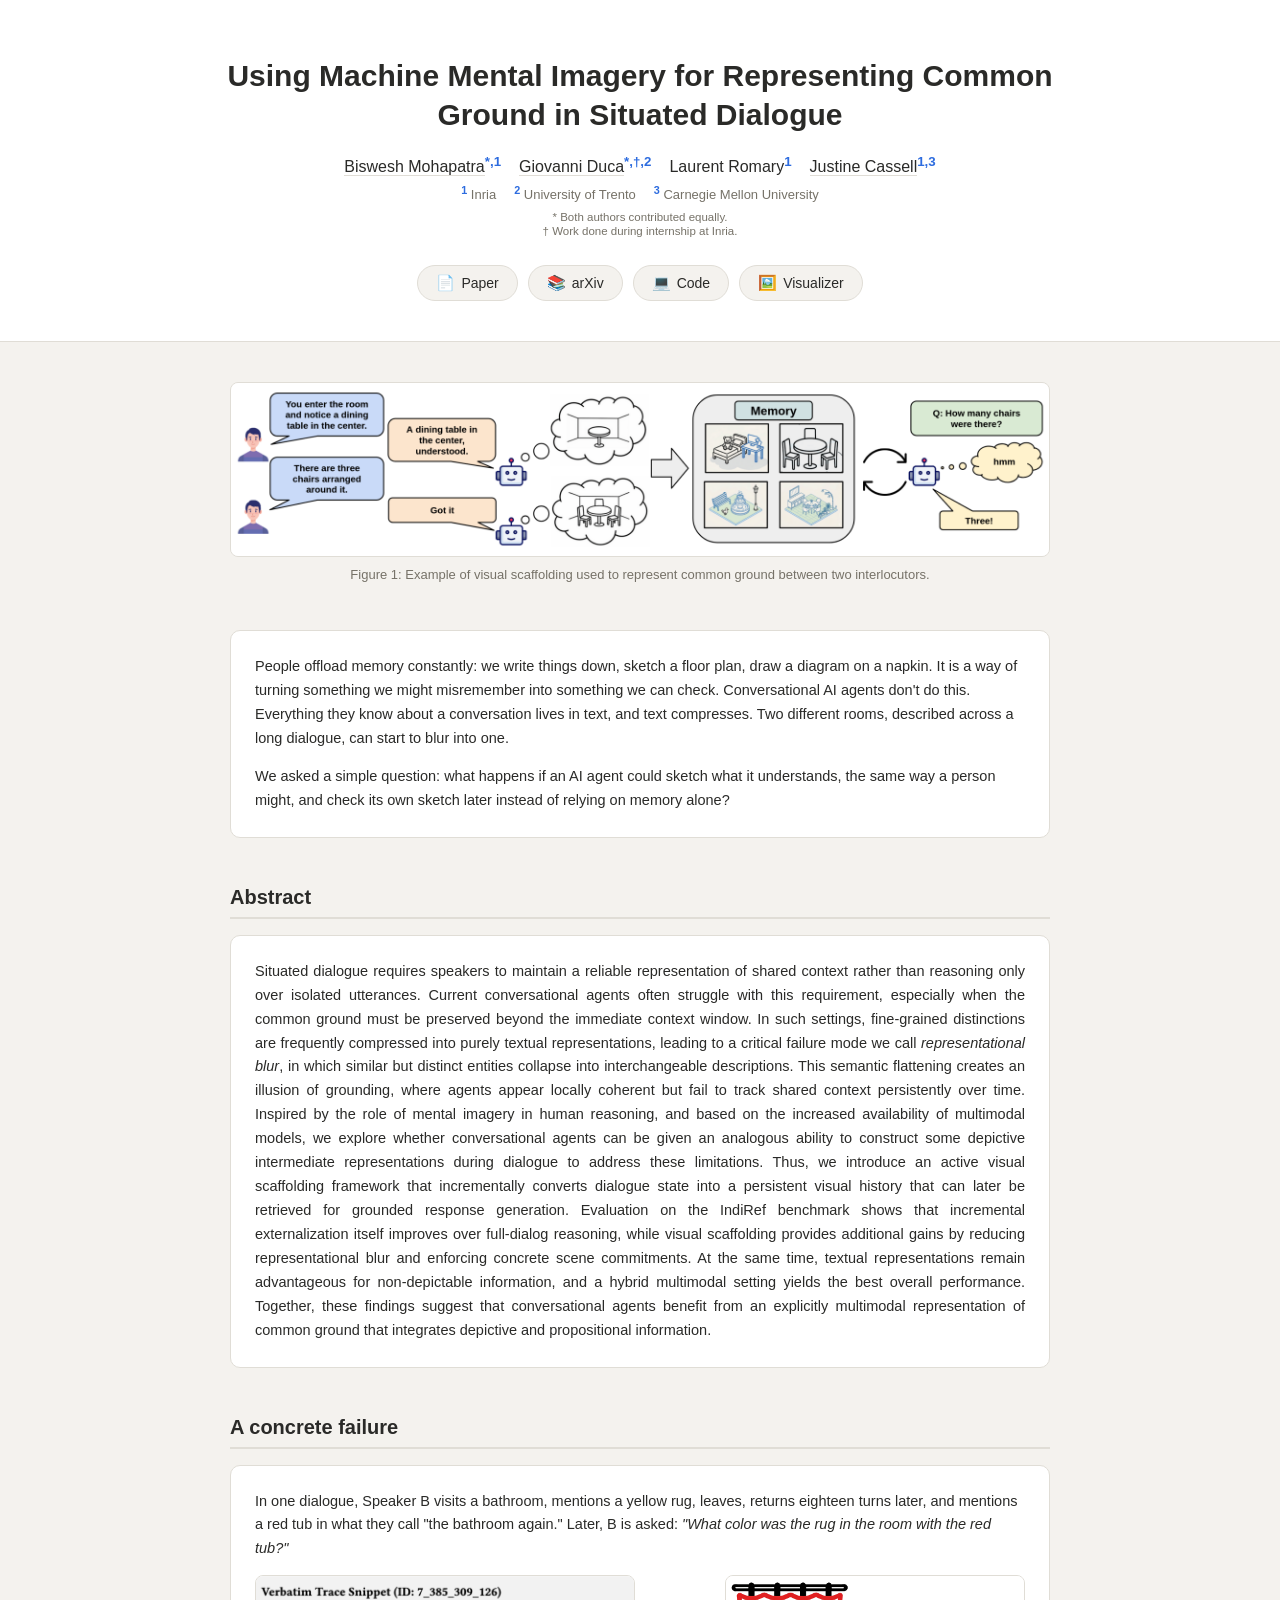
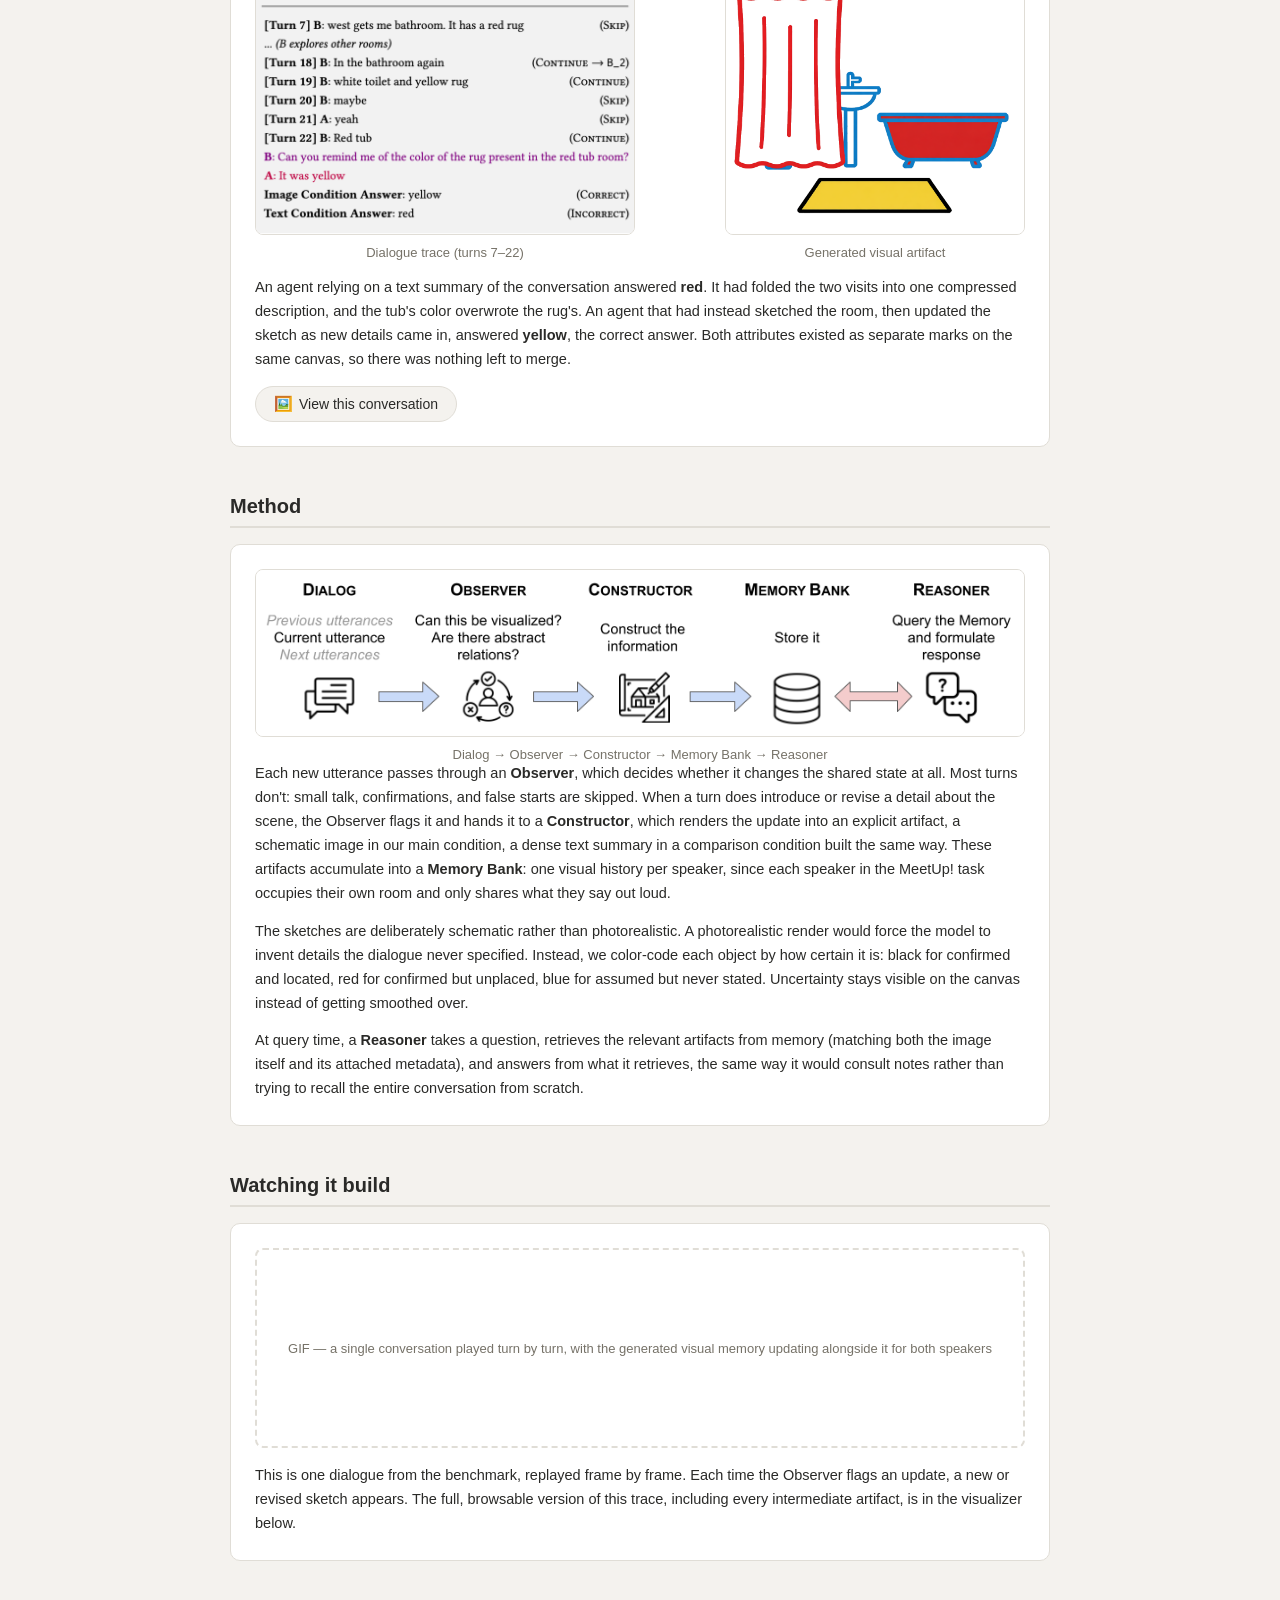
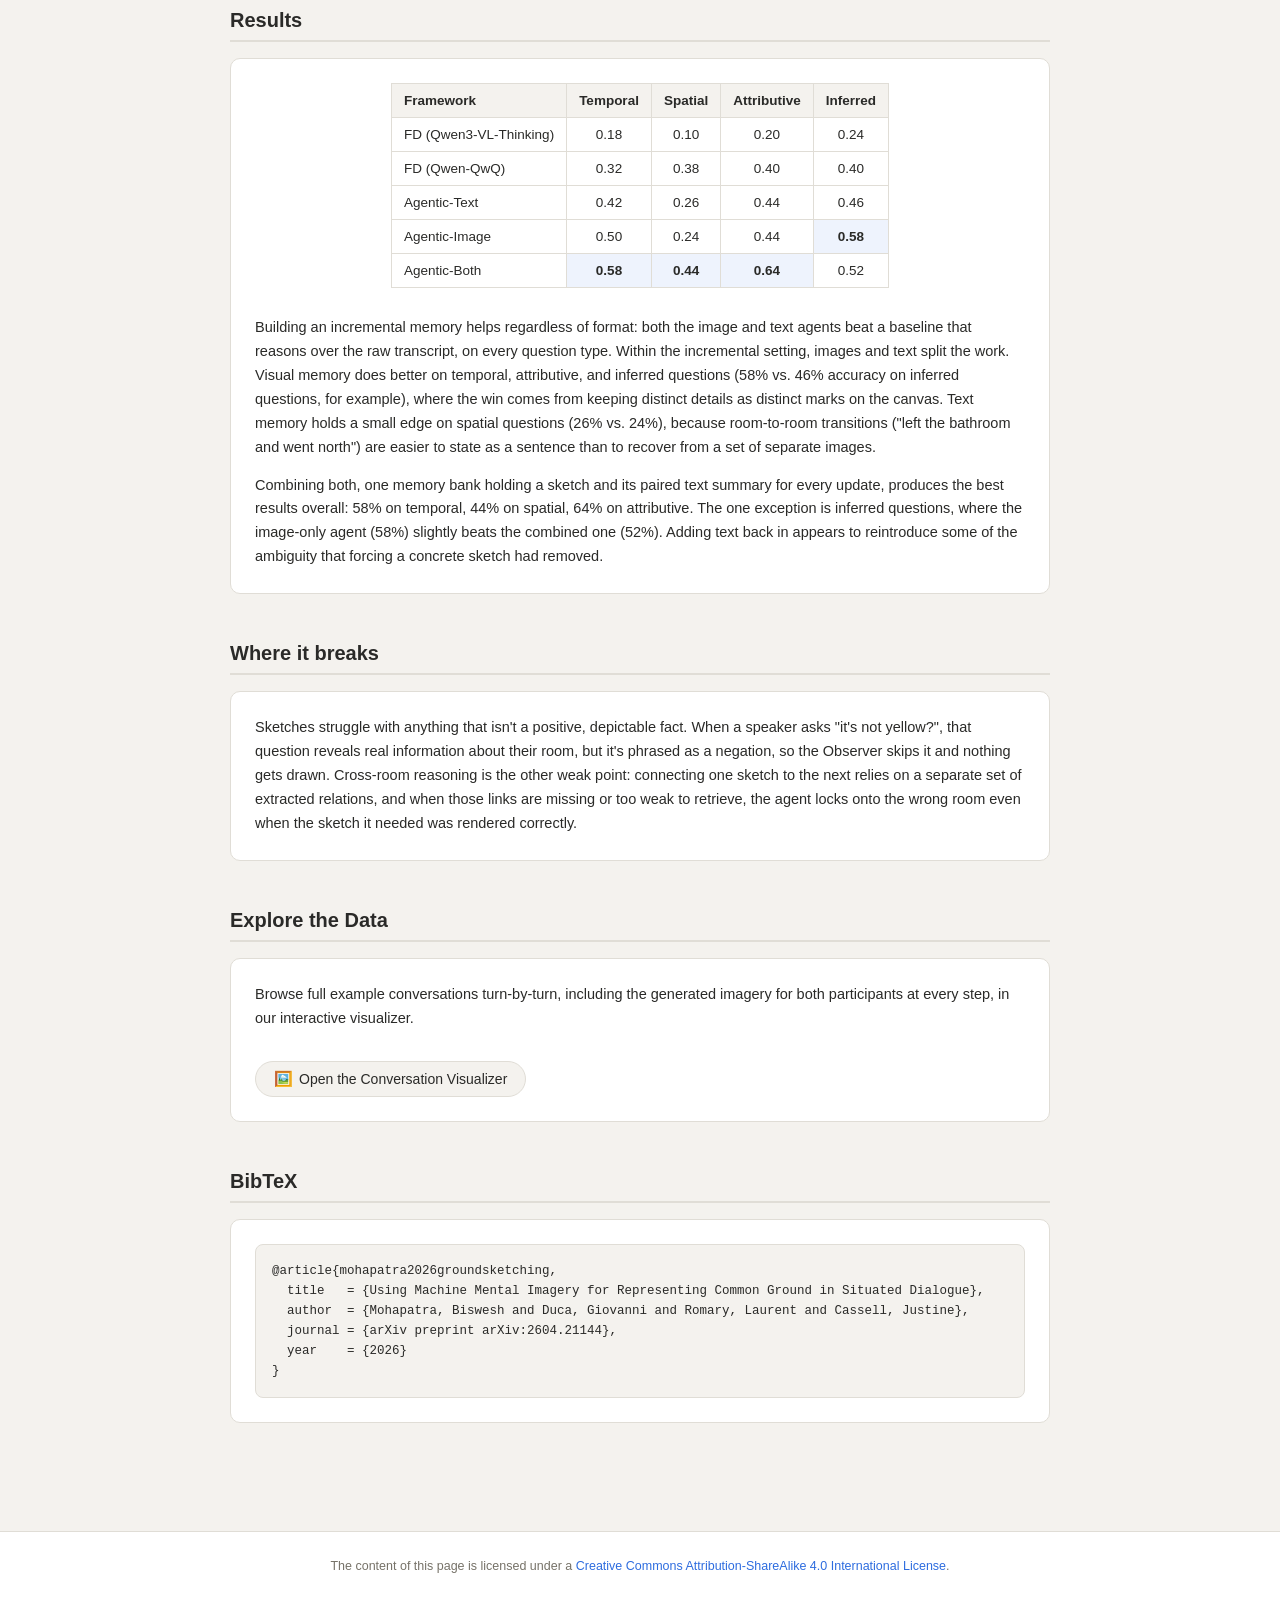
==== docs/index.html @ 5f92d969 "Redesign visualizer for mobile: slide-in panels, collapsed footer, tutorial rework The three-column " ====
<!doctype html>
<html lang="en">
<head>
<meta charset="utf-8">
<meta name="viewport" content="width=device-width, initial-scale=1">

<!-- EDIT: page title shown in the browser tab / when shared -->
<title>Ground Sketching | Using Machine Mental Imagery for Representing Common Ground in Situated Dialogue</title>
<meta name="description" content="Project page for &quot;Using Machine Mental Imagery for Representing Common Ground in Situated Dialogue&quot;.">

<link rel="icon" href="assets/favicon.svg" type="image/svg+xml">
<link rel="stylesheet" href="project.css">
</head>
<body>

<!-- ============================================================
     HERO / TITLE BLOCK
     Nerfies-style: title, author list w/ affiliation superscripts,
     affiliation legend, then a row of link buttons.
     ============================================================ -->
<header class="hero">
  <div class="hero-inner">

    <!-- EDIT: paper title -->
    <h1 class="paper-title">Using Machine Mental Imagery for Representing Common Ground in Situated Dialogue</h1>

    <!-- Author names, superscript-linked to the affiliation list below.
         "*" = equal contribution, "†" = Giovanni's Master's-thesis note
         (both per the paper's LaTeX author block). -->
    <div class="authors">
      <span class="author"><a href="https://sites.google.com/view/biswesh-mohapatra/" target="_blank" rel="noopener">Biswesh Mohapatra</a><sup>*,1</sup></span>
      <span class="author"><a href="https://r3lativo.github.io" target="_blank" rel="noopener">Giovanni Duca</a><sup>*,&dagger;,2</sup></span>
      <!-- EDIT: no known personal site for Laurent -- plain text for now -->
      <span class="author">Laurent Romary<sup>1</sup></span>
      <span class="author"><a href="https://www.justinecassell.com/" target="_blank" rel="noopener">Justine Cassell</a><sup>1,3</sup></span>
    </div>

    <!-- Affiliations, matching the superscripts above -->
    <div class="affiliations">
      <span><sup>1</sup> Inria</span>
      <span><sup>2</sup> University of Trento</span>
      <span><sup>3</sup> Carnegie Mellon University</span>
    </div>

    <div class="author-notes">
      <span>* Both authors contributed equally.</span>
      <span>&dagger; Work done during internship at Inria.</span>
    </div>

    <!-- EDIT: link targets. Paper/arXiv point at the same preprint for
         now (see README) — swap the "Paper" link for a venue PDF once
         published. Visualizer link stays relative so it works both
         locally and on GitHub Pages. -->
    <div class="link-buttons">
      <a class="link-btn" href="https://arxiv.org/pdf/2604.21144" target="_blank" rel="noopener">
        <span class="link-icon">📄</span> Paper
      </a>
      <a class="link-btn" href="https://arxiv.org/abs/2604.21144" target="_blank" rel="noopener">
        <span class="link-icon">📚</span> arXiv
      </a>
      <a class="link-btn" href="https://github.com/r3lativo/ground_sketching" target="_blank" rel="noopener">
        <span class="link-icon">💻</span> Code
      </a>
      <a class="link-btn" href="visualizer.html">
        <span class="link-icon">🖼️</span> Visualizer
      </a>
    </div>

  </div>
</header>

<main class="content">

  <!-- ============================================================
       TEASER FIGURE
       Uses the real example figure from /asset/example.png (copied
       into docs/assets/teaser.png so the static site is self-contained).
       Swap for a proper teaser/pipeline figure whenever ready.
       ============================================================ -->
  <section class="section teaser-section">
    <figure class="figure">
      <div class="zoomable">
        <img src="assets/teaser.png" alt="Example of using visual scaffolding for common ground representation">
        <span class="zoom-lens">🔍</span>
      </div>
      <!-- EDIT: caption -->
      <figcaption>Figure 1: Example of visual scaffolding used to represent common ground between two interlocutors.</figcaption>
    </figure>
  </section>
<!-- ============================================================
       HOOK
       Sits above the abstract. Grounds the "why" in something the
       reader already does (writing things down to remember them)
       before making the research claim.
       ============================================================ -->
  <section class="section">
    <div class="card hook">
      <p>
        People offload memory constantly: we write things down, sketch a floor plan, draw a diagram
        on a napkin. It is a way of turning something we might misremember into something we can check.
        Conversational AI agents don't do this. Everything they know about a conversation lives in text,
        and text compresses. Two different rooms, described across a long dialogue, can start to blur
        into one.
      </p>
      <p>
        We asked a simple question: what happens if an AI agent could sketch what it understands, the
        same way a person might, and check its own sketch later instead of relying on memory alone?
      </p>
    </div>
  </section>

  <!-- ============================================================
       ABSTRACT
       ============================================================ -->
  <section class="section">
    <h2 class="section-title">Abstract</h2>
    <div class="card abstract">
      <p>
        Situated dialogue requires speakers to maintain a reliable representation of shared context rather than reasoning only over isolated utterances. Current conversational agents often struggle with this requirement, especially when the common ground must be preserved beyond the immediate context window. In such settings, fine-grained distinctions are frequently compressed into purely textual representations, leading to a critical failure mode we call <i>representational blur</i>, in which similar but distinct entities collapse into interchangeable descriptions. This semantic flattening creates an illusion of grounding, where agents appear locally coherent but fail to track shared context persistently over time. Inspired by the role of mental imagery in human reasoning, and based on the increased availability of multimodal models, we explore whether conversational agents can be given an analogous ability to construct some depictive intermediate representations during dialogue to address these limitations. Thus, we introduce an active visual scaffolding framework that incrementally converts dialogue state into a persistent visual history that can later be retrieved for grounded response generation. Evaluation on the IndiRef benchmark shows that incremental externalization itself improves over full-dialog reasoning, while visual scaffolding provides additional gains by reducing representational blur and enforcing concrete scene commitments. At the same time, textual representations remain advantageous for non-depictable information, and a hybrid multimodal setting yields the best overall performance. Together, these findings suggest that conversational agents benefit from an explicitly multimodal representation of common ground that integrates depictive and propositional information.
      </p>
    </div>
  </section>

  <!-- ============================================================
       FAILURE MODE EXAMPLE
       One real trace from the dataset, shown before the method.
       This is the "why should I care" beat, backed by an actual
       result rather than a hypothetical.
       ============================================================ -->
  <section class="section">
    <h2 class="section-title">A concrete failure</h2>
    <div class="card">
      <p>
        In one dialogue, Speaker B visits a bathroom, mentions a yellow rug, leaves, returns eighteen
        turns later, and mentions a red tub in what they call "the bathroom again." Later, B is asked:
        <i>"What color was the rug in the room with the red tub?"</i>
      </p>
      <!-- EDIT: each image's own width below (independent of the other --
           changing one does not affect the other). The spacer between
           them absorbs whatever room is left, shrinking to 0 if the two
           widths already fill the row. -->
      <div class="figure-pair">
        <figure class="figure" style="width: 380px;">
          <div class="zoomable">
            <img src="assets/yellow_rug_snippet.png" alt="Dialogue trace snippet showing the yellow rug and red tub mentions">
            <span class="zoom-lens">🔍</span>
          </div>
          <figcaption>Dialogue trace (turns 7&ndash;22)</figcaption>
        </figure>
        <div class="figure-spacer"></div>
        <figure class="figure" style="width: 300px;">
          <div class="zoomable">
            <img src="assets/yellow_rug_red_tub.png" alt="Generated visual scaffolding showing the yellow rug and red tub as separate elements in one scene">
            <span class="zoom-lens">🔍</span>
          </div>
          <figcaption>Generated visual artifact</figcaption>
        </figure>
      </div>
      <p>
        An agent relying on a text summary of the conversation answered <b>red</b>. It had folded the
        two visits into one compressed description, and the tub's color overwrote the rug's. An agent
        that had instead sketched the room, then updated the sketch as new details came in, answered
        <b>yellow</b>, the correct answer. Both attributes existed as separate marks on the same canvas,
        so there was nothing left to merge.
      </p>
      <!-- EDIT: links straight to the real conversation behind the example above -->
      <a class="link-btn" href="visualizer.html?conv=7_385_309_126">
        <span class="link-icon">🖼️</span> View this conversation
      </a>
    </div>
  </section>

  <!-- ============================================================
       METHOD / APPROACH
       ============================================================ -->
  <section class="section">
    <h2 class="section-title">Method</h2>
    <div class="card">
      <figure class="figure">
        <div class="zoomable">
          <img src="assets/OCR_scheme.png" alt="Pipeline diagram: Dialog flows through an Observer, a Constructor, into a Memory Bank, retrieved by a Reasoner">
          <span class="zoom-lens">🔍</span>
        </div>
        <figcaption>Dialog &rarr; Observer &rarr; Constructor &rarr; Memory Bank &rarr; Reasoner</figcaption>
      </figure>
      <p>
        Each new utterance passes through an <b>Observer</b>, which decides whether it changes the
        shared state at all. Most turns don't: small talk, confirmations, and false starts are skipped.
        When a turn does introduce or revise a detail about the scene, the Observer flags it and hands
        it to a <b>Constructor</b>, which renders the update into an explicit artifact, a schematic
        image in our main condition, a dense text summary in a comparison condition built the same way.
        These artifacts accumulate into a <b>Memory Bank</b>: one visual history per speaker, since each
        speaker in the MeetUp! task occupies their own room and only shares what they say out loud.
      </p>
      <p>
        The sketches are deliberately schematic rather than photorealistic. A photorealistic render would
        force the model to invent details the dialogue never specified. Instead, we color-code each
        object by how certain it is: black for confirmed and located, red for confirmed but unplaced,
        blue for assumed but never stated. Uncertainty stays visible on the canvas instead of getting
        smoothed over.
      </p>
      <p>
        At query time, a <b>Reasoner</b> takes a question, retrieves the relevant artifacts from memory
        (matching both the image itself and its attached metadata), and answers from what it retrieves,
        the same way it would consult notes rather than trying to recall the entire conversation from
        scratch.
      </p>
    </div>
  </section>

  <!-- ============================================================
       PIPELINE IN ACTION (GIF)
       ============================================================ -->
  <section class="section">
    <h2 class="section-title">Watching it build</h2>
    <div class="card">
      <div class="figure-placeholder">
        GIF — a single conversation played turn by turn, with the generated visual memory updating
        alongside it for both speakers
      </div>
      <p>
        This is one dialogue from the benchmark, replayed frame by frame. Each time the Observer flags
        an update, a new or revised sketch appears. The full, browsable version of this trace, including
        every intermediate artifact, is in the visualizer below.
      </p>
    </div>
  </section>

  <!-- ============================================================
       RESULTS
       ============================================================ -->
  <section class="section">
    <h2 class="section-title">Results</h2>
    <div class="card">
      <!-- EDIT: "best-cell" marks the top score in each column individually
           (not a whole "best row") -- Agentic-Image currently wins the
           Inferred column even though Agentic-Both wins the other three. -->
      <div class="table-scroll">
        <table class="results-table">
          <thead>
            <tr>
              <th>Framework</th>
              <th>Temporal</th>
              <th>Spatial</th>
              <th>Attributive</th>
              <th>Inferred</th>
            </tr>
          </thead>
          <tbody>
            <tr>
              <td>FD (Qwen3-VL-Thinking)</td>
              <td>0.18</td>
              <td>0.10</td>
              <td>0.20</td>
              <td>0.24</td>
            </tr>
            <tr>
              <td>FD (Qwen-QwQ)</td>
              <td>0.32</td>
              <td>0.38</td>
              <td>0.40</td>
              <td>0.40</td>
            </tr>
            <tr>
              <td>Agentic-Text</td>
              <td>0.42</td>
              <td>0.26</td>
              <td>0.44</td>
              <td>0.46</td>
            </tr>
            <tr>
              <td>Agentic-Image</td>
              <td>0.50</td>
              <td>0.24</td>
              <td>0.44</td>
              <td class="best-cell">0.58</td>
            </tr>
            <tr>
              <td>Agentic-Both</td>
              <td class="best-cell">0.58</td>
              <td class="best-cell">0.44</td>
              <td class="best-cell">0.64</td>
              <td>0.52</td>
            </tr>
          </tbody>
        </table>
      </div>
      <p>
        Building an incremental memory helps regardless of format: both the image and text agents beat
        a baseline that reasons over the raw transcript, on every question type. Within the incremental
        setting, images and text split the work. Visual memory does better on temporal, attributive, and
        inferred questions (58% vs. 46% accuracy on inferred questions, for example), where the win comes
        from keeping distinct details as distinct marks on the canvas. Text memory holds a small edge on
        spatial questions (26% vs. 24%), because room-to-room transitions ("left the bathroom and went
        north") are easier to state as a sentence than to recover from a set of separate images.
      </p>
      <p>
        Combining both, one memory bank holding a sketch and its paired text summary for every update,
        produces the best results overall: 58% on temporal, 44% on spatial, 64% on attributive. The one
        exception is inferred questions, where the image-only agent (58%) slightly beats the combined
        one (52%). Adding text back in appears to reintroduce some of the ambiguity that forcing a
        concrete sketch had removed.
      </p>
    </div>
  </section>

  <!-- ============================================================
       LIMITATIONS
       ============================================================ -->
  <section class="section">
    <h2 class="section-title">Where it breaks</h2>
    <div class="card">
      <p>
        Sketches struggle with anything that isn't a positive, depictable fact. When a speaker asks
        "it's not yellow?", that question reveals real information about their room, but it's phrased as
        a negation, so the Observer skips it and nothing gets drawn. Cross-room reasoning is the other
        weak point: connecting one sketch to the next relies on a separate set of extracted relations,
        and when those links are missing or too weak to retrieve, the agent locks onto the wrong room
        even when the sketch it needed was rendered correctly.
      </p>
    </div>
  </section>

  <!-- ============================================================
       INTERACTIVE VISUALIZER CALLOUT
       ============================================================ -->
  <section class="section">
    <h2 class="section-title">Explore the Data</h2>
    <div class="card callout">
      <p>
        Browse full example conversations turn-by-turn, including the generated imagery for
        both participants at every step, in our interactive visualizer.
      </p>
      <a class="link-btn" href="visualizer.html">
        <span class="link-icon">🖼️</span> Open the Conversation Visualizer
      </a>
    </div>
  </section>
  <!-- ============================================================
       BIBTEX
       EDIT: fill in the real bibkey / venue / year once known.
       ============================================================ -->
  <section class="section">
    <h2 class="section-title">BibTeX</h2>
    <div class="card">
      <!-- EDIT: clicking anywhere in this block selects all of it, ready
           to copy (see the script at the bottom of the page). -->
      <pre class="bibtex" id="bibtex" title="Click to select all"><code>@article{mohapatra2026groundsketching,
  title   = {Using Machine Mental Imagery for Representing Common Ground in Situated Dialogue},
  author  = {Mohapatra, Biswesh and Duca, Giovanni and Romary, Laurent and Cassell, Justine},
  journal = {arXiv preprint arXiv:2604.21144},
  year    = {2026}
}</code></pre>
    </div>
  </section>

</main>

<!-- ============================================================
     FOOTER / LICENSE
     Nerfies-style acknowledgement + license footer. EDIT the license
     to match whatever you settle on for the paper text / figures vs.
     the site's source code (these are often licensed separately).
     ============================================================ -->
<footer class="site-footer">
  <div class="footer-inner">
    <!-- EDIT: pick a license for the page text/figures, e.g. CC BY-SA 4.0 -->
    <p class="license">
      The content of this page is licensed under a
      <a href="https://creativecommons.org/licenses/by-sa/4.0/" target="_blank" rel="noopener">Creative Commons Attribution-ShareAlike 4.0 International License</a>.
    </p>
  </div>
</footer>

<!-- ============================================================
     IMAGE LIGHTBOX
     Click any figure (or its lens icon) to zoom it full-screen over
     a dimmed backdrop. Click the backdrop, the close button, or press
     Escape to dismiss.
     ============================================================ -->
<div class="lightbox" id="lightbox">
  <button class="lightbox-close" id="lightboxClose" aria-label="Close">&times;</button>
  <img id="lightboxImg" src="" alt="">
</div>

<script>
(function () {
  var lightbox = document.getElementById("lightbox");
  var lightboxImg = document.getElementById("lightboxImg");

  function openLightbox(img) {
    lightboxImg.src = img.src;
    lightboxImg.alt = img.alt;
    lightbox.classList.add("open");

    // Wide, short images (teaser, pipeline diagram) fit-to-width on a
    // narrow phone would render only a sliver tall. If that's the case
    // here, let the image grow to at least a third of the screen's
    // height instead, scrolling sideways rather than shrinking further.
    var ratio = img.naturalWidth / img.naturalHeight;
    var widthConstrainedHeight = (window.innerWidth * 0.9) / ratio;
    var minHeightTarget = window.innerHeight * 0.33;
    var isNarrowScreen = window.innerWidth <= 600;
    lightboxImg.classList.toggle(
      "lightbox-img-wide",
      isNarrowScreen && widthConstrainedHeight < minHeightTarget
    );
  }
  function closeLightbox() {
    lightbox.classList.remove("open");
  }

  document.querySelectorAll(".zoomable img").forEach(function (img) {
    img.addEventListener("click", function () { openLightbox(img); });
  });
  document.querySelectorAll(".zoom-lens").forEach(function (lens) {
    lens.addEventListener("click", function (e) {
      e.stopPropagation();
      openLightbox(lens.previousElementSibling);
    });
  });

  document.getElementById("lightboxClose").addEventListener("click", closeLightbox);
  lightbox.addEventListener("click", function (e) {
    if (e.target === lightbox) closeLightbox();
  });
  document.addEventListener("keydown", function (e) {
    if (e.key === "Escape") closeLightbox();
  });

  var bibtex = document.getElementById("bibtex");
  bibtex.addEventListener("click", function () {
    var range = document.createRange();
    range.selectNodeContents(bibtex);
    var selection = window.getSelection();
    selection.removeAllRanges();
    selection.addRange(range);
  });
})();
</script>

</body>
</html>
---- docs/project.css ----
:root {
  --bg: #f4f2ee;
  --panel-bg: #ffffff;
  --border: #e0ddd6;
  --ink: #2a2a28;
  --muted: #767268;
  --accent-a: #2d6cdf;
  --accent-b: #cf5b3f;
}

* { box-sizing: border-box; }

body {
  margin: 0;
  font-family: -apple-system, BlinkMacSystemFont, "Segoe UI", Helvetica, Arial, sans-serif;
  color: var(--ink);
  background: var(--bg);
}

/* ---------- hero / title block ---------- */

.hero {
  background: var(--panel-bg);
  border-bottom: 1px solid var(--border);
  padding: 56px 20px 40px;
}

.hero-inner {
  max-width: 860px;
  margin: 0 auto;
  text-align: center;
}

.paper-title {
  font-size: 30px;
  line-height: 1.3;
  font-weight: 650;
  margin: 0 0 20px;
}

.authors {
  display: flex;
  flex-wrap: wrap;
  justify-content: center;
  gap: 6px 18px;
  font-size: 16px;
  margin-bottom: 8px;
}

.authors a { color: var(--ink); text-decoration: none; border-bottom: 1px solid var(--border); }
.authors a:hover { color: var(--accent-a); border-bottom-color: var(--accent-a); }

.authors sup { color: var(--accent-a); font-weight: 600; }

.affiliations {
  display: flex;
  flex-wrap: wrap;
  justify-content: center;
  gap: 4px 18px;
  font-size: 13px;
  color: var(--muted);
  margin-bottom: 8px;
}

.affiliations sup { color: var(--accent-a); font-weight: 600; }

.author-notes {
  display: flex;
  flex-direction: column;
  align-items: center;
  gap: 2px;
  font-size: 11.5px;
  color: var(--muted);
  margin-bottom: 28px;
}

.link-buttons {
  display: flex;
  flex-wrap: wrap;
  justify-content: center;
  gap: 10px;
}

.link-btn {
  display: inline-flex;
  align-items: center;
  gap: 6px;
  padding: 9px 18px;
  border-radius: 999px;
  border: 1px solid var(--border);
  background: var(--bg);
  color: var(--ink);
  text-decoration: none;
  font-size: 14px;
  font-weight: 500;
  transition: background 0.15s ease, border-color 0.15s ease;
}

.link-btn:hover {
  background: var(--accent-a);
  border-color: var(--accent-a);
  color: #fff;
}

.link-icon { font-size: 15px; line-height: 1; }

/* ---------- main content ---------- */

.content {
  max-width: 860px;
  margin: 0 auto;
  padding: 40px 20px 60px;
}

.section { margin-bottom: 48px; }

.section-title {
  font-size: 20px;
  font-weight: 650;
  margin: 0 0 16px;
  padding-bottom: 8px;
  border-bottom: 2px solid var(--border);
}

.card {
  background: var(--panel-bg);
  border: 1px solid var(--border);
  border-radius: 10px;
  padding: 24px;
}

.card p {
  font-size: 14.5px;
  line-height: 1.65;
  color: var(--ink);
  margin: 0 0 14px;
}

.card p:last-child { margin-bottom: 0; }

.abstract p { text-align: justify; }

.callout {
  display: flex;
  flex-direction: column;
  align-items: flex-start;
  gap: 16px;
}

/* ---------- figures ---------- */

.figure { margin: 0; text-align: center; }

.figure img {
  max-width: 100%;
  border-radius: 8px;
  border: 1px solid var(--border);
  display: block;
  margin: 0 auto;
}

.figure figcaption {
  margin-top: 10px;
  font-size: 13px;
  color: var(--muted);
}

.figure-pair {
  display: flex;
  gap: 16px;
  margin-bottom: 16px;
}

.figure-pair .figure {
  flex: 0 1 auto;
  min-width: 0;
}

.figure-pair .figure img {
  width: 100%;
  height: 260px;
  object-fit: cover;
}

.figure-spacer {
  flex: 1 1 0;
  min-width: 0;
}

/* ---------- zoomable images / lightbox ---------- */

.zoomable {
  position: relative;
}

.zoomable img { cursor: zoom-in; }

.zoom-lens {
  position: absolute;
  right: 10px;
  bottom: 10px;
  width: 32px;
  height: 32px;
  border-radius: 50%;
  background: rgba(20, 18, 15, 0.6);
  color: #fff;
  display: flex;
  align-items: center;
  justify-content: center;
  font-size: 15px;
  cursor: zoom-in;
  opacity: 0;
  transition: opacity 0.15s ease;
}

@media (hover: hover) {
  .zoomable:hover .zoom-lens { opacity: 1; }
}

/* No hover on touch devices -- keep the lens visible so it's discoverable. */
@media (hover: none) {
  .zoom-lens { opacity: 0.85; }
}

.lightbox {
  position: fixed;
  inset: 0;
  background: rgba(20, 18, 15, 0.92);
  display: none;
  /* Plain "center" clips content that overflows the container on the
     start side with no way to scroll to it -- "safe center" falls back
     to start-aligned once it overflows, so nothing is unreachable. */
  align-items: center;
  align-items: safe center;
  justify-content: center;
  justify-content: safe center;
  padding: 32px;
  z-index: 999;
  cursor: zoom-out;
  overflow: auto;
}

.lightbox.open { display: flex; }

.lightbox img {
  max-width: 90vw;
  max-height: 90vh;
  border-radius: 8px;
  box-shadow: 0 12px 40px rgba(0, 0, 0, 0.5);
  cursor: default;
}

/* Set via JS only for images that would otherwise render under a third of
   the screen's height on a narrow phone (wide, short figures like the
   teaser or pipeline diagram) -- lets it grow past the viewport width
   instead, scrollable sideways, rather than shrinking to a sliver. */
.lightbox img.lightbox-img-wide {
  max-width: none;
  width: auto;
  height: 33vh;
  max-height: 33vh;
}

.lightbox-close {
  position: absolute;
  top: 16px;
  right: 20px;
  background: none;
  border: none;
  color: #fff;
  font-size: 32px;
  line-height: 1;
  cursor: pointer;
  padding: 4px 10px;
}

.figure-placeholder {
  display: flex;
  align-items: center;
  justify-content: center;
  min-height: 200px;
  border: 2px dashed var(--border);
  border-radius: 8px;
  color: var(--muted);
  font-size: 13px;
  margin-bottom: 16px;
  padding: 20px;
  text-align: center;
}

/* ---------- results table ---------- */

.table-scroll {
  overflow-x: auto;
  margin-bottom: 28px;
  -webkit-overflow-scrolling: touch;
}

.results-table {
  width: auto;
  min-width: 480px;
  margin: 0 auto;
  border-collapse: collapse;
  font-size: 13.5px;
}

.results-table th,
.results-table td {
  padding: 9px 12px;
  border: 1px solid var(--border);
  text-align: center;
}

.results-table th:first-child,
.results-table td:first-child {
  text-align: left;
}

.results-table thead th {
  background: var(--bg);
  font-weight: 650;
}

.results-table .best-cell {
  font-weight: 650;
  background: rgba(45, 108, 223, 0.08);
}

/* ---------- bibtex ---------- */

.bibtex {
  margin: 0;
  padding: 16px;
  background: var(--bg);
  border: 1px solid var(--border);
  border-radius: 8px;
  font-family: ui-monospace, SFMono-Regular, Menlo, Consolas, monospace;
  font-size: 12.5px;
  line-height: 1.6;
  overflow-x: auto;
  white-space: pre;
  cursor: pointer;
}

/* ---------- footer ---------- */

.site-footer {
  border-top: 1px solid var(--border);
  background: var(--panel-bg);
  padding: 24px 20px 40px;
}

.footer-inner {
  max-width: 860px;
  margin: 0 auto;
  text-align: center;
}

.footer-inner p {
  font-size: 12.5px;
  color: var(--muted);
  line-height: 1.6;
  margin: 0 0 6px;
}

.footer-inner a { color: var(--accent-a); text-decoration: none; }
.footer-inner a:hover { text-decoration: underline; }

.license { font-size: 12px; }

@media (max-width: 600px) {
  .paper-title { font-size: 24px; }
  .hero { padding: 40px 16px 32px; }
  .figure-pair { flex-direction: column; }
  .figure-pair .figure { width: auto !important; }
  .figure-pair .figure img { height: auto; }
  .figure-spacer { display: none; }
}
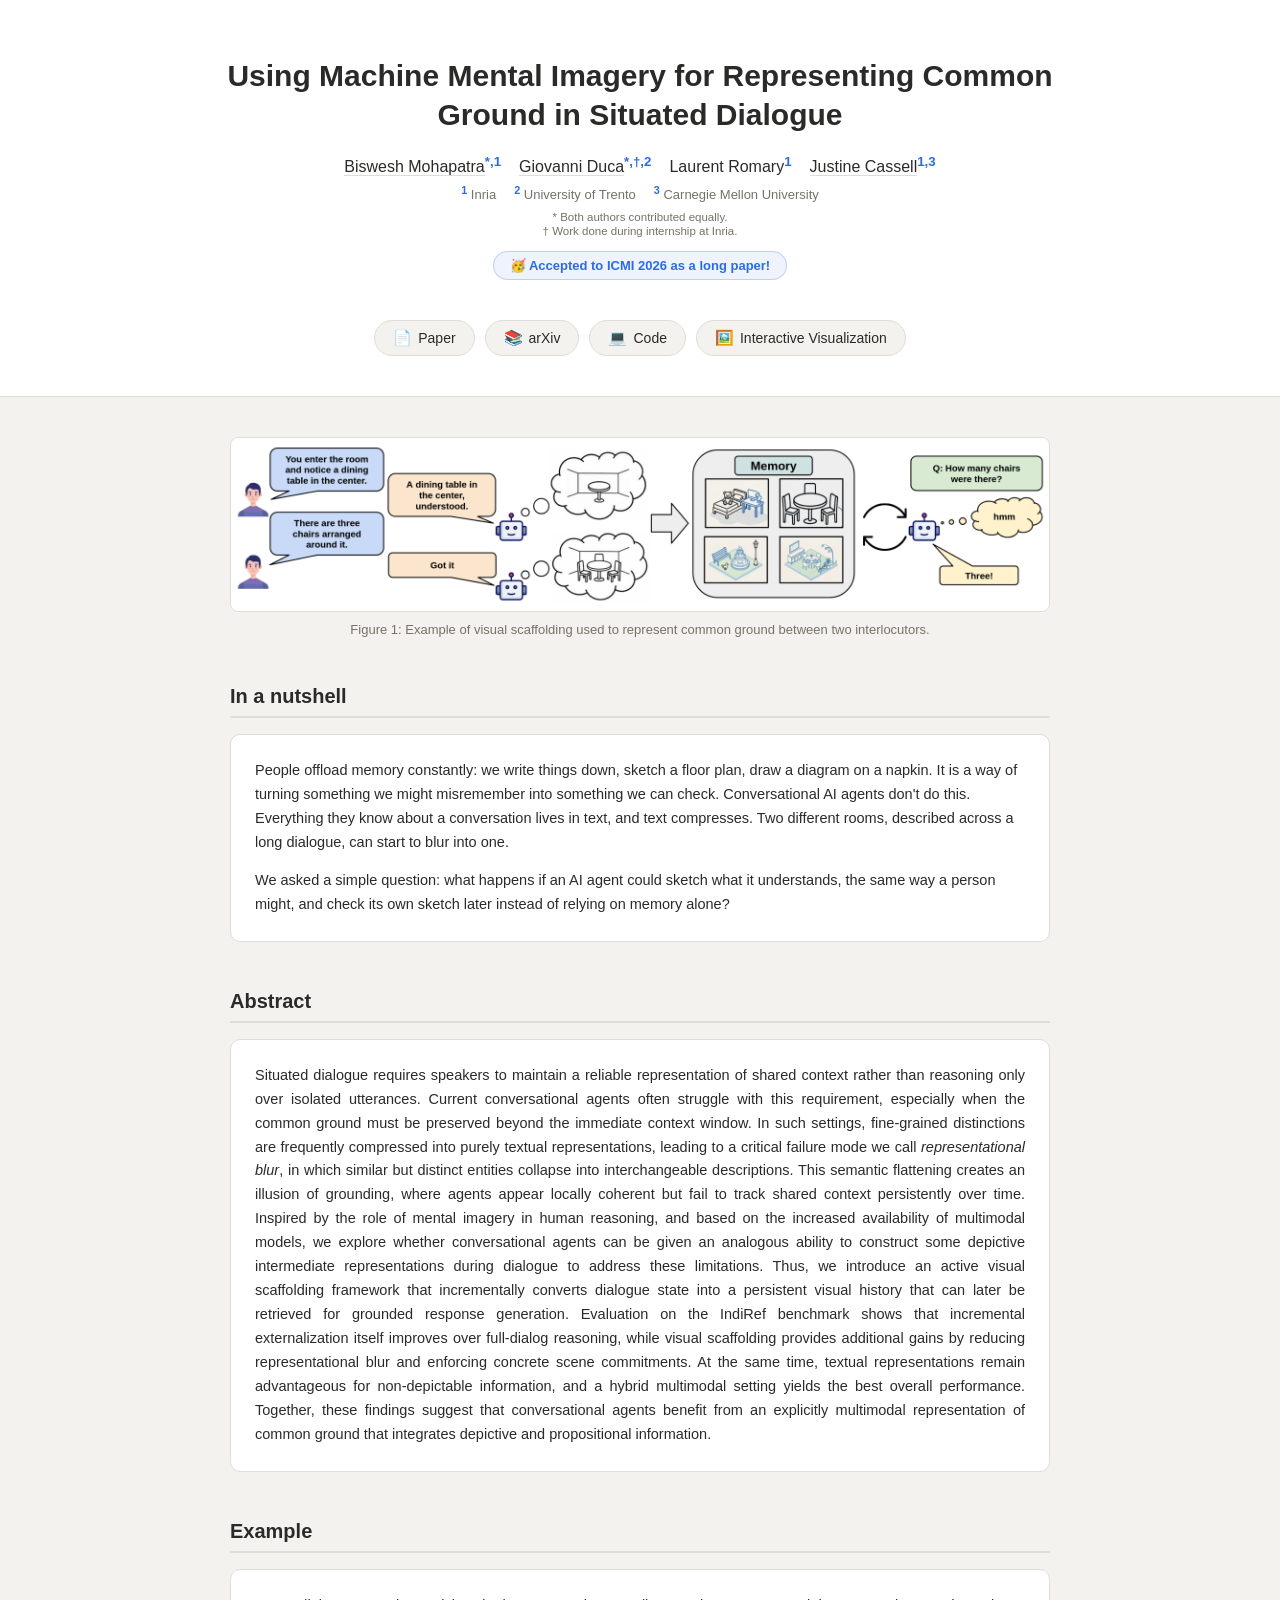
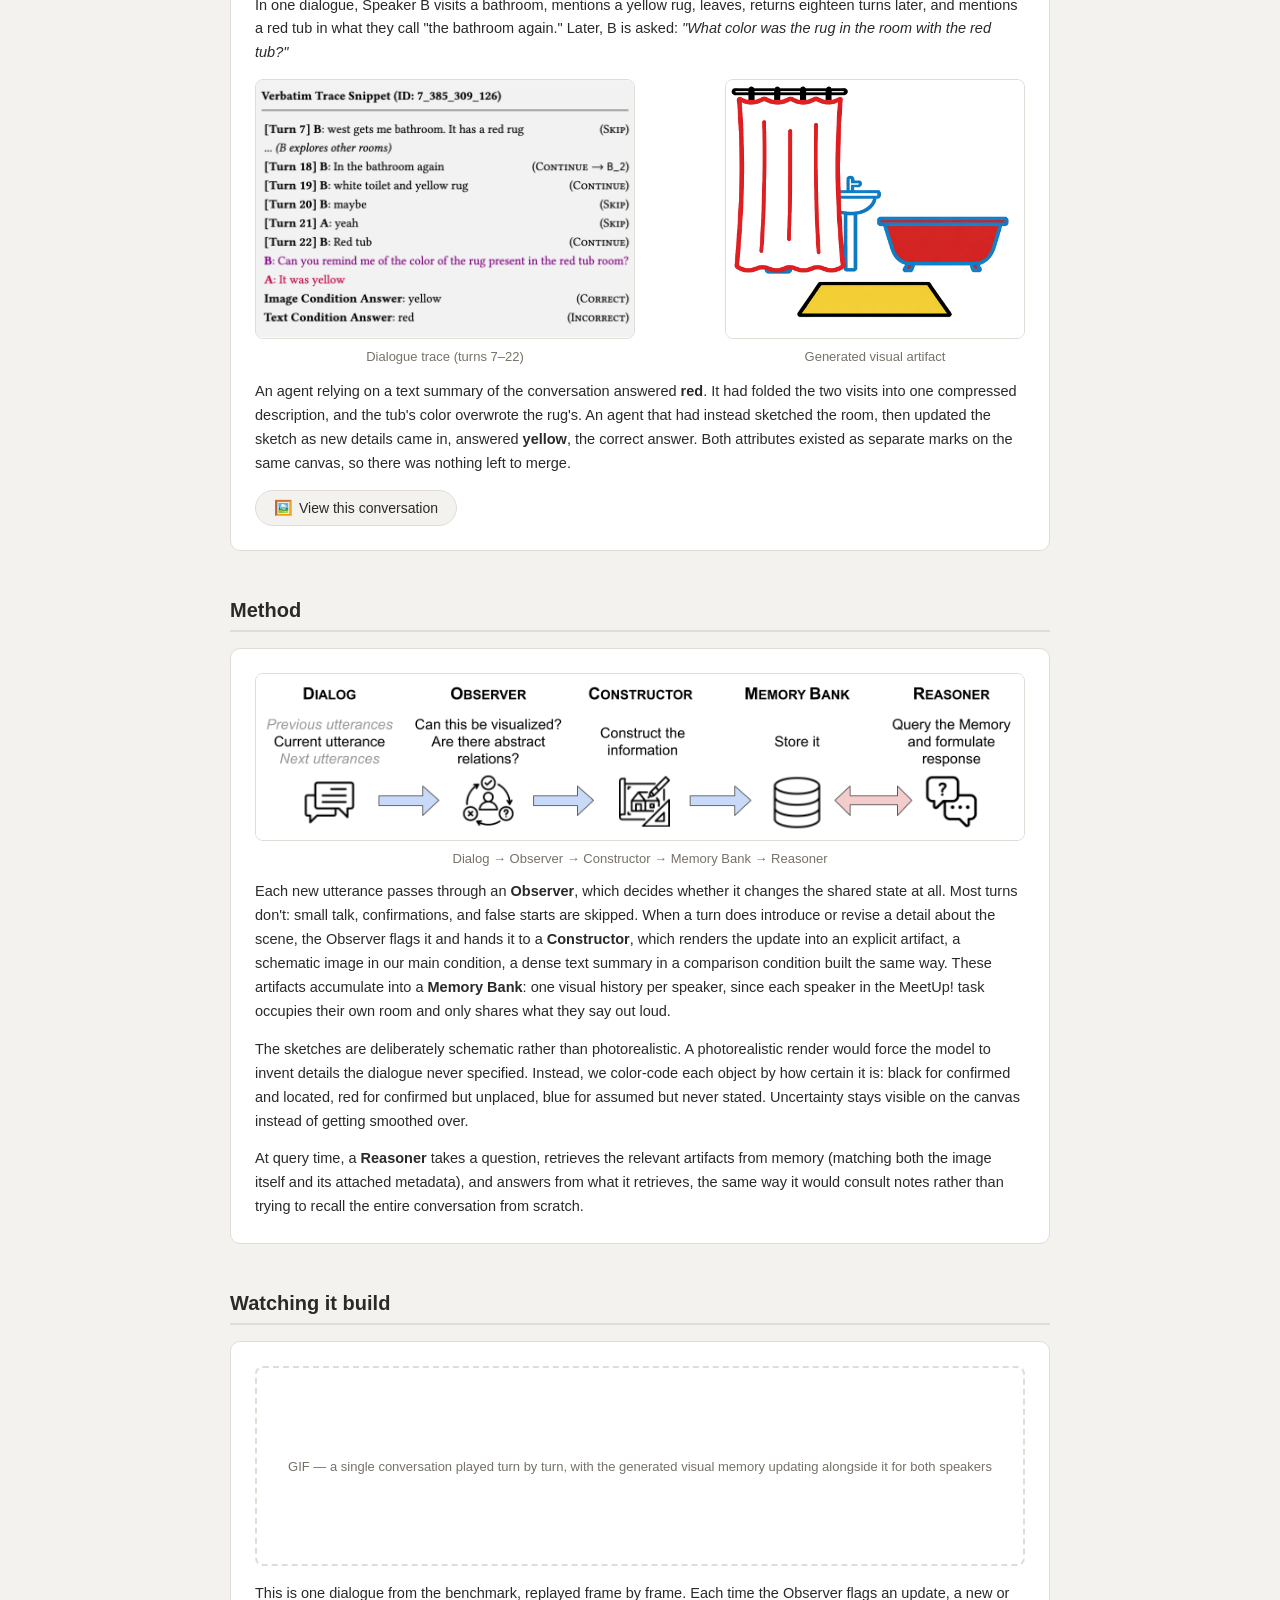
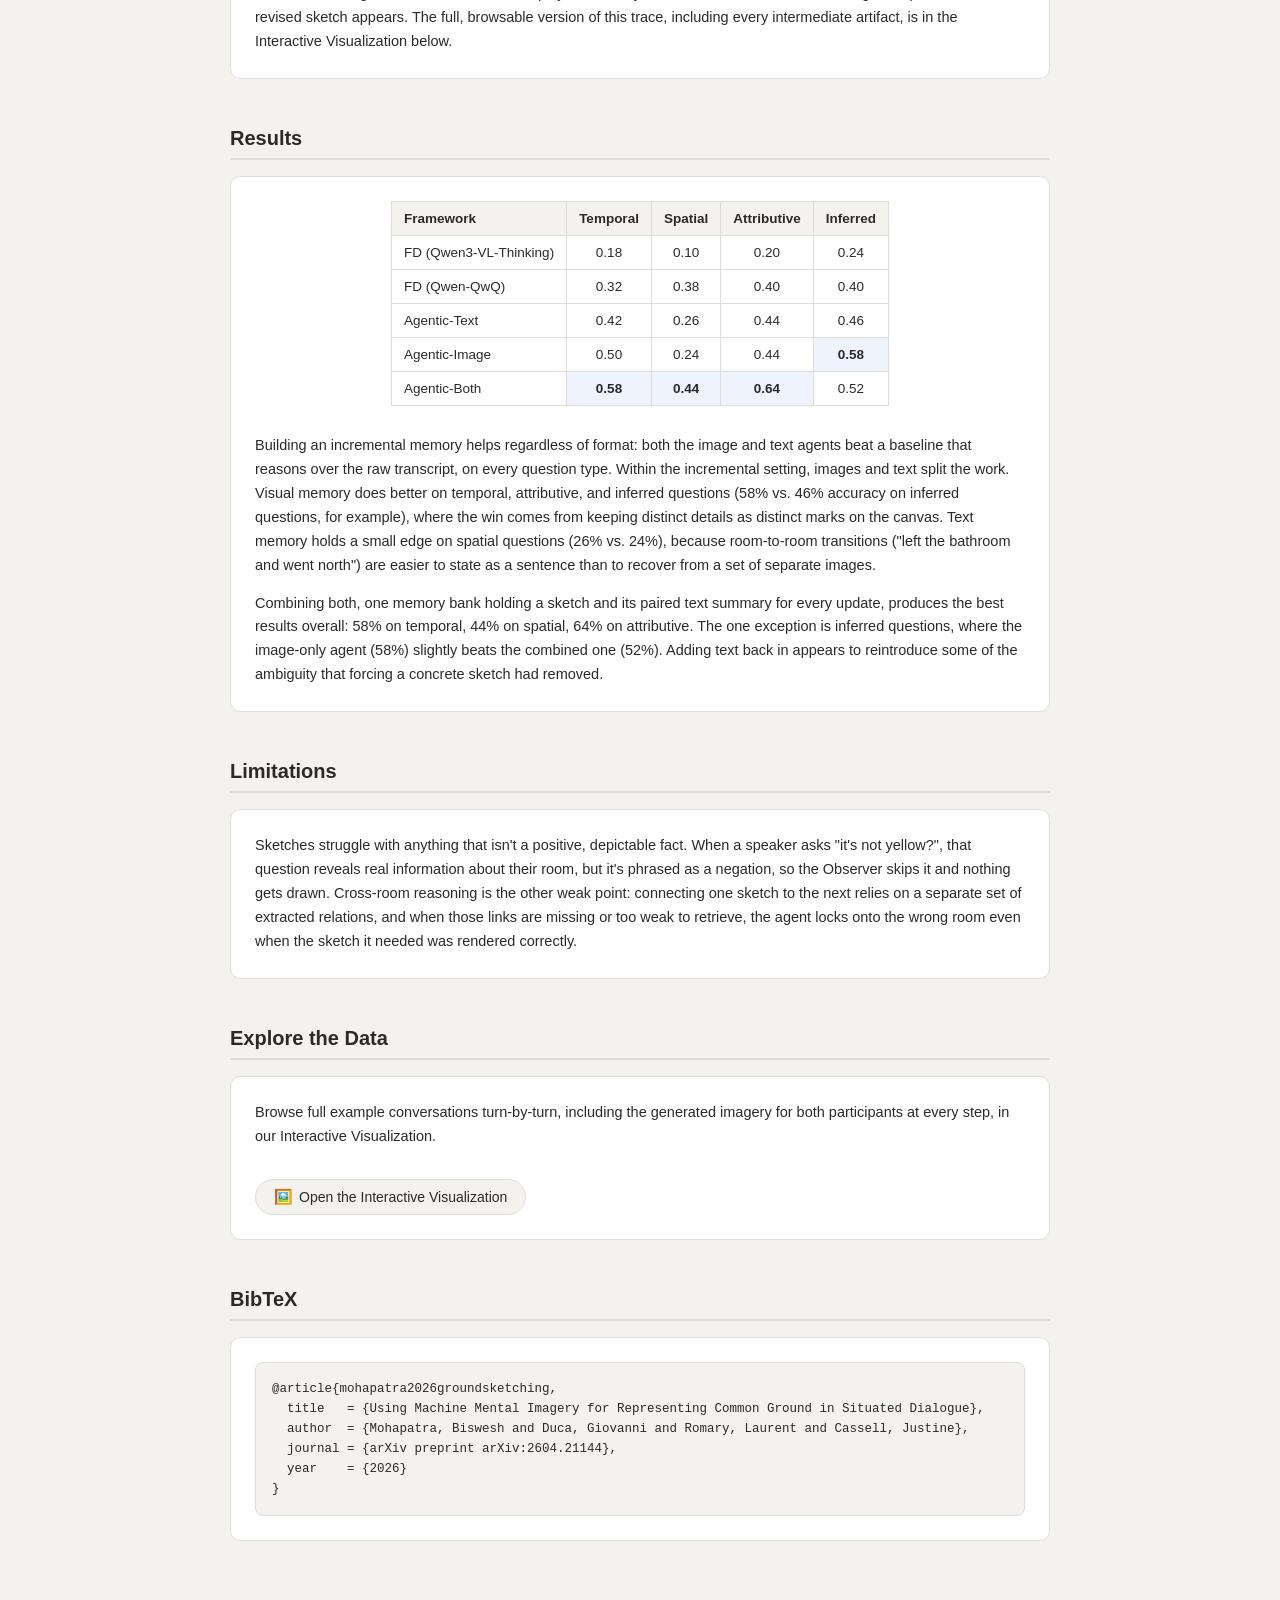
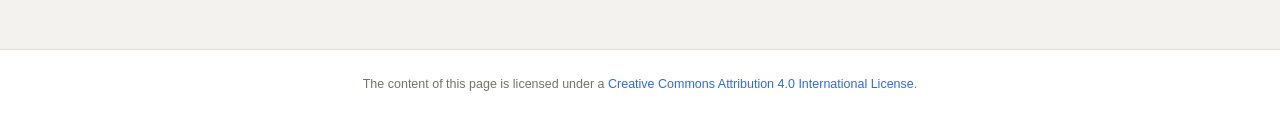
==== commit cc08ea12: "Rename visualizer page, add ICMI acceptance note, fix mobile tutorial, add licenses Renamed visualiz" ====
--- a/docs/index.html
+++ b/docs/index.html
@@ -14,8 +14,8 @@
 <body>
 
 <!-- ============================================================
-     HERO / TITLE BLOCK
-     Nerfies-style: title, author list w/ affiliation superscripts,
+     TITLE BLOCK
+     Title, author list w/ affiliation superscripts,
      affiliation legend, then a row of link buttons.
      ============================================================ -->
 <header class="hero">
@@ -25,12 +25,10 @@
     <h1 class="paper-title">Using Machine Mental Imagery for Representing Common Ground in Situated Dialogue</h1>
 
     <!-- Author names, superscript-linked to the affiliation list below.
-         "*" = equal contribution, "†" = Giovanni's Master's-thesis note
-         (both per the paper's LaTeX author block). -->
+         "*" = equal contribution, "†" = Giovanni's internship note -->
     <div class="authors">
       <span class="author"><a href="https://sites.google.com/view/biswesh-mohapatra/" target="_blank" rel="noopener">Biswesh Mohapatra</a><sup>*,1</sup></span>
       <span class="author"><a href="https://r3lativo.github.io" target="_blank" rel="noopener">Giovanni Duca</a><sup>*,&dagger;,2</sup></span>
-      <!-- EDIT: no known personal site for Laurent -- plain text for now -->
       <span class="author">Laurent Romary<sup>1</sup></span>
       <span class="author"><a href="https://www.justinecassell.com/" target="_blank" rel="noopener">Justine Cassell</a><sup>1,3</sup></span>
     </div>
@@ -47,10 +45,13 @@
       <span>&dagger; Work done during internship at Inria.</span>
     </div>
 
+    <div class="venue-note">🥳 Accepted to ICMI 2026 as a long paper!</div>
+    <p></p>
+
     <!-- EDIT: link targets. Paper/arXiv point at the same preprint for
-         now (see README) — swap the "Paper" link for a venue PDF once
-         published. Visualizer link stays relative so it works both
-         locally and on GitHub Pages. -->
+         now — swap the "Paper" link for a venue PDF once
+         published. Interactive Visualization link stays relative so it
+         works both locally and on GitHub Pages. -->
     <div class="link-buttons">
       <a class="link-btn" href="https://arxiv.org/pdf/2604.21144" target="_blank" rel="noopener">
         <span class="link-icon">📄</span> Paper
@@ -61,8 +62,8 @@
       <a class="link-btn" href="https://github.com/r3lativo/ground_sketching" target="_blank" rel="noopener">
         <span class="link-icon">💻</span> Code
       </a>
-      <a class="link-btn" href="visualizer.html">
-        <span class="link-icon">🖼️</span> Visualizer
+      <a class="link-btn" href="interactive_visualization.html">
+        <span class="link-icon">🖼️</span> Interactive Visualization
       </a>
     </div>
 
@@ -73,9 +74,6 @@
 
   <!-- ============================================================
        TEASER FIGURE
-       Uses the real example figure from /asset/example.png (copied
-       into docs/assets/teaser.png so the static site is self-contained).
-       Swap for a proper teaser/pipeline figure whenever ready.
        ============================================================ -->
   <section class="section teaser-section">
     <figure class="figure">
@@ -89,11 +87,10 @@
   </section>
 <!-- ============================================================
        HOOK
-       Sits above the abstract. Grounds the "why" in something the
-       reader already does (writing things down to remember them)
-       before making the research claim.
-       ============================================================ -->
-  <section class="section">
+       Sits above the abstract.
+       ============================================================ -->
+  <section class="section">
+    <h2 class="section-title">In a nutshell</h2>
     <div class="card hook">
       <p>
         People offload memory constantly: we write things down, sketch a floor plan, draw a diagram
@@ -128,7 +125,7 @@
        result rather than a hypothetical.
        ============================================================ -->
   <section class="section">
-    <h2 class="section-title">A concrete failure</h2>
+    <h2 class="section-title">Example</h2>
     <div class="card">
       <p>
         In one dialogue, Speaker B visits a bathroom, mentions a yellow rug, leaves, returns eighteen
@@ -164,14 +161,14 @@
         so there was nothing left to merge.
       </p>
       <!-- EDIT: links straight to the real conversation behind the example above -->
-      <a class="link-btn" href="visualizer.html?conv=7_385_309_126">
+      <a class="link-btn" href="interactive_visualization.html?conv=7_385_309_126">
         <span class="link-icon">🖼️</span> View this conversation
       </a>
     </div>
   </section>
 
   <!-- ============================================================
-       METHOD / APPROACH
+       METHOD
        ============================================================ -->
   <section class="section">
     <h2 class="section-title">Method</h2>
@@ -183,6 +180,7 @@
         </div>
         <figcaption>Dialog &rarr; Observer &rarr; Constructor &rarr; Memory Bank &rarr; Reasoner</figcaption>
       </figure>
+      <p></p>
       <p>
         Each new utterance passes through an <b>Observer</b>, which decides whether it changes the
         shared state at all. Most turns don't: small talk, confirmations, and false starts are skipped.
@@ -221,7 +219,7 @@
       <p>
         This is one dialogue from the benchmark, replayed frame by frame. Each time the Observer flags
         an update, a new or revised sketch appears. The full, browsable version of this trace, including
-        every intermediate artifact, is in the visualizer below.
+        every intermediate artifact, is in the Interactive Visualization below.
       </p>
     </div>
   </section>
@@ -308,7 +306,7 @@
        LIMITATIONS
        ============================================================ -->
   <section class="section">
-    <h2 class="section-title">Where it breaks</h2>
+    <h2 class="section-title">Limitations</h2>
     <div class="card">
       <p>
         Sketches struggle with anything that isn't a positive, depictable fact. When a speaker asks
@@ -322,17 +320,17 @@
   </section>
 
   <!-- ============================================================
-       INTERACTIVE VISUALIZER CALLOUT
+       INTERACTIVE VISUALIZATION CALLOUT
        ============================================================ -->
   <section class="section">
     <h2 class="section-title">Explore the Data</h2>
     <div class="card callout">
       <p>
         Browse full example conversations turn-by-turn, including the generated imagery for
-        both participants at every step, in our interactive visualizer.
-      </p>
-      <a class="link-btn" href="visualizer.html">
-        <span class="link-icon">🖼️</span> Open the Conversation Visualizer
+        both participants at every step, in our Interactive Visualization.
+      </p>
+      <a class="link-btn" href="interactive_visualization.html">
+        <span class="link-icon">🖼️</span> Open the Interactive Visualization
       </a>
     </div>
   </section>
@@ -358,16 +356,15 @@
 
 <!-- ============================================================
      FOOTER / LICENSE
-     Nerfies-style acknowledgement + license footer. EDIT the license
-     to match whatever you settle on for the paper text / figures vs.
-     the site's source code (these are often licensed separately).
+     EDIT the license to match whatever you settle on for the paper
+     text / figures vs. the site's source code (these are often
+     licensed separately).
      ============================================================ -->
 <footer class="site-footer">
   <div class="footer-inner">
-    <!-- EDIT: pick a license for the page text/figures, e.g. CC BY-SA 4.0 -->
     <p class="license">
       The content of this page is licensed under a
-      <a href="https://creativecommons.org/licenses/by-sa/4.0/" target="_blank" rel="noopener">Creative Commons Attribution-ShareAlike 4.0 International License</a>.
+      <a href="https://creativecommons.org/licenses/by/4.0/" target="_blank" rel="noopener">Creative Commons Attribution 4.0 International License</a>.
     </p>
   </div>
 </footer>
--- a/docs/project.css
+++ b/docs/project.css
@@ -71,7 +71,19 @@
   gap: 2px;
   font-size: 11.5px;
   color: var(--muted);
-  margin-bottom: 28px;
+  margin-bottom: 14px;
+}
+
+.venue-note {
+  display: inline-block;
+  margin: 0 0 24px;
+  padding: 6px 16px;
+  border-radius: 999px;
+  background: rgba(45, 108, 223, 0.08);
+  border: 1px solid rgba(45, 108, 223, 0.25);
+  color: var(--accent-a);
+  font-size: 13px;
+  font-weight: 600;
 }
 
 .link-buttons {
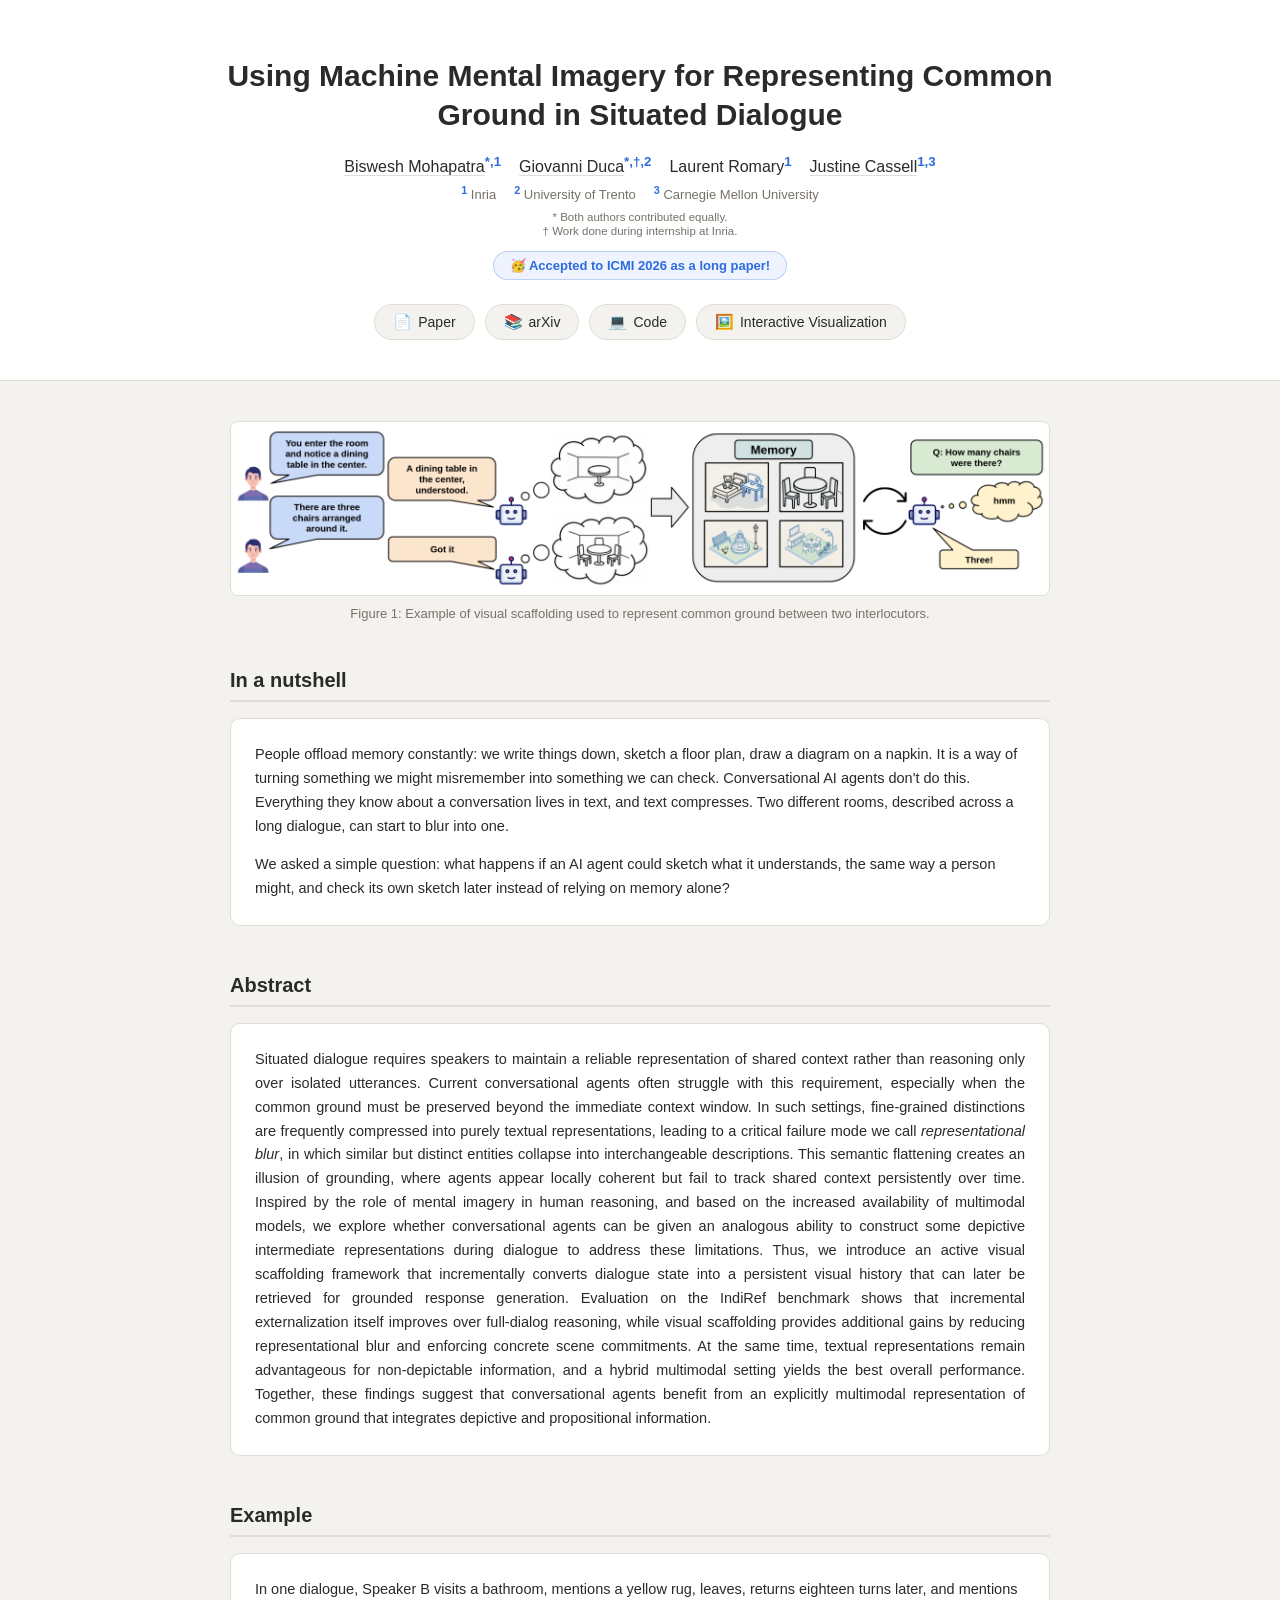
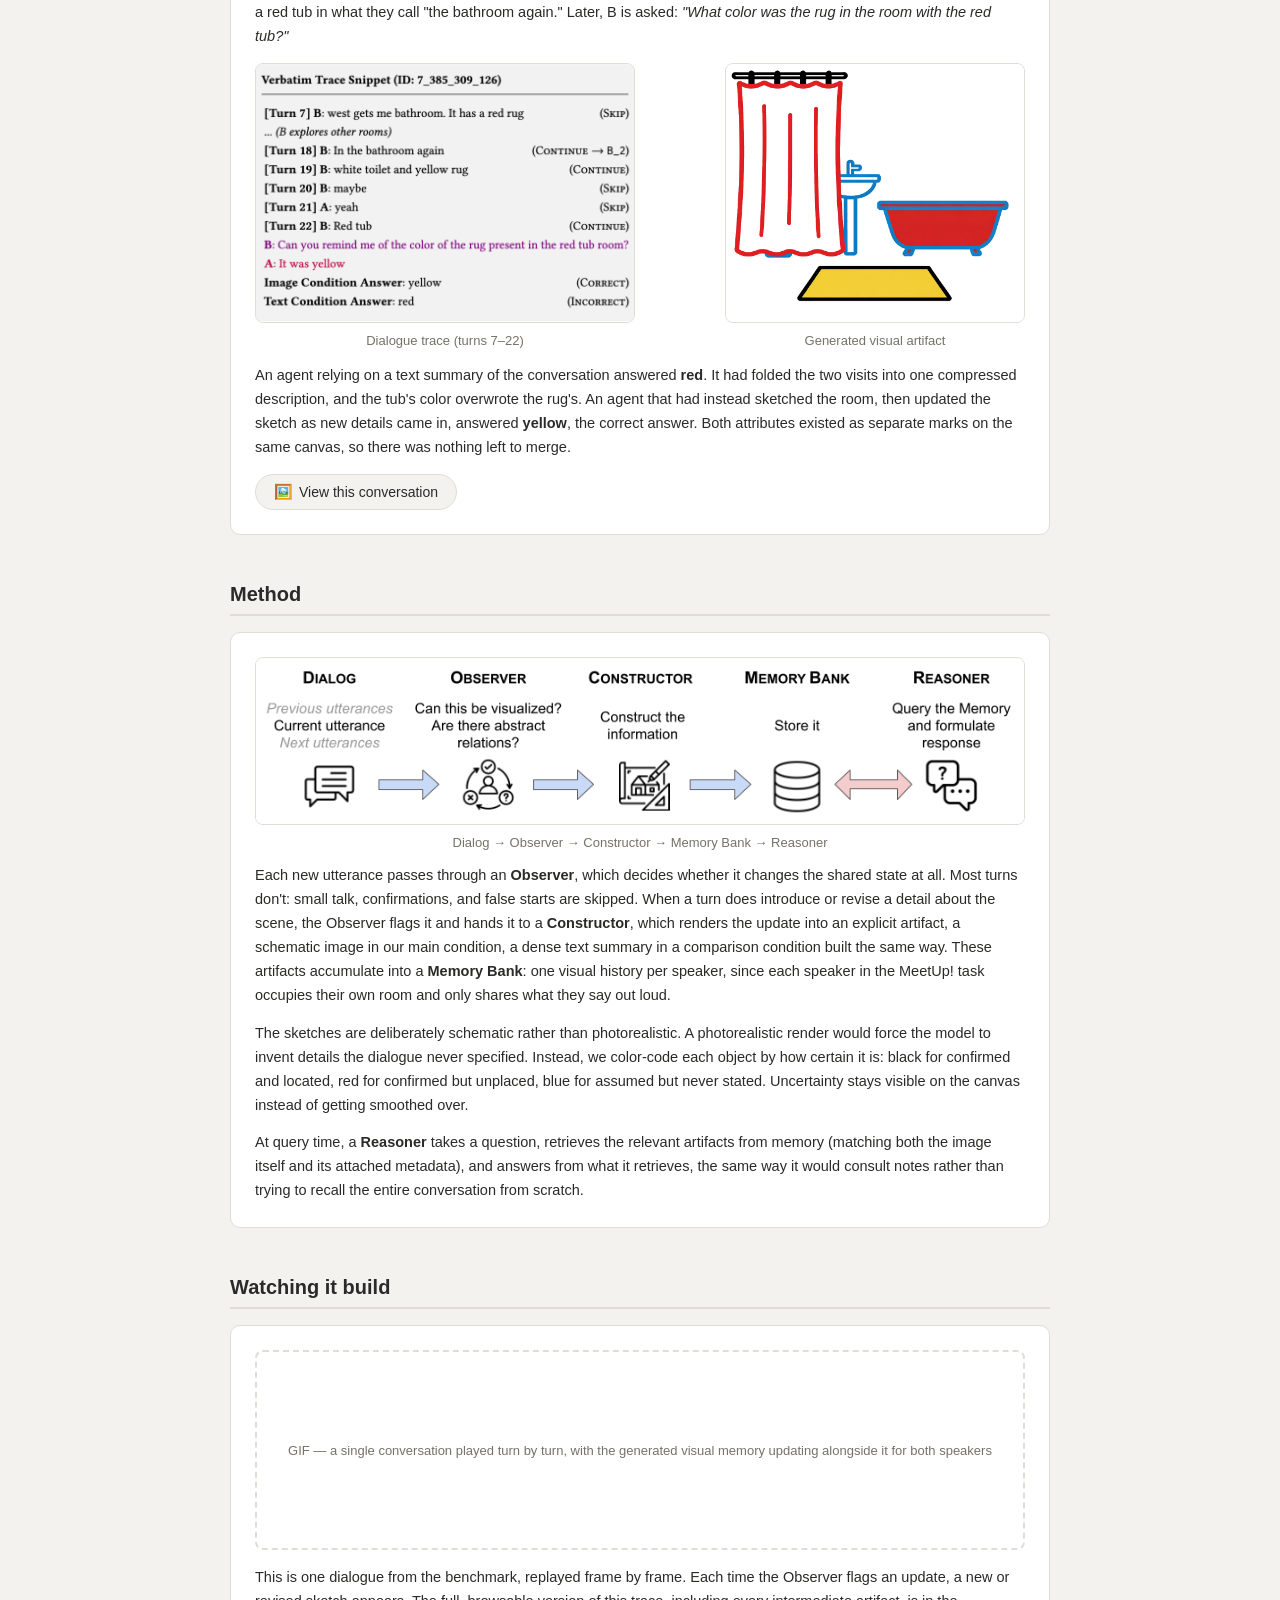
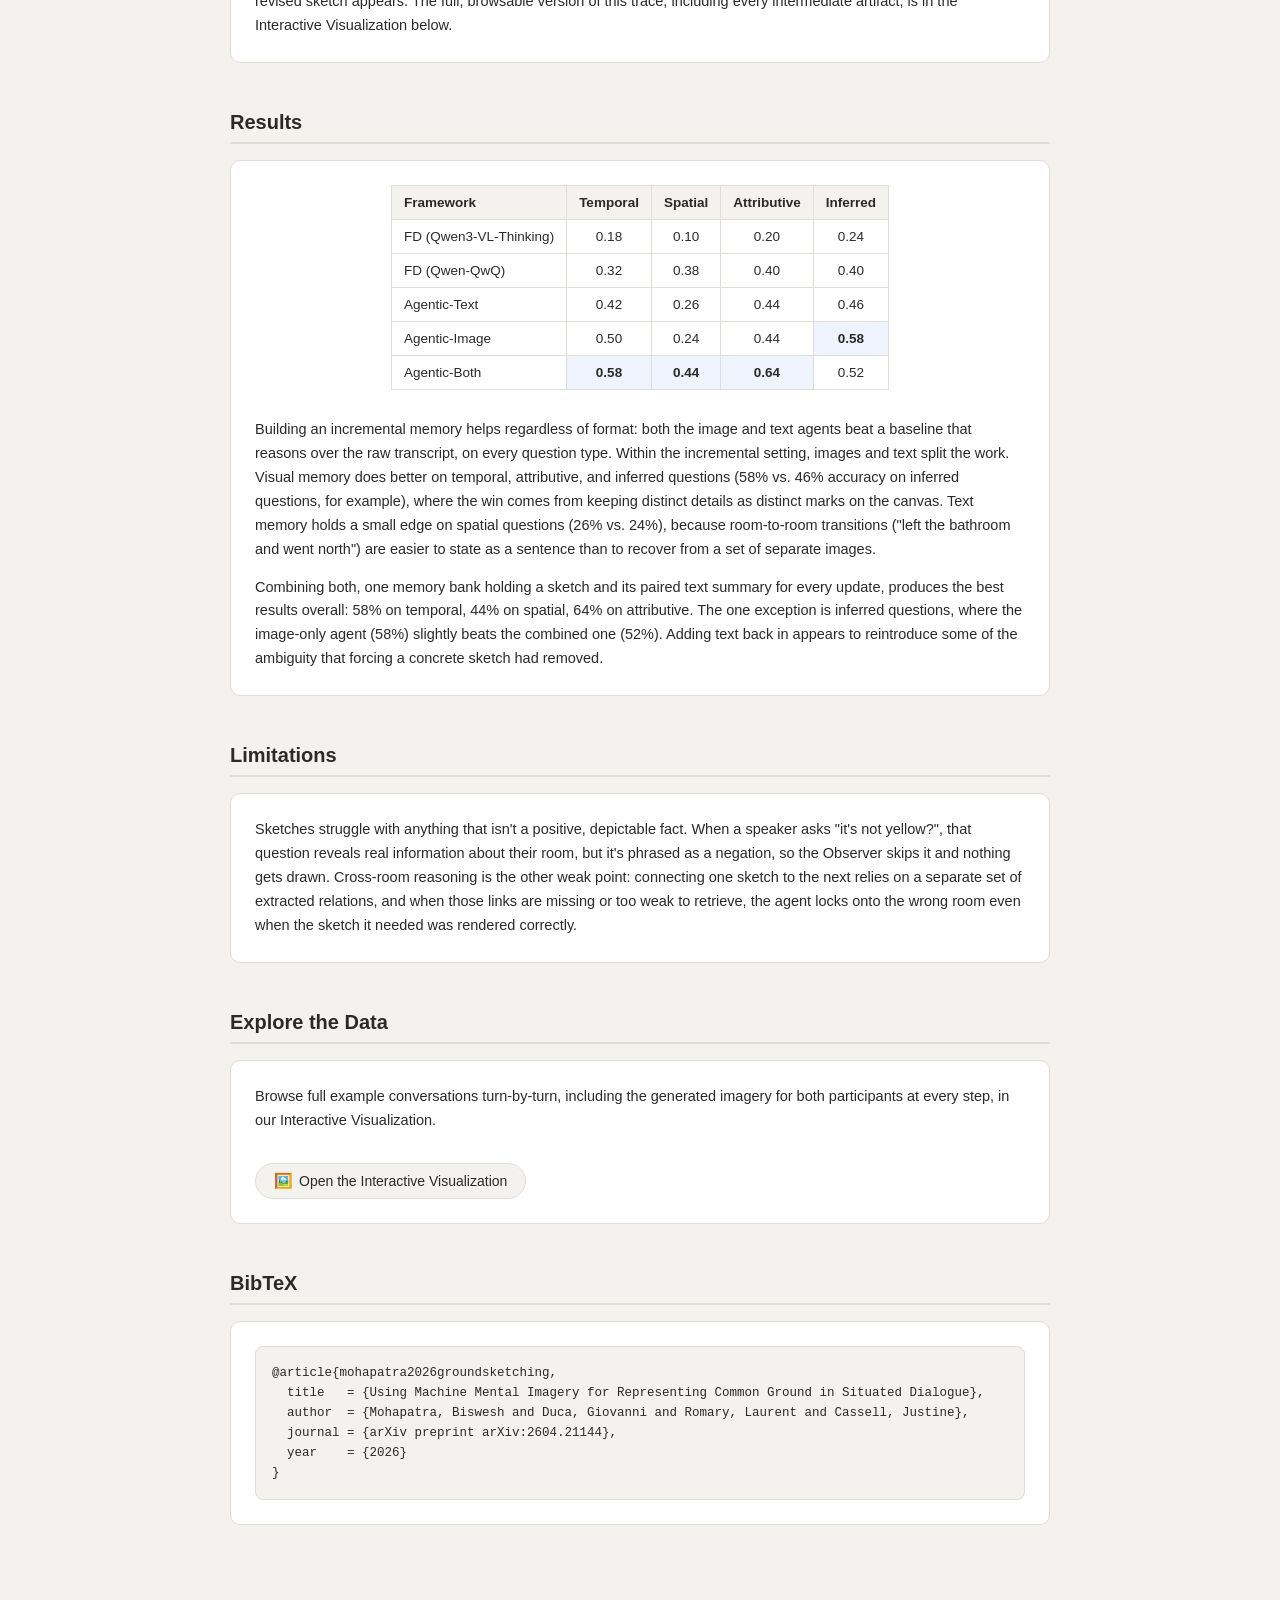
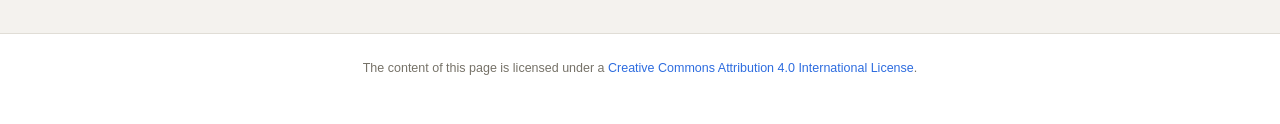
==== commit 60923f89: "fix stuck deploy?" ====
--- a/docs/index.html
+++ b/docs/index.html
@@ -46,7 +46,6 @@
     </div>
 
     <div class="venue-note">🥳 Accepted to ICMI 2026 as a long paper!</div>
-    <p></p>
 
     <!-- EDIT: link targets. Paper/arXiv point at the same preprint for
          now — swap the "Paper" link for a venue PDF once
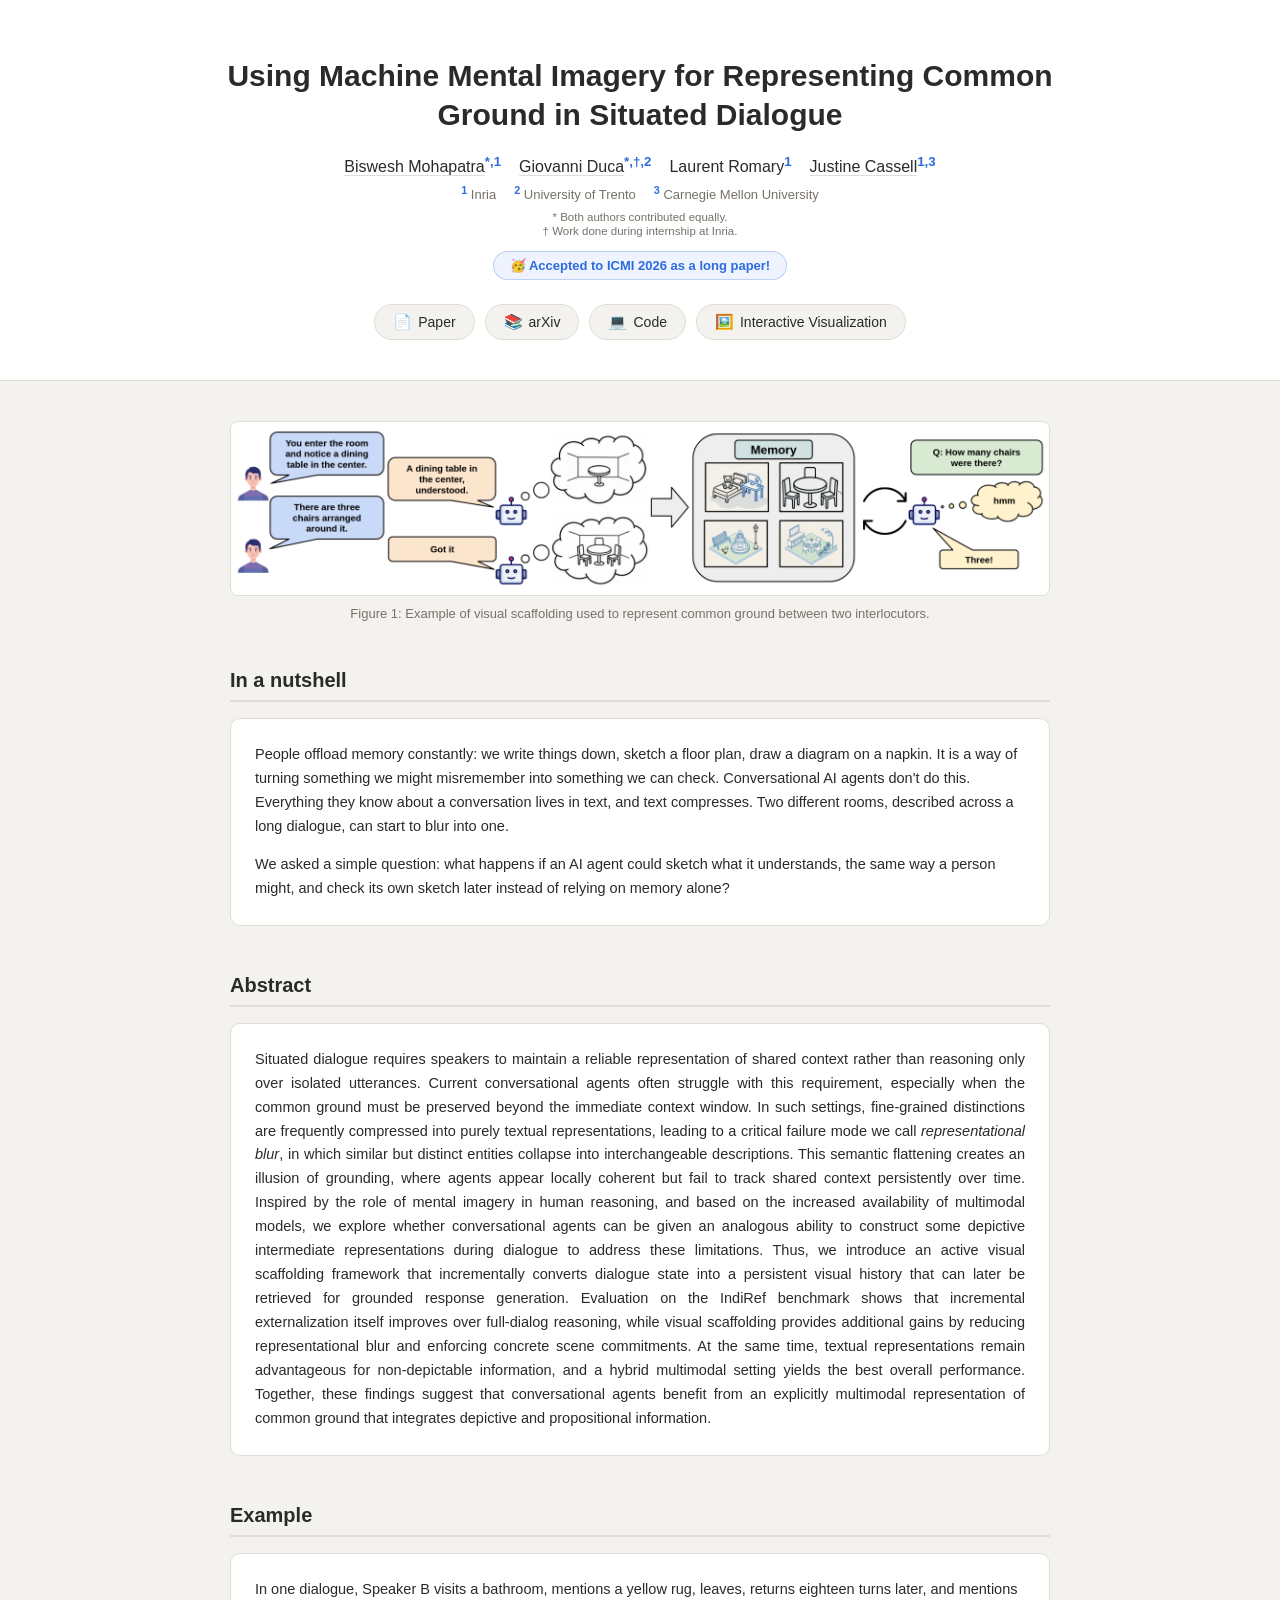
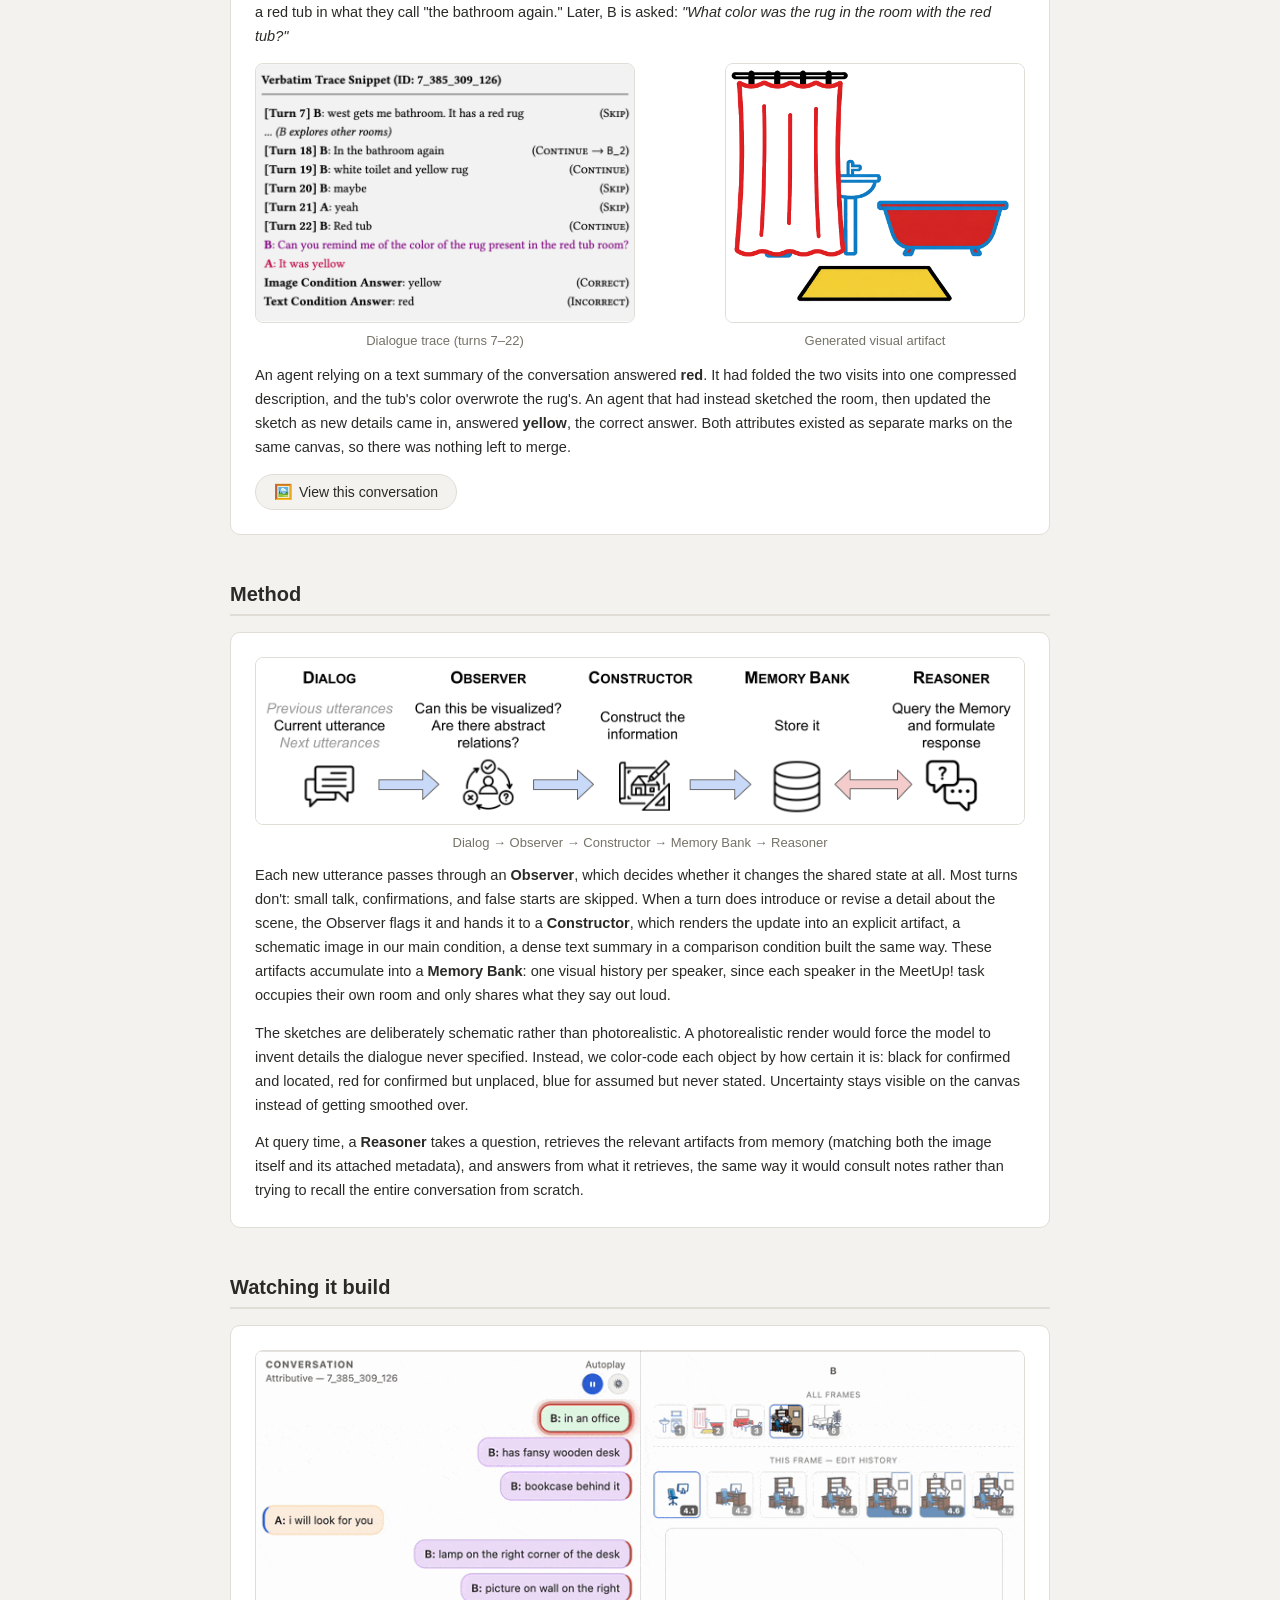
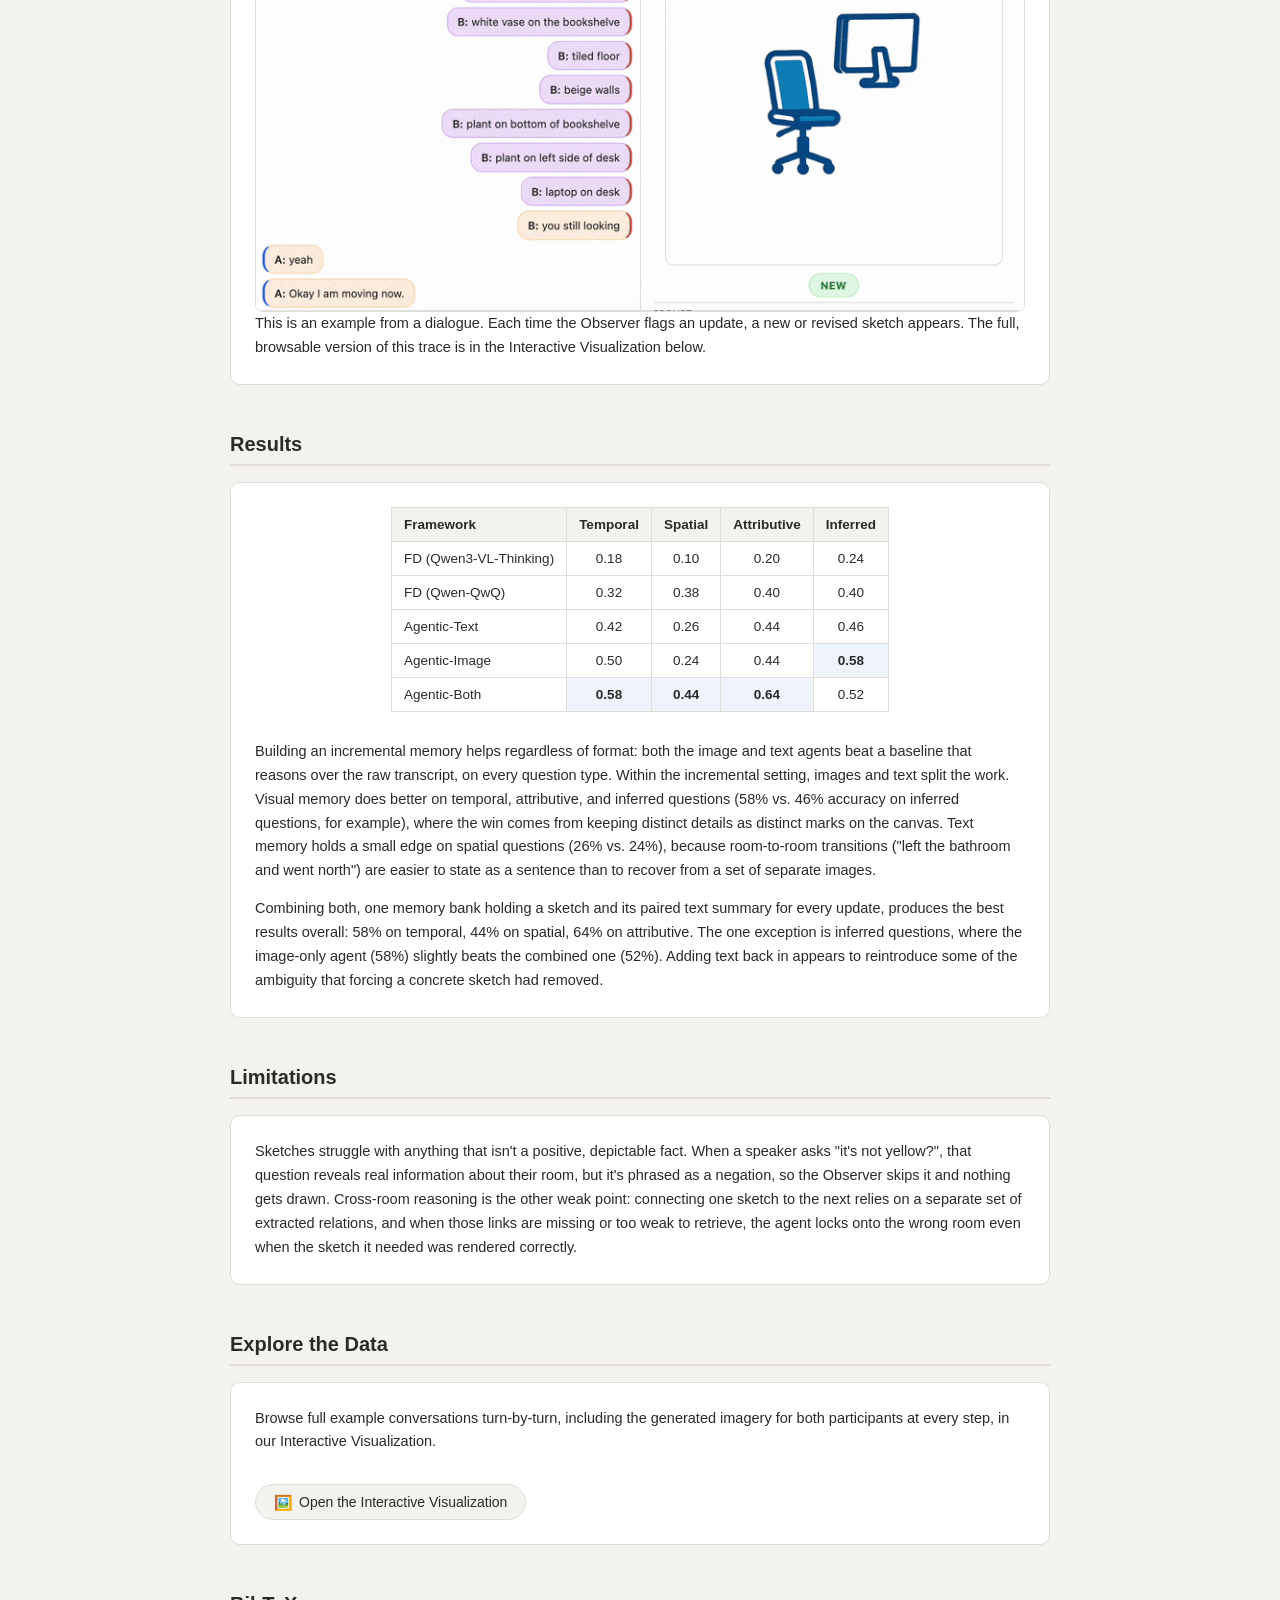
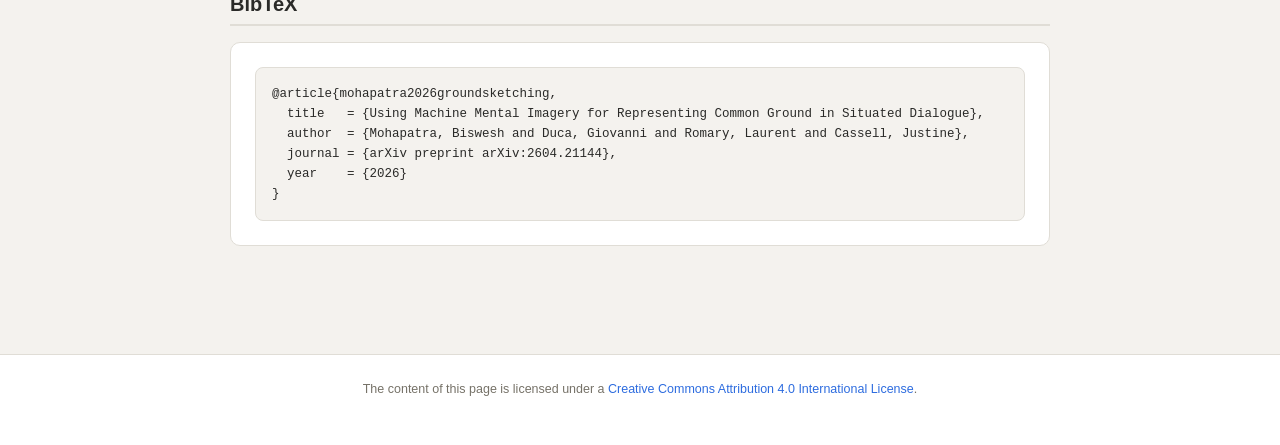
==== commit c80e6e6a: "Add turn-by-turn navigation, autoplay, and a GIF Autoplay control in the conversation header advance" ====
--- a/docs/index.html
+++ b/docs/index.html
@@ -211,14 +211,15 @@
   <section class="section">
     <h2 class="section-title">Watching it build</h2>
     <div class="card">
-      <div class="figure-placeholder">
-        GIF — a single conversation played turn by turn, with the generated visual memory updating
-        alongside it for both speakers
-      </div>
-      <p>
-        This is one dialogue from the benchmark, replayed frame by frame. Each time the Observer flags
-        an update, a new or revised sketch appears. The full, browsable version of this trace, including
-        every intermediate artifact, is in the Interactive Visualization below.
+      <figure class="figure">
+        <div class="zoomable">
+          <img src="assets/interactive_view.gif" alt="A part of conversation played turn by turn, with the generated visual memory updating alongside for one speaker">
+          <span class="zoom-lens">🔍</span>
+        </div>
+      </figure>
+      <p>
+        This is an example from a dialogue. Each time the Observer flags
+        an update, a new or revised sketch appears. The full, browsable version of this trace is in the Interactive Visualization below.
       </p>
     </div>
   </section>
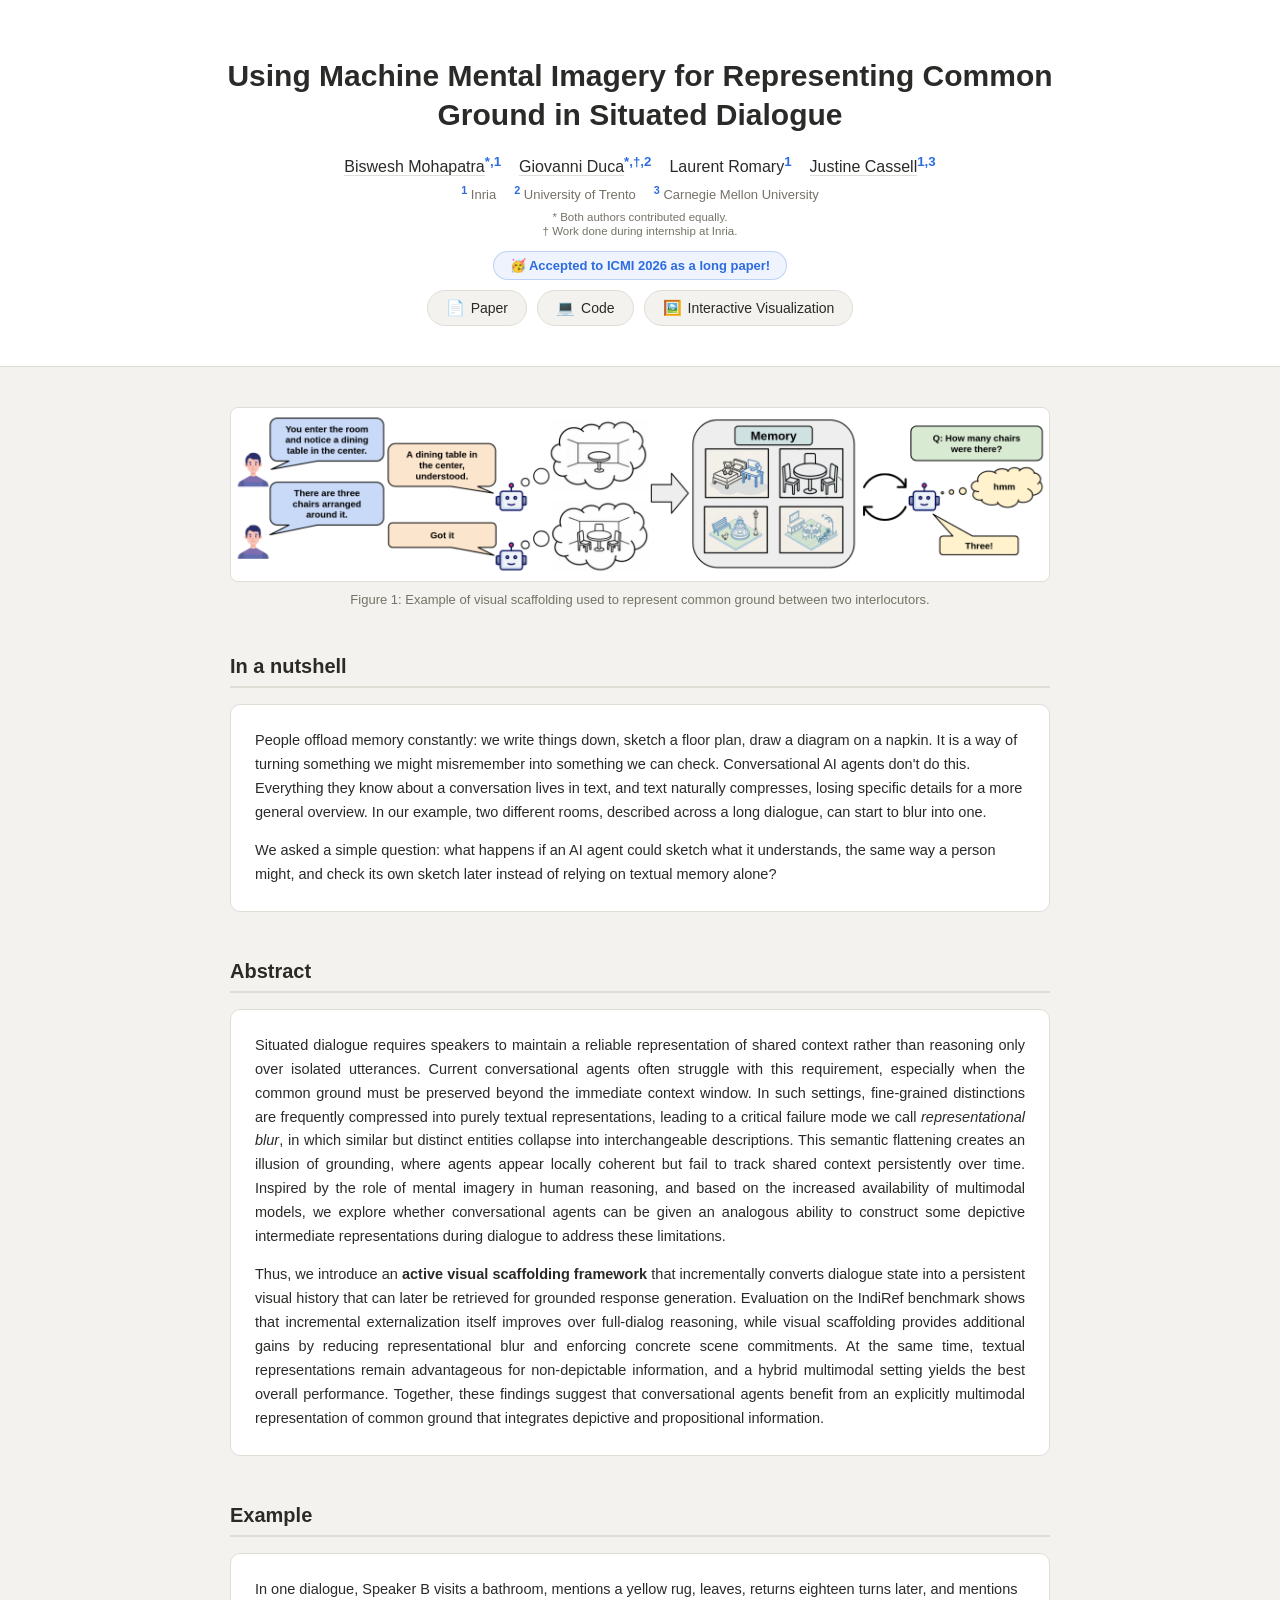
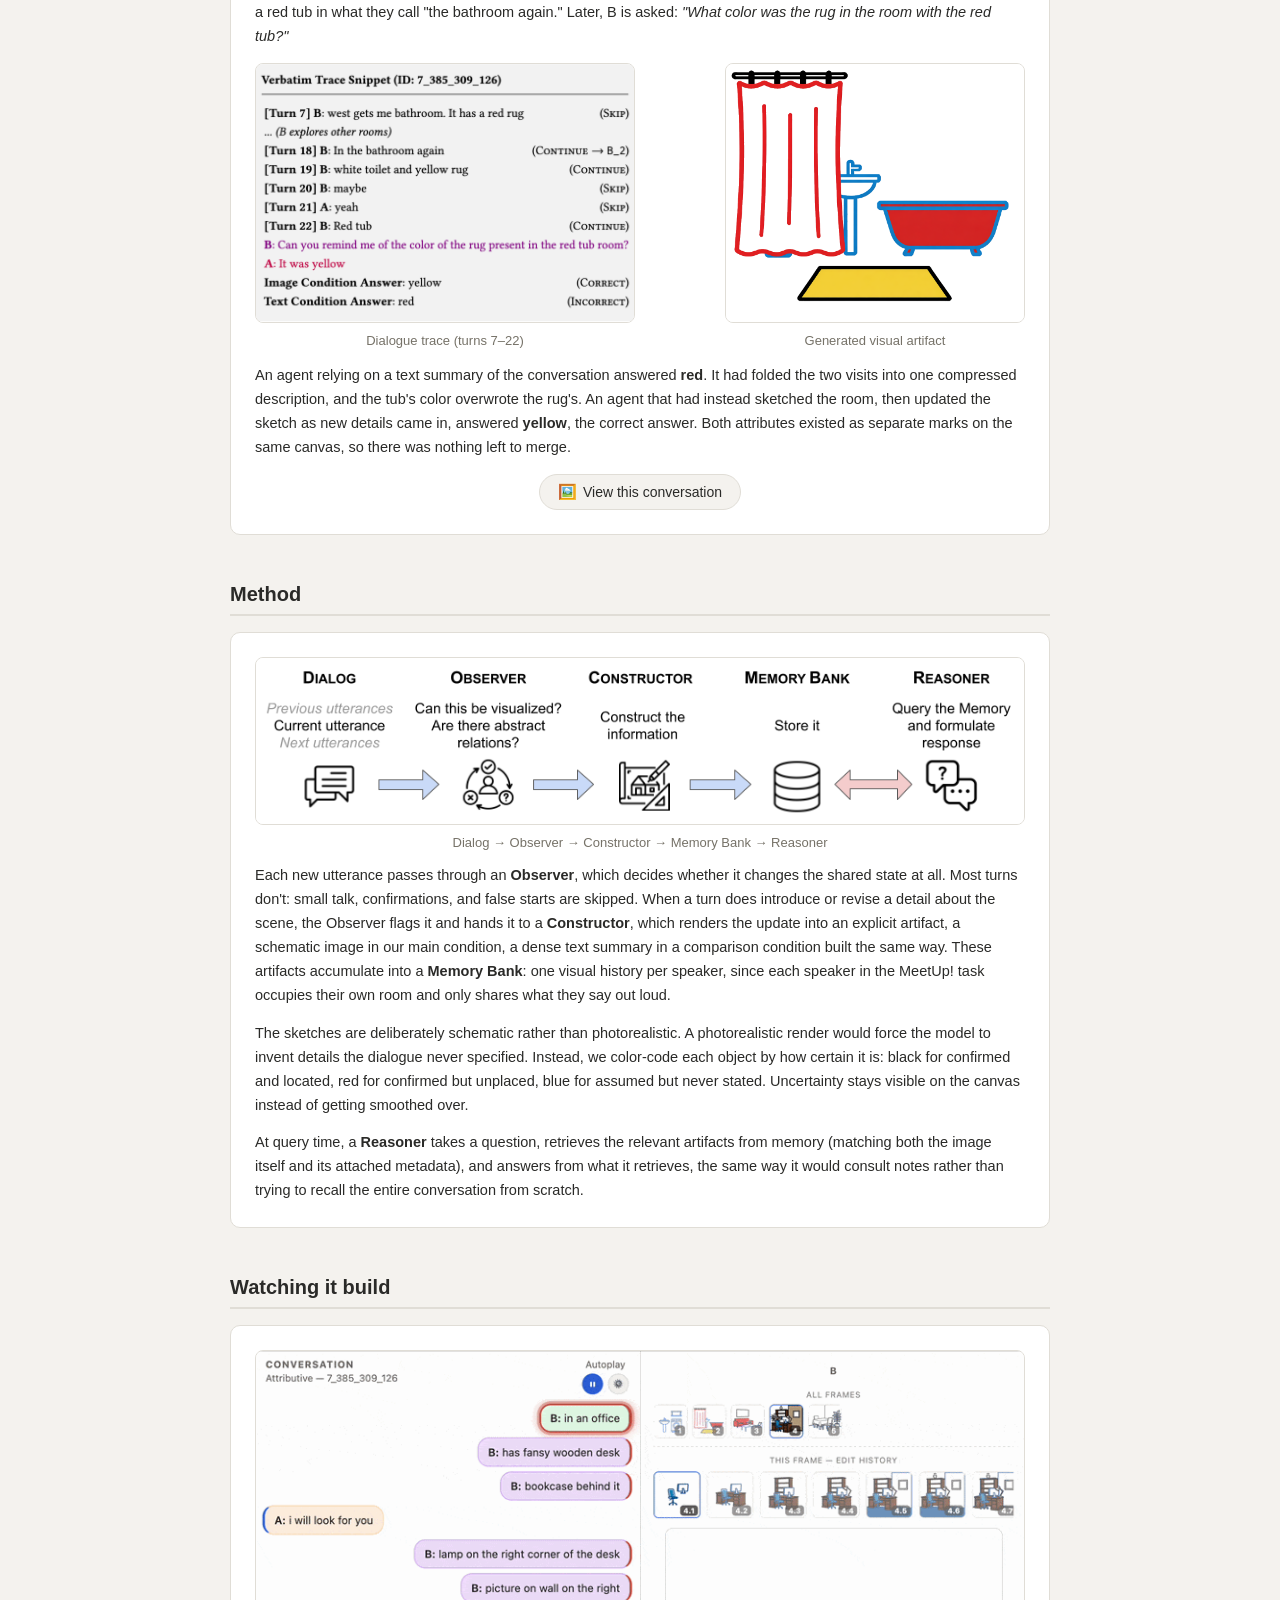
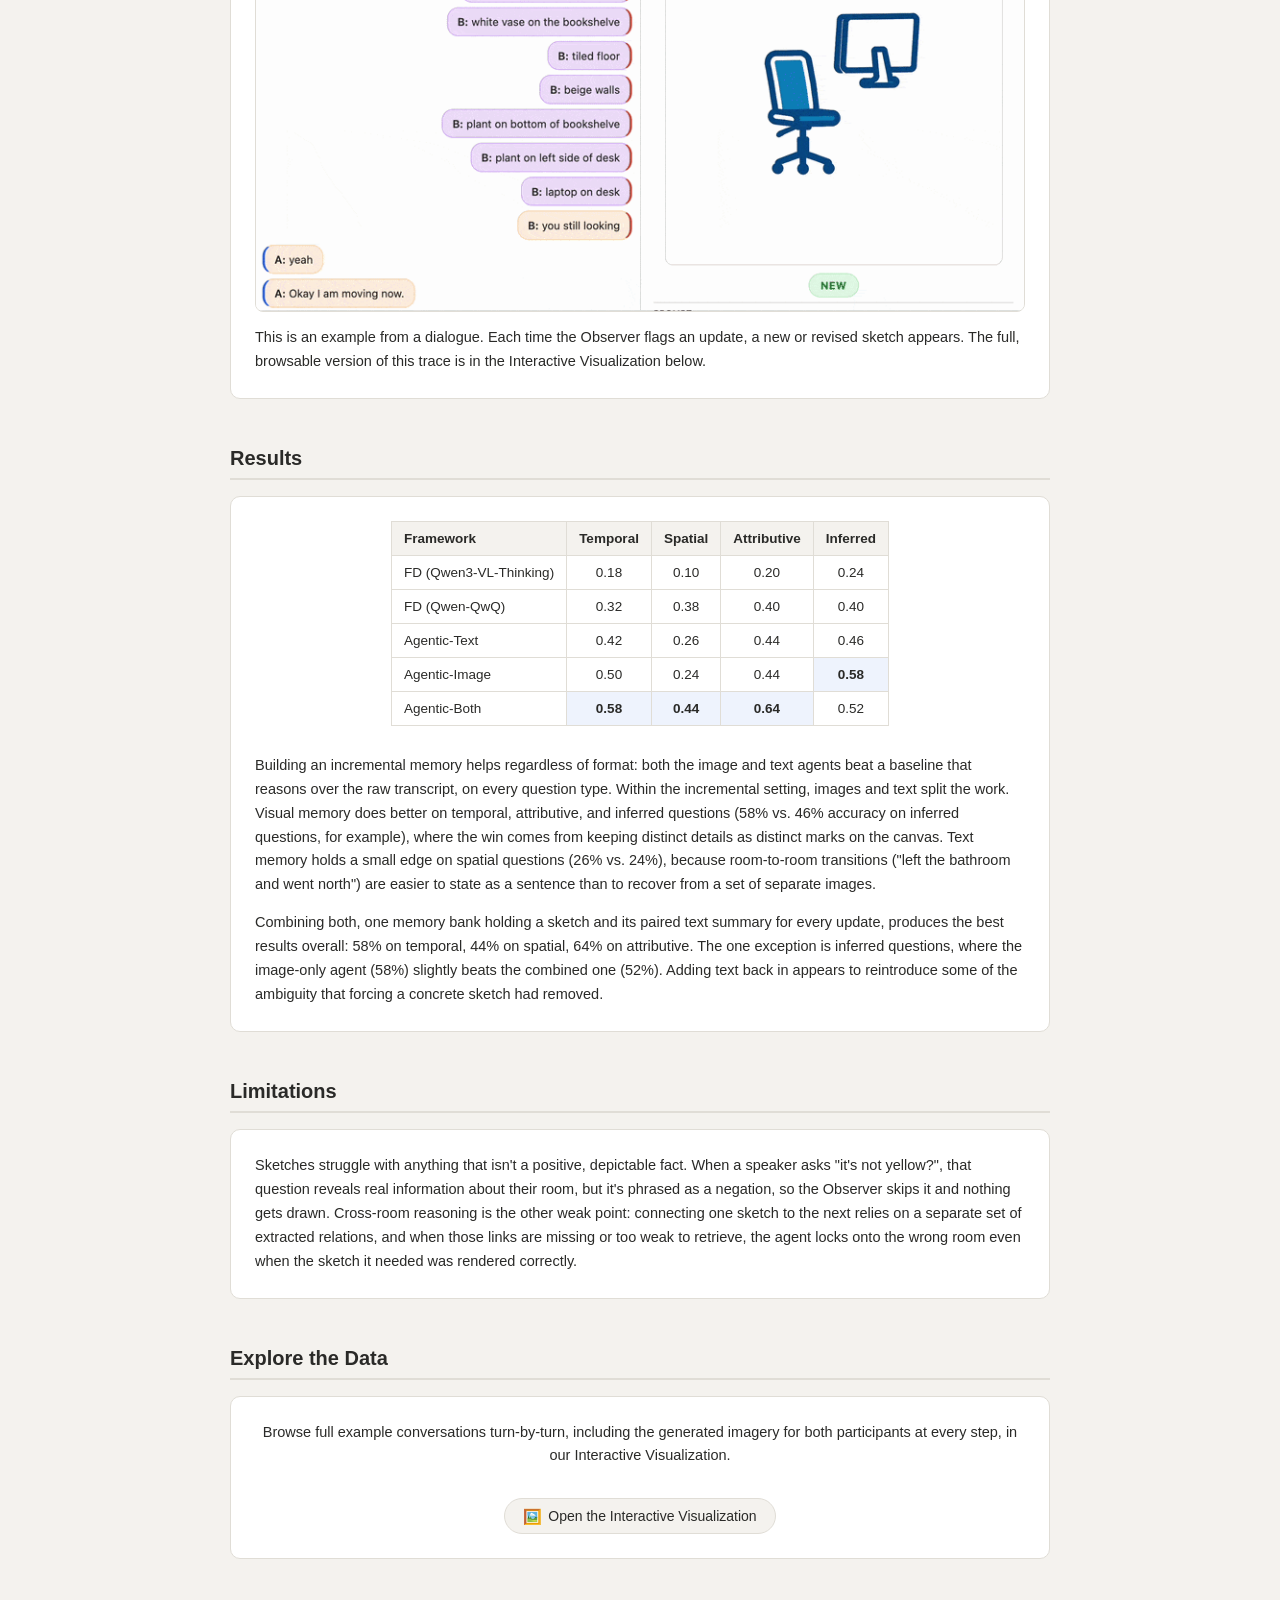
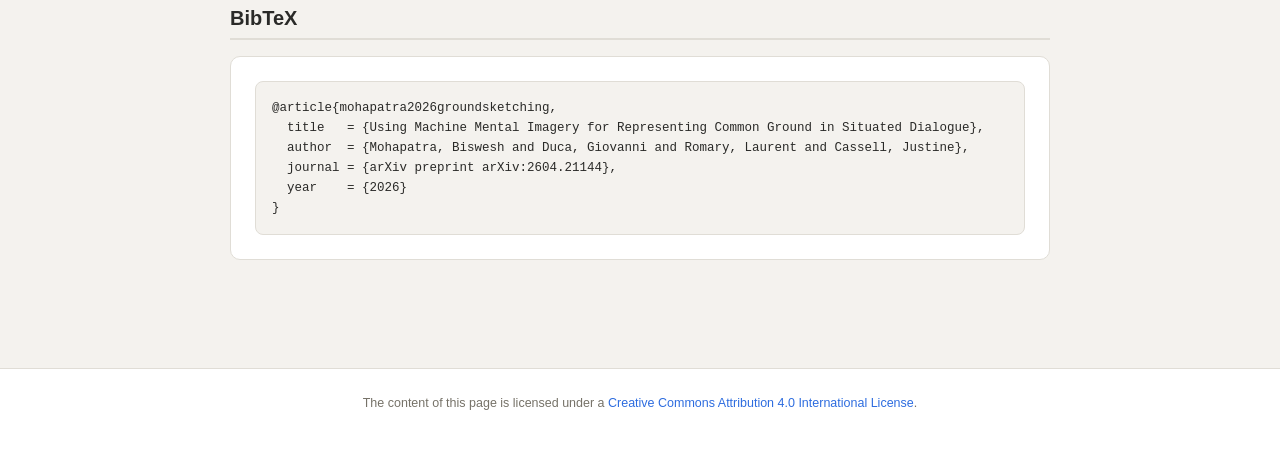
==== commit be2cb29f: "data attribution + minimal fix to text" ====
--- a/docs/index.html
+++ b/docs/index.html
@@ -52,11 +52,8 @@
          published. Interactive Visualization link stays relative so it
          works both locally and on GitHub Pages. -->
     <div class="link-buttons">
-      <a class="link-btn" href="https://arxiv.org/pdf/2604.21144" target="_blank" rel="noopener">
+      <a class="link-btn" href="https://arxiv.org/abs/2604.21144" target="_blank" rel="noopener">
         <span class="link-icon">📄</span> Paper
-      </a>
-      <a class="link-btn" href="https://arxiv.org/abs/2604.21144" target="_blank" rel="noopener">
-        <span class="link-icon">📚</span> arXiv
       </a>
       <a class="link-btn" href="https://github.com/r3lativo/ground_sketching" target="_blank" rel="noopener">
         <span class="link-icon">💻</span> Code
@@ -95,12 +92,12 @@
         People offload memory constantly: we write things down, sketch a floor plan, draw a diagram
         on a napkin. It is a way of turning something we might misremember into something we can check.
         Conversational AI agents don't do this. Everything they know about a conversation lives in text,
-        and text compresses. Two different rooms, described across a long dialogue, can start to blur
-        into one.
+        and text naturally compresses, losing specific details for a more general overview.
+        In our example, two different rooms, described across a long dialogue, can start to blur into one.
       </p>
       <p>
         We asked a simple question: what happens if an AI agent could sketch what it understands, the
-        same way a person might, and check its own sketch later instead of relying on memory alone?
+        same way a person might, and check its own sketch later instead of relying on textual memory alone?
       </p>
     </div>
   </section>
@@ -112,7 +109,10 @@
     <h2 class="section-title">Abstract</h2>
     <div class="card abstract">
       <p>
-        Situated dialogue requires speakers to maintain a reliable representation of shared context rather than reasoning only over isolated utterances. Current conversational agents often struggle with this requirement, especially when the common ground must be preserved beyond the immediate context window. In such settings, fine-grained distinctions are frequently compressed into purely textual representations, leading to a critical failure mode we call <i>representational blur</i>, in which similar but distinct entities collapse into interchangeable descriptions. This semantic flattening creates an illusion of grounding, where agents appear locally coherent but fail to track shared context persistently over time. Inspired by the role of mental imagery in human reasoning, and based on the increased availability of multimodal models, we explore whether conversational agents can be given an analogous ability to construct some depictive intermediate representations during dialogue to address these limitations. Thus, we introduce an active visual scaffolding framework that incrementally converts dialogue state into a persistent visual history that can later be retrieved for grounded response generation. Evaluation on the IndiRef benchmark shows that incremental externalization itself improves over full-dialog reasoning, while visual scaffolding provides additional gains by reducing representational blur and enforcing concrete scene commitments. At the same time, textual representations remain advantageous for non-depictable information, and a hybrid multimodal setting yields the best overall performance. Together, these findings suggest that conversational agents benefit from an explicitly multimodal representation of common ground that integrates depictive and propositional information.
+        Situated dialogue requires speakers to maintain a reliable representation of shared context rather than reasoning only over isolated utterances. Current conversational agents often struggle with this requirement, especially when the common ground must be preserved beyond the immediate context window. In such settings, fine-grained distinctions are frequently compressed into purely textual representations, leading to a critical failure mode we call <i>representational blur</i>, in which similar but distinct entities collapse into interchangeable descriptions. This semantic flattening creates an illusion of grounding, where agents appear locally coherent but fail to track shared context persistently over time. Inspired by the role of mental imagery in human reasoning, and based on the increased availability of multimodal models, we explore whether conversational agents can be given an analogous ability to construct some depictive intermediate representations during dialogue to address these limitations.
+        </p>
+        <p>
+        Thus, we introduce an <b>active visual scaffolding framework</b> that incrementally converts dialogue state into a persistent visual history that can later be retrieved for grounded response generation. Evaluation on the IndiRef benchmark shows that incremental externalization itself improves over full-dialog reasoning, while visual scaffolding provides additional gains by reducing representational blur and enforcing concrete scene commitments. At the same time, textual representations remain advantageous for non-depictable information, and a hybrid multimodal setting yields the best overall performance. Together, these findings suggest that conversational agents benefit from an explicitly multimodal representation of common ground that integrates depictive and propositional information.
       </p>
     </div>
   </section>
@@ -160,9 +160,11 @@
         so there was nothing left to merge.
       </p>
       <!-- EDIT: links straight to the real conversation behind the example above -->
-      <a class="link-btn" href="interactive_visualization.html?conv=7_385_309_126">
-        <span class="link-icon">🖼️</span> View this conversation
-      </a>
+      <div style="text-align: center;">
+        <a class="link-btn" href="interactive_visualization.html?conv=7_385_309_126">
+          <span class="link-icon">🖼️</span> View this conversation
+        </a>
+      </div>
     </div>
   </section>
 
@@ -217,6 +219,7 @@
           <span class="zoom-lens">🔍</span>
         </div>
       </figure>
+      <p></p>
       <p>
         This is an example from a dialogue. Each time the Observer flags
         an update, a new or revised sketch appears. The full, browsable version of this trace is in the Interactive Visualization below.
@@ -324,7 +327,7 @@
        ============================================================ -->
   <section class="section">
     <h2 class="section-title">Explore the Data</h2>
-    <div class="card callout">
+    <div class="card callout" style="display: flex; flex-direction: column; align-items: center; text-align: center;">
       <p>
         Browse full example conversations turn-by-turn, including the generated imagery for
         both participants at every step, in our Interactive Visualization.
--- a/docs/project.css
+++ b/docs/project.css
@@ -76,7 +76,7 @@
 
 .venue-note {
   display: inline-block;
-  margin: 0 0 24px;
+  margin: 0 0 10px;
   padding: 6px 16px;
   border-radius: 999px;
   background: rgba(45, 108, 223, 0.08);
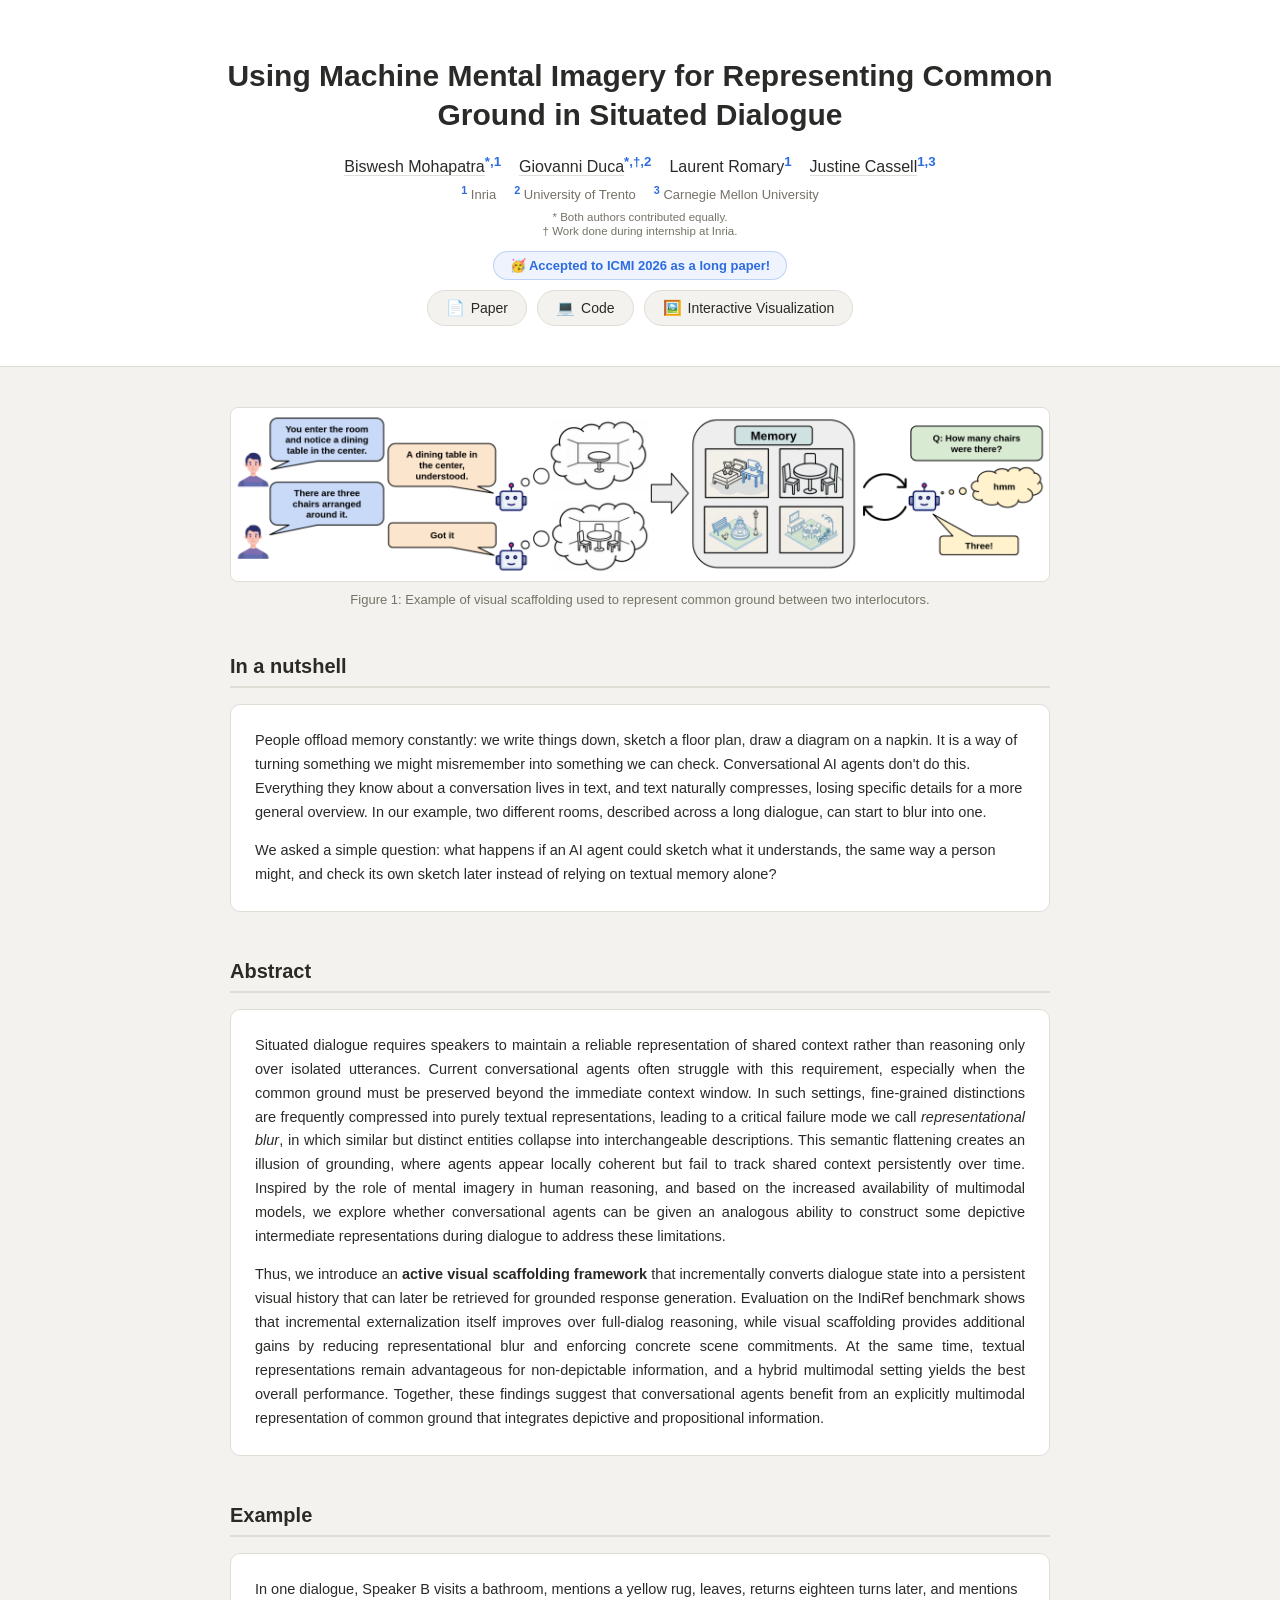
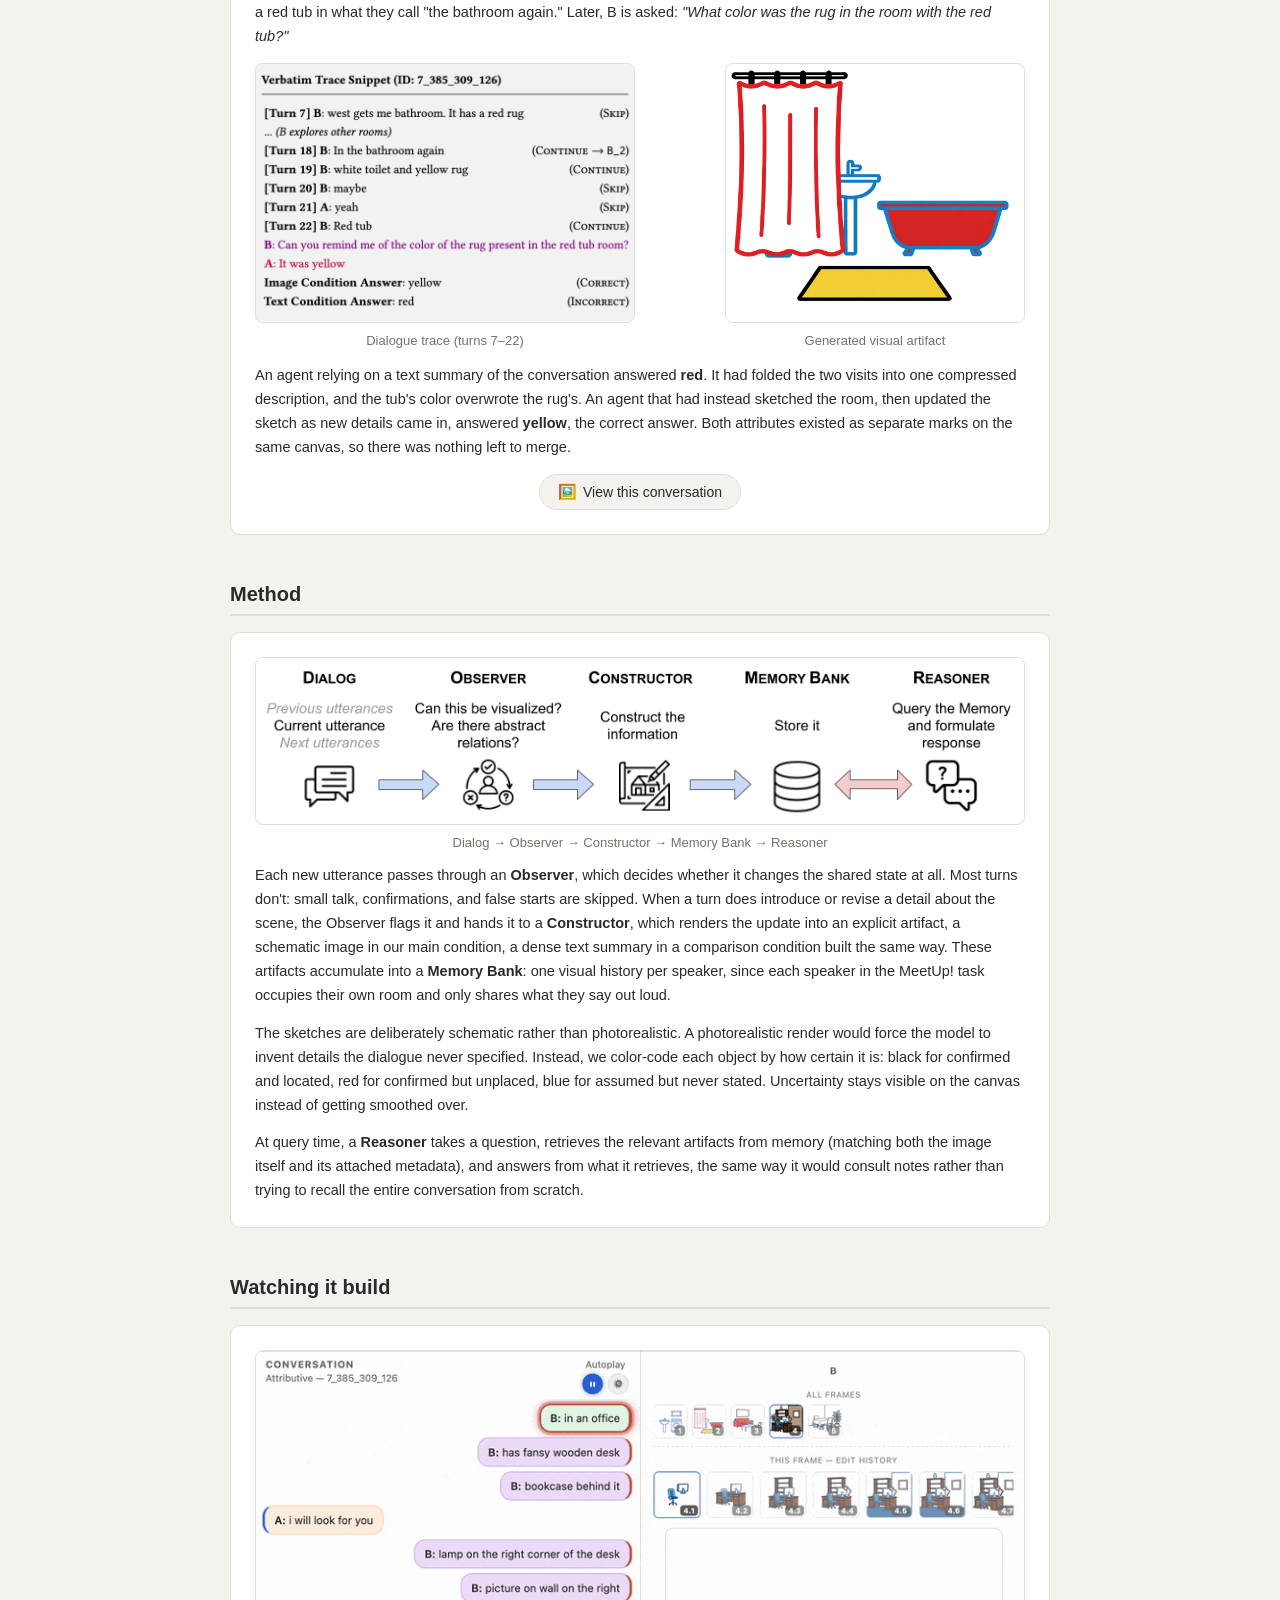
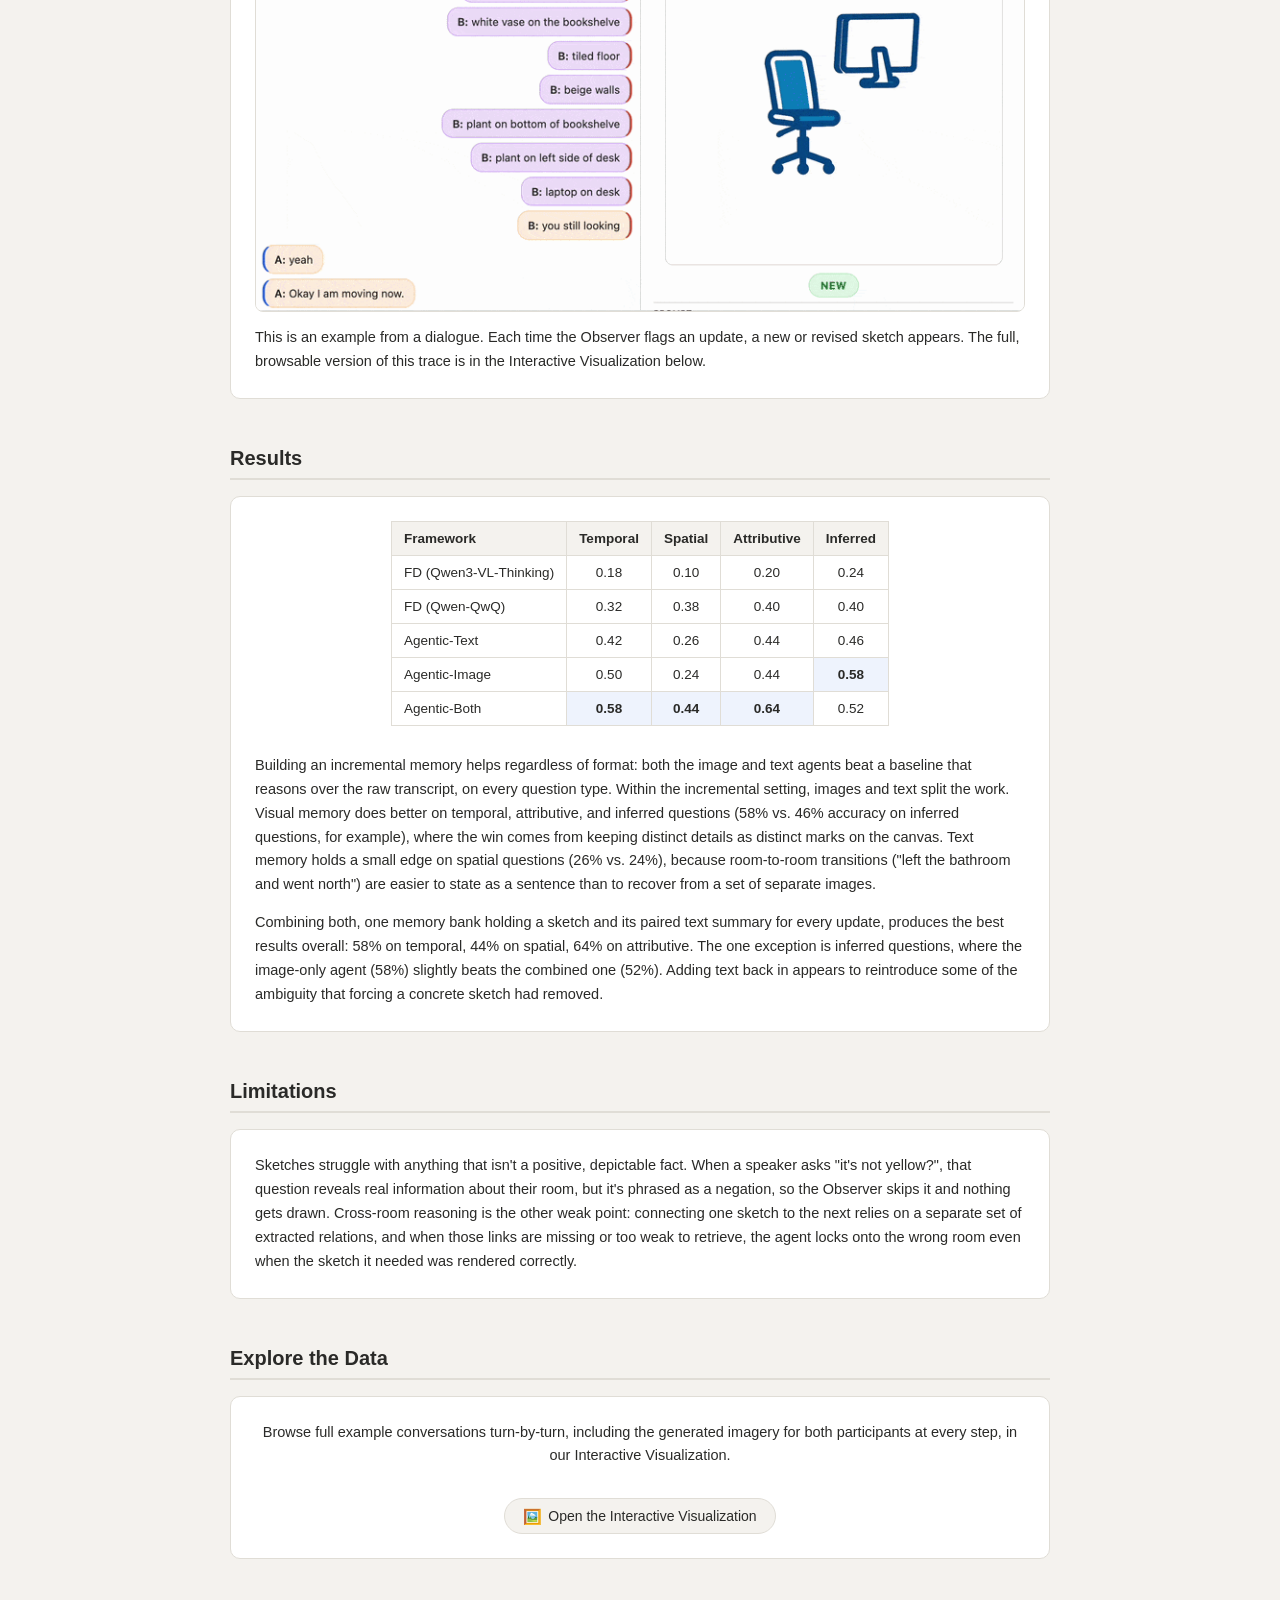
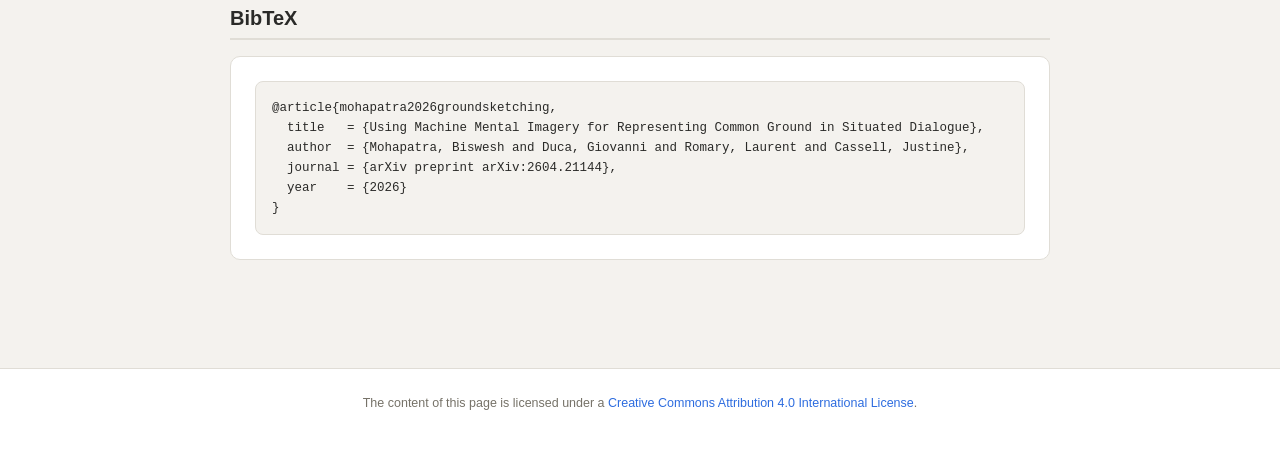
==== commit 767c4507: "force stuck deploy" ====
--- a/docs/index.html
+++ b/docs/index.html
@@ -326,7 +326,7 @@
        INTERACTIVE VISUALIZATION CALLOUT
        ============================================================ -->
   <section class="section">
-    <h2 class="section-title">Explore the Data</h2>
+    <h2 class="section-title">Explore the Data</h2> 
     <div class="card callout" style="display: flex; flex-direction: column; align-items: center; text-align: center;">
       <p>
         Browse full example conversations turn-by-turn, including the generated imagery for
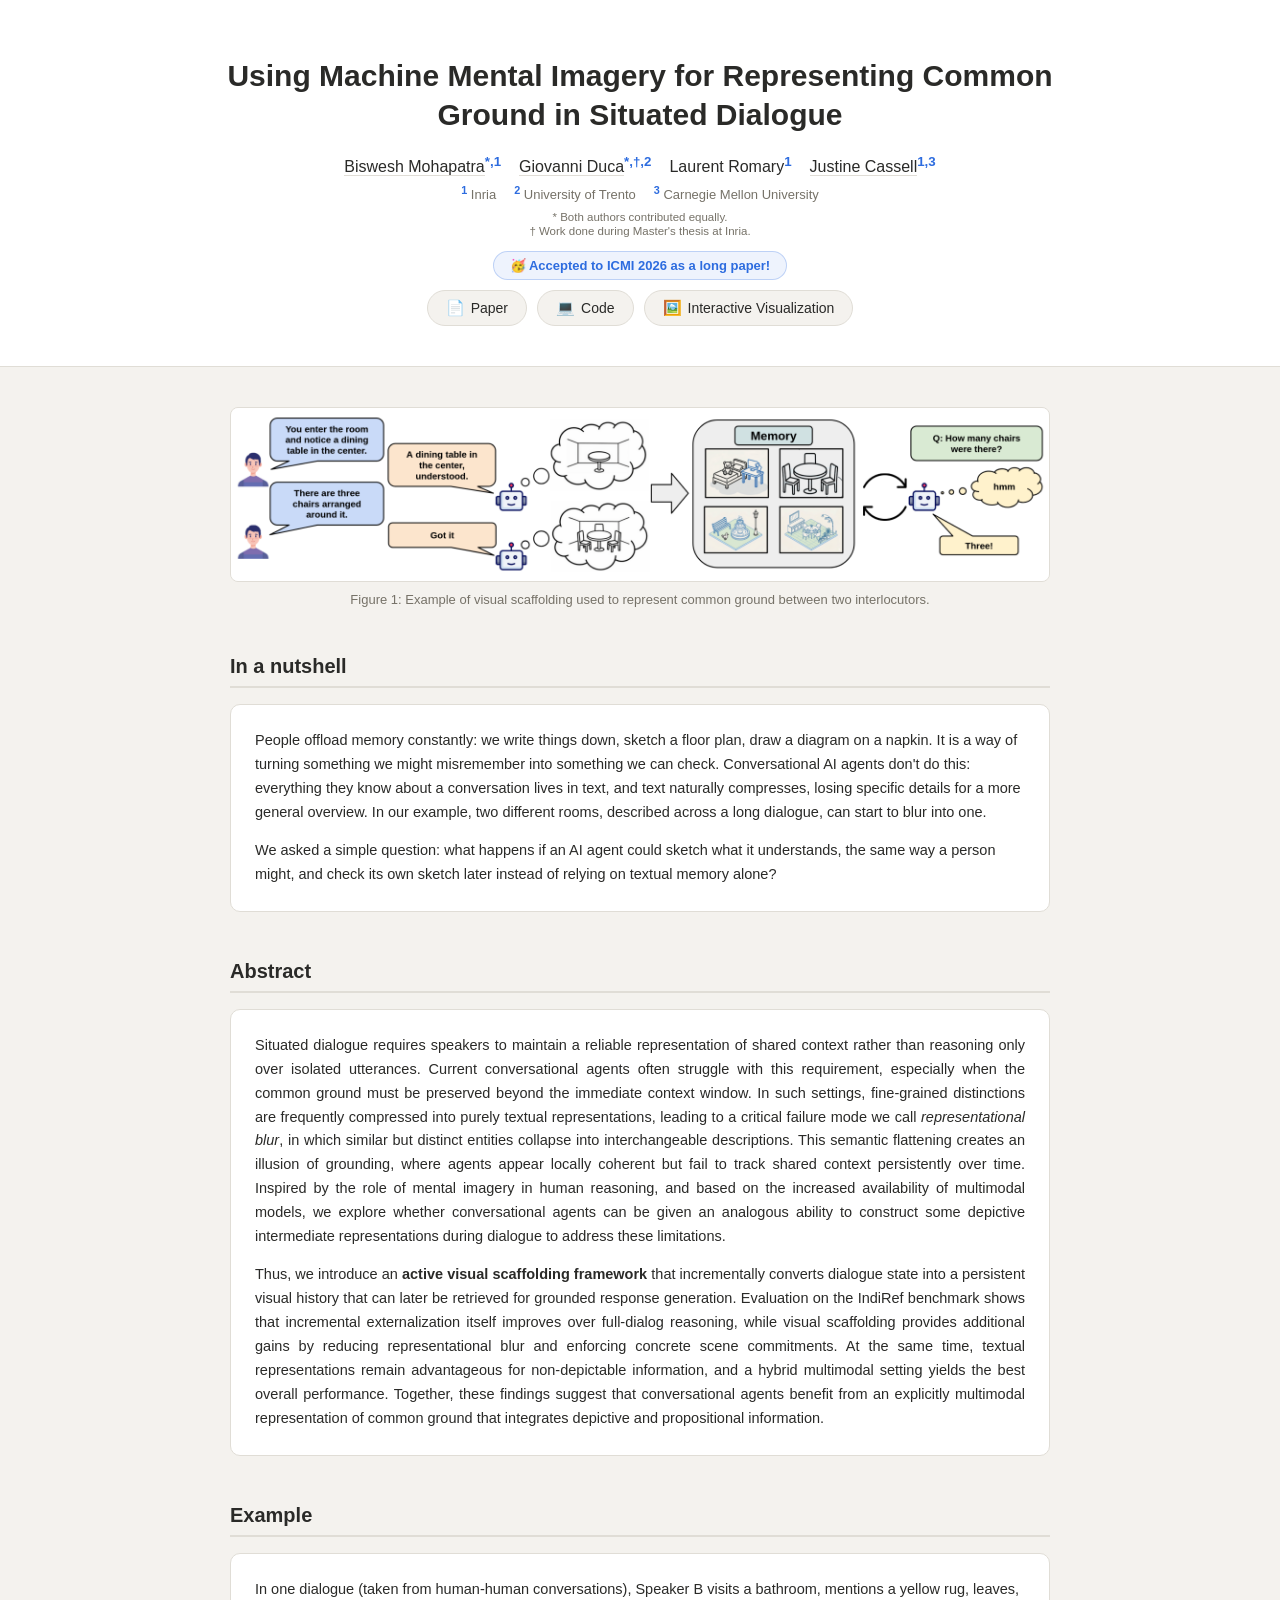
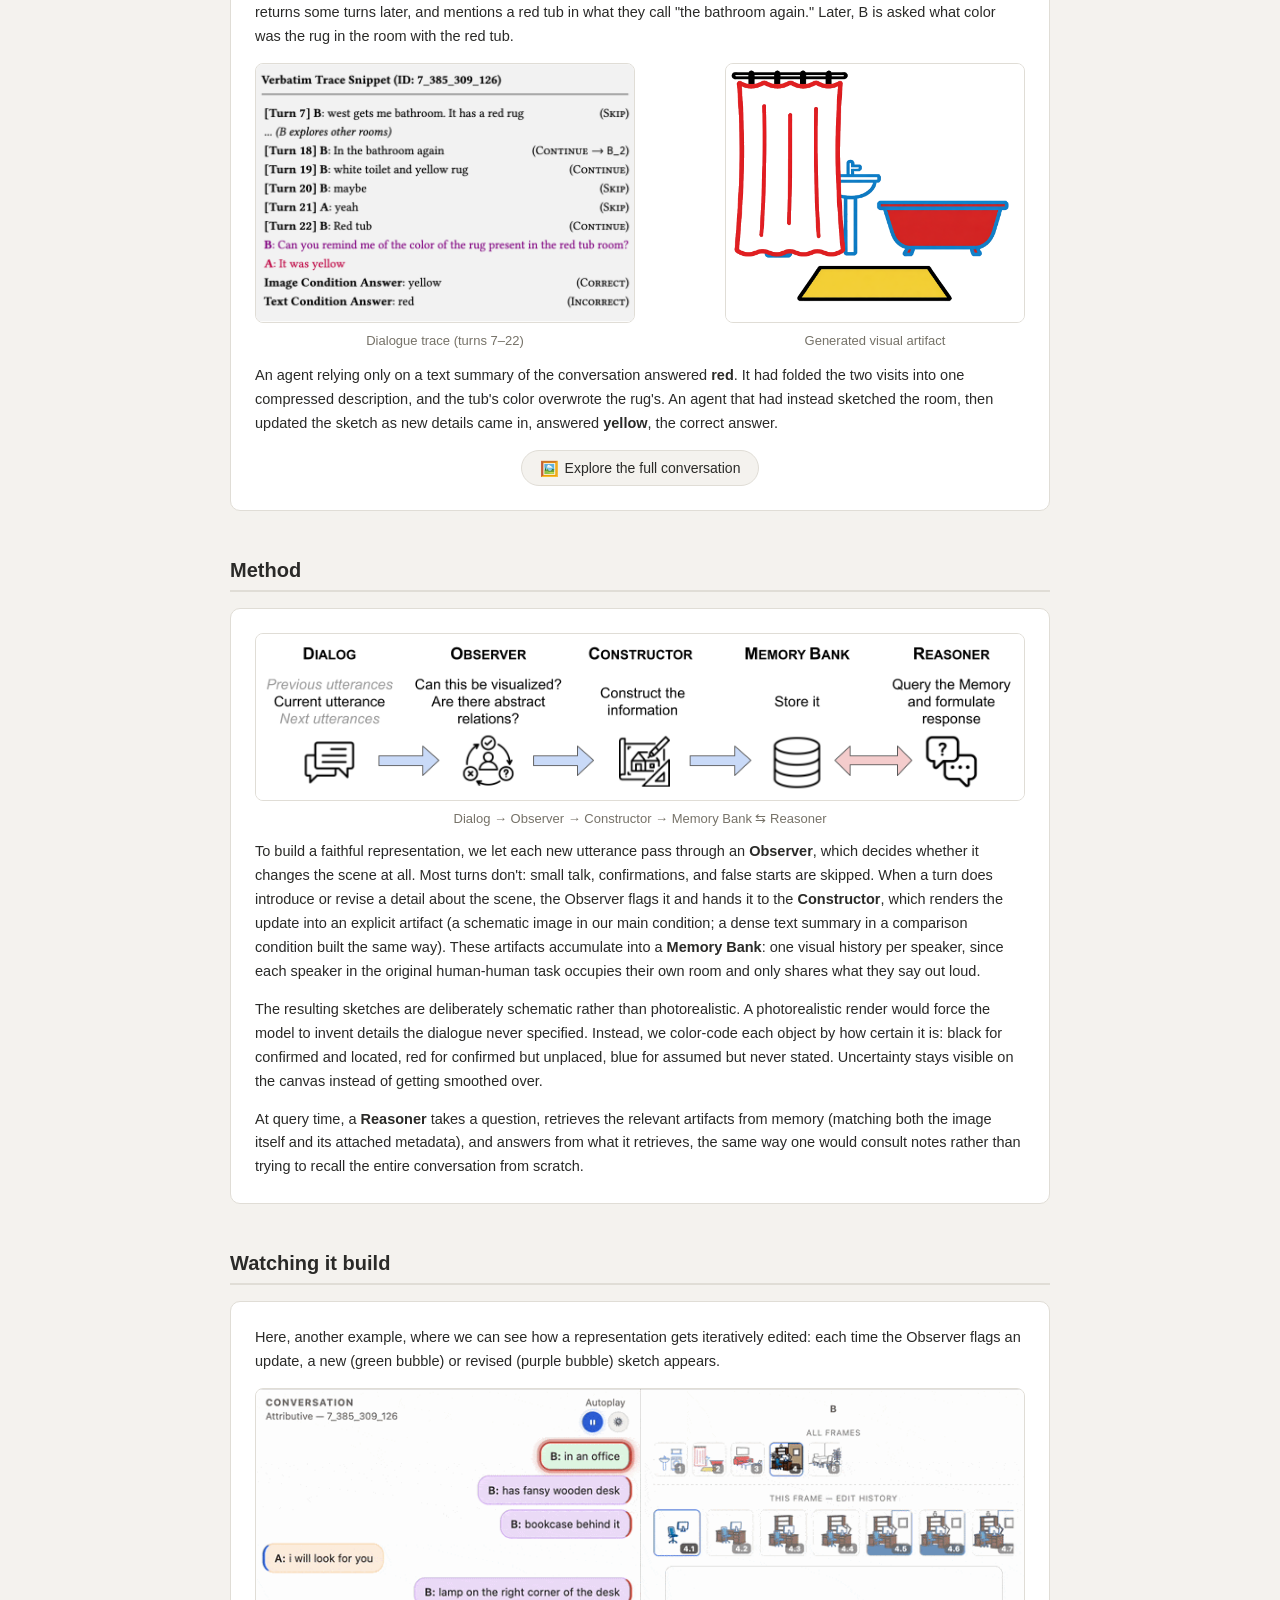
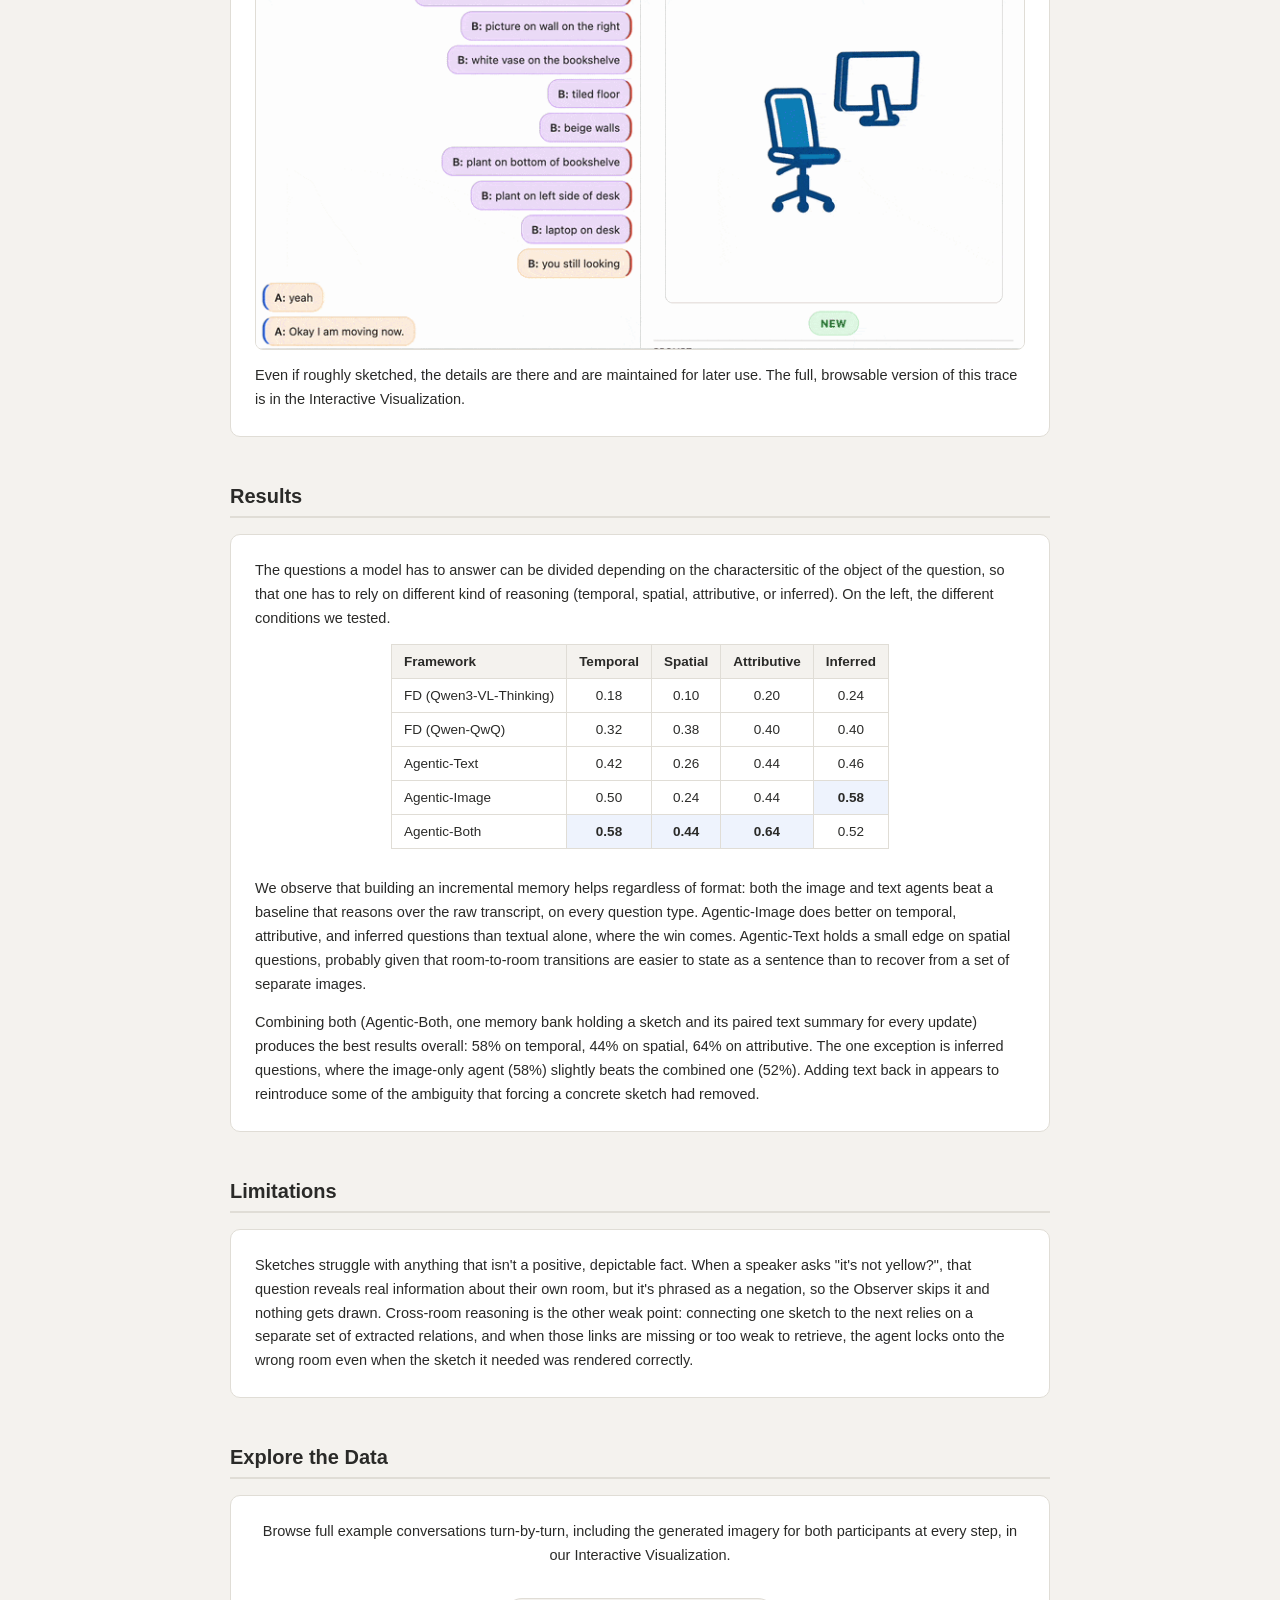
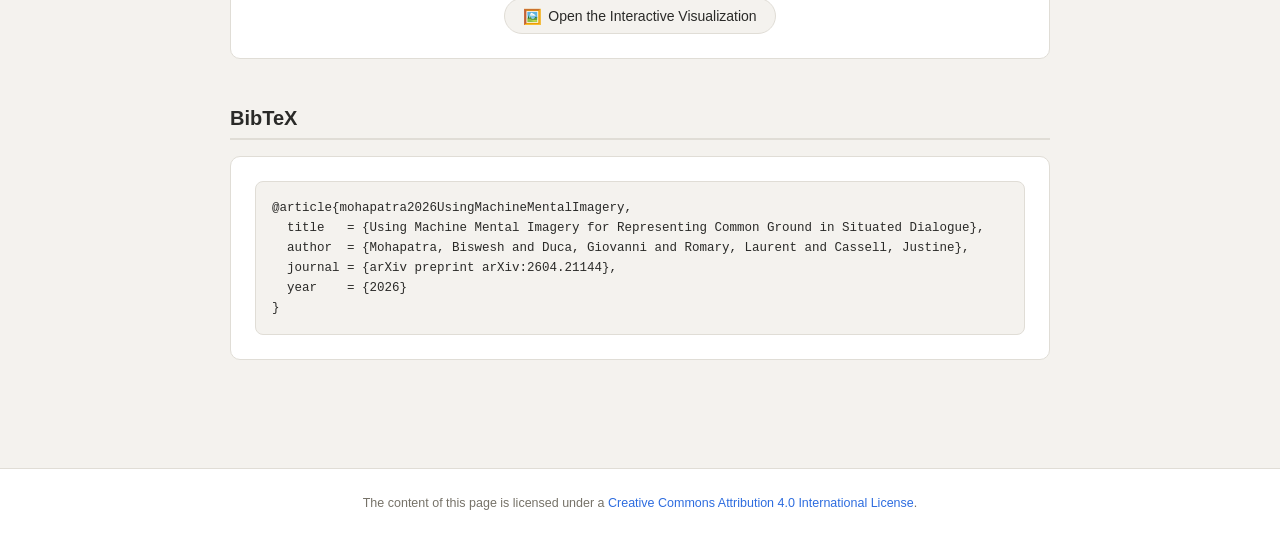
==== commit 9ffa08ea: "Final Project Page" ====
--- a/docs/index.html
+++ b/docs/index.html
@@ -4,7 +4,6 @@
 <meta charset="utf-8">
 <meta name="viewport" content="width=device-width, initial-scale=1">
 
-<!-- EDIT: page title shown in the browser tab / when shared -->
 <title>Ground Sketching | Using Machine Mental Imagery for Representing Common Ground in Situated Dialogue</title>
 <meta name="description" content="Project page for &quot;Using Machine Mental Imagery for Representing Common Ground in Situated Dialogue&quot;.">
 
@@ -21,11 +20,10 @@
 <header class="hero">
   <div class="hero-inner">
 
-    <!-- EDIT: paper title -->
+    <!-- paper title -->
     <h1 class="paper-title">Using Machine Mental Imagery for Representing Common Ground in Situated Dialogue</h1>
 
-    <!-- Author names, superscript-linked to the affiliation list below.
-         "*" = equal contribution, "†" = Giovanni's internship note -->
+    <!-- Author names -->
     <div class="authors">
       <span class="author"><a href="https://sites.google.com/view/biswesh-mohapatra/" target="_blank" rel="noopener">Biswesh Mohapatra</a><sup>*,1</sup></span>
       <span class="author"><a href="https://r3lativo.github.io" target="_blank" rel="noopener">Giovanni Duca</a><sup>*,&dagger;,2</sup></span>
@@ -33,7 +31,7 @@
       <span class="author"><a href="https://www.justinecassell.com/" target="_blank" rel="noopener">Justine Cassell</a><sup>1,3</sup></span>
     </div>
 
-    <!-- Affiliations, matching the superscripts above -->
+    <!-- Affiliations -->
     <div class="affiliations">
       <span><sup>1</sup> Inria</span>
       <span><sup>2</sup> University of Trento</span>
@@ -42,15 +40,12 @@
 
     <div class="author-notes">
       <span>* Both authors contributed equally.</span>
-      <span>&dagger; Work done during internship at Inria.</span>
+      <span>&dagger; Work done during Master's thesis at Inria.</span>
     </div>
 
     <div class="venue-note">🥳 Accepted to ICMI 2026 as a long paper!</div>
 
-    <!-- EDIT: link targets. Paper/arXiv point at the same preprint for
-         now — swap the "Paper" link for a venue PDF once
-         published. Interactive Visualization link stays relative so it
-         works both locally and on GitHub Pages. -->
+    <!-- link targets. -->
     <div class="link-buttons">
       <a class="link-btn" href="https://arxiv.org/abs/2604.21144" target="_blank" rel="noopener">
         <span class="link-icon">📄</span> Paper
@@ -77,27 +72,23 @@
         <img src="assets/teaser.png" alt="Example of using visual scaffolding for common ground representation">
         <span class="zoom-lens">🔍</span>
       </div>
-      <!-- EDIT: caption -->
+      <!-- caption -->
       <figcaption>Figure 1: Example of visual scaffolding used to represent common ground between two interlocutors.</figcaption>
     </figure>
   </section>
 <!-- ============================================================
        HOOK
-       Sits above the abstract.
        ============================================================ -->
   <section class="section">
     <h2 class="section-title">In a nutshell</h2>
     <div class="card hook">
       <p>
-        People offload memory constantly: we write things down, sketch a floor plan, draw a diagram
-        on a napkin. It is a way of turning something we might misremember into something we can check.
-        Conversational AI agents don't do this. Everything they know about a conversation lives in text,
-        and text naturally compresses, losing specific details for a more general overview.
+        People offload memory constantly: we write things down, sketch a floor plan, draw a diagram on a napkin. It is a way of turning something we might misremember into something we can check.
+        Conversational AI agents don't do this: everything they know about a conversation lives in text, and text naturally compresses, losing specific details for a more general overview.
         In our example, two different rooms, described across a long dialogue, can start to blur into one.
       </p>
       <p>
-        We asked a simple question: what happens if an AI agent could sketch what it understands, the
-        same way a person might, and check its own sketch later instead of relying on textual memory alone?
+        We asked a simple question: what happens if an AI agent could sketch what it understands, the same way a person might, and check its own sketch later instead of relying on textual memory alone?
       </p>
     </div>
   </section>
@@ -119,22 +110,14 @@
 
   <!-- ============================================================
        FAILURE MODE EXAMPLE
-       One real trace from the dataset, shown before the method.
-       This is the "why should I care" beat, backed by an actual
-       result rather than a hypothetical.
        ============================================================ -->
   <section class="section">
     <h2 class="section-title">Example</h2>
     <div class="card">
       <p>
-        In one dialogue, Speaker B visits a bathroom, mentions a yellow rug, leaves, returns eighteen
-        turns later, and mentions a red tub in what they call "the bathroom again." Later, B is asked:
-        <i>"What color was the rug in the room with the red tub?"</i>
-      </p>
-      <!-- EDIT: each image's own width below (independent of the other --
-           changing one does not affect the other). The spacer between
-           them absorbs whatever room is left, shrinking to 0 if the two
-           widths already fill the row. -->
+        In one dialogue (taken from human-human conversations), Speaker B visits a bathroom, mentions a yellow rug, leaves, returns some turns later, and mentions a red tub in what they call "the bathroom again." Later, B is asked what color was the rug in the room with the red tub.
+      </p>
+      
       <div class="figure-pair">
         <figure class="figure" style="width: 380px;">
           <div class="zoomable">
@@ -153,16 +136,11 @@
         </figure>
       </div>
       <p>
-        An agent relying on a text summary of the conversation answered <b>red</b>. It had folded the
-        two visits into one compressed description, and the tub's color overwrote the rug's. An agent
-        that had instead sketched the room, then updated the sketch as new details came in, answered
-        <b>yellow</b>, the correct answer. Both attributes existed as separate marks on the same canvas,
-        so there was nothing left to merge.
-      </p>
-      <!-- EDIT: links straight to the real conversation behind the example above -->
+        An agent relying only on a text summary of the conversation answered <b>red</b>. It had folded the two visits into one compressed description, and the tub's color overwrote the rug's. An agent that had instead sketched the room, then updated the sketch as new details came in, answered <b>yellow</b>, the correct answer.
+      </p>
       <div style="text-align: center;">
         <a class="link-btn" href="interactive_visualization.html?conv=7_385_309_126">
-          <span class="link-icon">🖼️</span> View this conversation
+          <span class="link-icon">🖼️</span> Explore the full conversation
         </a>
       </div>
     </div>
@@ -179,30 +157,19 @@
           <img src="assets/OCR_scheme.png" alt="Pipeline diagram: Dialog flows through an Observer, a Constructor, into a Memory Bank, retrieved by a Reasoner">
           <span class="zoom-lens">🔍</span>
         </div>
-        <figcaption>Dialog &rarr; Observer &rarr; Constructor &rarr; Memory Bank &rarr; Reasoner</figcaption>
+        <figcaption>Dialog &rarr; Observer &rarr; Constructor &rarr; Memory Bank &lrarr; Reasoner</figcaption>
       </figure>
       <p></p>
       <p>
-        Each new utterance passes through an <b>Observer</b>, which decides whether it changes the
-        shared state at all. Most turns don't: small talk, confirmations, and false starts are skipped.
-        When a turn does introduce or revise a detail about the scene, the Observer flags it and hands
-        it to a <b>Constructor</b>, which renders the update into an explicit artifact, a schematic
-        image in our main condition, a dense text summary in a comparison condition built the same way.
-        These artifacts accumulate into a <b>Memory Bank</b>: one visual history per speaker, since each
-        speaker in the MeetUp! task occupies their own room and only shares what they say out loud.
-      </p>
-      <p>
-        The sketches are deliberately schematic rather than photorealistic. A photorealistic render would
-        force the model to invent details the dialogue never specified. Instead, we color-code each
-        object by how certain it is: black for confirmed and located, red for confirmed but unplaced,
-        blue for assumed but never stated. Uncertainty stays visible on the canvas instead of getting
-        smoothed over.
-      </p>
-      <p>
-        At query time, a <b>Reasoner</b> takes a question, retrieves the relevant artifacts from memory
-        (matching both the image itself and its attached metadata), and answers from what it retrieves,
-        the same way it would consult notes rather than trying to recall the entire conversation from
-        scratch.
+        To build a faithful representation, we let each new utterance pass through an <b>Observer</b>, which decides whether it changes the scene at all. Most turns don't: small talk, confirmations, and false starts are skipped.
+        When a turn does introduce or revise a detail about the scene, the Observer flags it and hands it to the <b>Constructor</b>, which renders the update into an explicit artifact (a schematic image in our main condition; a dense text summary in a comparison condition built the same way).
+        These artifacts accumulate into a <b>Memory Bank</b>: one visual history per speaker, since each speaker in the original human-human task occupies their own room and only shares what they say out loud.
+      </p>
+      <p>
+        The resulting sketches are deliberately schematic rather than photorealistic. A photorealistic render would force the model to invent details the dialogue never specified. Instead, we color-code each object by how certain it is: black for confirmed and located, red for confirmed but unplaced, blue for assumed but never stated. Uncertainty stays visible on the canvas instead of getting smoothed over.
+      </p>
+      <p>
+        At query time, a <b>Reasoner</b> takes a question, retrieves the relevant artifacts from memory (matching both the image itself and its attached metadata), and answers from what it retrieves, the same way one would consult notes rather than trying to recall the entire conversation from scratch.
       </p>
     </div>
   </section>
@@ -213,6 +180,9 @@
   <section class="section">
     <h2 class="section-title">Watching it build</h2>
     <div class="card">
+      <p>
+        Here, another example, where we can see how a representation gets iteratively edited: each time the Observer flags an update, a new (green bubble) or revised (purple bubble) sketch appears.
+      </p>
       <figure class="figure">
         <div class="zoomable">
           <img src="assets/interactive_view.gif" alt="A part of conversation played turn by turn, with the generated visual memory updating alongside for one speaker">
@@ -221,8 +191,7 @@
       </figure>
       <p></p>
       <p>
-        This is an example from a dialogue. Each time the Observer flags
-        an update, a new or revised sketch appears. The full, browsable version of this trace is in the Interactive Visualization below.
+        Even if roughly sketched, the details are there and are maintained for later use. The full, browsable version of this trace is in the Interactive Visualization.
       </p>
     </div>
   </section>
@@ -233,9 +202,10 @@
   <section class="section">
     <h2 class="section-title">Results</h2>
     <div class="card">
-      <!-- EDIT: "best-cell" marks the top score in each column individually
-           (not a whole "best row") -- Agentic-Image currently wins the
-           Inferred column even though Agentic-Both wins the other three. -->
+      <p>
+        The questions a model has to answer can be divided depending on the charactersitic of the object of the question, so that one has to rely on different kind of reasoning (temporal, spatial, attributive, or inferred).
+        On the left, the different conditions we tested.
+      </p>
       <div class="table-scroll">
         <table class="results-table">
           <thead>
@@ -287,20 +257,12 @@
         </table>
       </div>
       <p>
-        Building an incremental memory helps regardless of format: both the image and text agents beat
-        a baseline that reasons over the raw transcript, on every question type. Within the incremental
-        setting, images and text split the work. Visual memory does better on temporal, attributive, and
-        inferred questions (58% vs. 46% accuracy on inferred questions, for example), where the win comes
-        from keeping distinct details as distinct marks on the canvas. Text memory holds a small edge on
-        spatial questions (26% vs. 24%), because room-to-room transitions ("left the bathroom and went
-        north") are easier to state as a sentence than to recover from a set of separate images.
-      </p>
-      <p>
-        Combining both, one memory bank holding a sketch and its paired text summary for every update,
-        produces the best results overall: 58% on temporal, 44% on spatial, 64% on attributive. The one
-        exception is inferred questions, where the image-only agent (58%) slightly beats the combined
-        one (52%). Adding text back in appears to reintroduce some of the ambiguity that forcing a
-        concrete sketch had removed.
+        We observe that building an incremental memory helps regardless of format: both the image and text agents beat a baseline that reasons over the raw transcript, on every question type.
+        Agentic-Image does better on temporal, attributive, and inferred questions than textual alone, where the win comes. Agentic-Text holds a small edge on
+        spatial questions, probably given that room-to-room transitions are easier to state as a sentence than to recover from a set of separate images.
+      </p>
+      <p>
+        Combining both (Agentic-Both, one memory bank holding a sketch and its paired text summary for every update) produces the best results overall: 58% on temporal, 44% on spatial, 64% on attributive. The one exception is inferred questions, where the image-only agent (58%) slightly beats the combined one (52%). Adding text back in appears to reintroduce some of the ambiguity that forcing a concrete sketch had removed.
       </p>
     </div>
   </section>
@@ -312,12 +274,8 @@
     <h2 class="section-title">Limitations</h2>
     <div class="card">
       <p>
-        Sketches struggle with anything that isn't a positive, depictable fact. When a speaker asks
-        "it's not yellow?", that question reveals real information about their room, but it's phrased as
-        a negation, so the Observer skips it and nothing gets drawn. Cross-room reasoning is the other
-        weak point: connecting one sketch to the next relies on a separate set of extracted relations,
-        and when those links are missing or too weak to retrieve, the agent locks onto the wrong room
-        even when the sketch it needed was rendered correctly.
+        Sketches struggle with anything that isn't a positive, depictable fact. When a speaker asks "it's not yellow?", that question reveals real information about their own room, but it's phrased as a negation, so the Observer skips it and nothing gets drawn.
+        Cross-room reasoning is the other weak point: connecting one sketch to the next relies on a separate set of extracted relations, and when those links are missing or too weak to retrieve, the agent locks onto the wrong room even when the sketch it needed was rendered correctly.
       </p>
     </div>
   </section>
@@ -339,14 +297,11 @@
   </section>
   <!-- ============================================================
        BIBTEX
-       EDIT: fill in the real bibkey / venue / year once known.
        ============================================================ -->
   <section class="section">
     <h2 class="section-title">BibTeX</h2>
     <div class="card">
-      <!-- EDIT: clicking anywhere in this block selects all of it, ready
-           to copy (see the script at the bottom of the page). -->
-      <pre class="bibtex" id="bibtex" title="Click to select all"><code>@article{mohapatra2026groundsketching,
+      <pre class="bibtex" id="bibtex" title="Click to select all"><code>@article{mohapatra2026UsingMachineMentalImagery,
   title   = {Using Machine Mental Imagery for Representing Common Ground in Situated Dialogue},
   author  = {Mohapatra, Biswesh and Duca, Giovanni and Romary, Laurent and Cassell, Justine},
   journal = {arXiv preprint arXiv:2604.21144},
@@ -374,9 +329,6 @@
 
 <!-- ============================================================
      IMAGE LIGHTBOX
-     Click any figure (or its lens icon) to zoom it full-screen over
-     a dimmed backdrop. Click the backdrop, the close button, or press
-     Escape to dismiss.
      ============================================================ -->
 <div class="lightbox" id="lightbox">
   <button class="lightbox-close" id="lightboxClose" aria-label="Close">&times;</button>
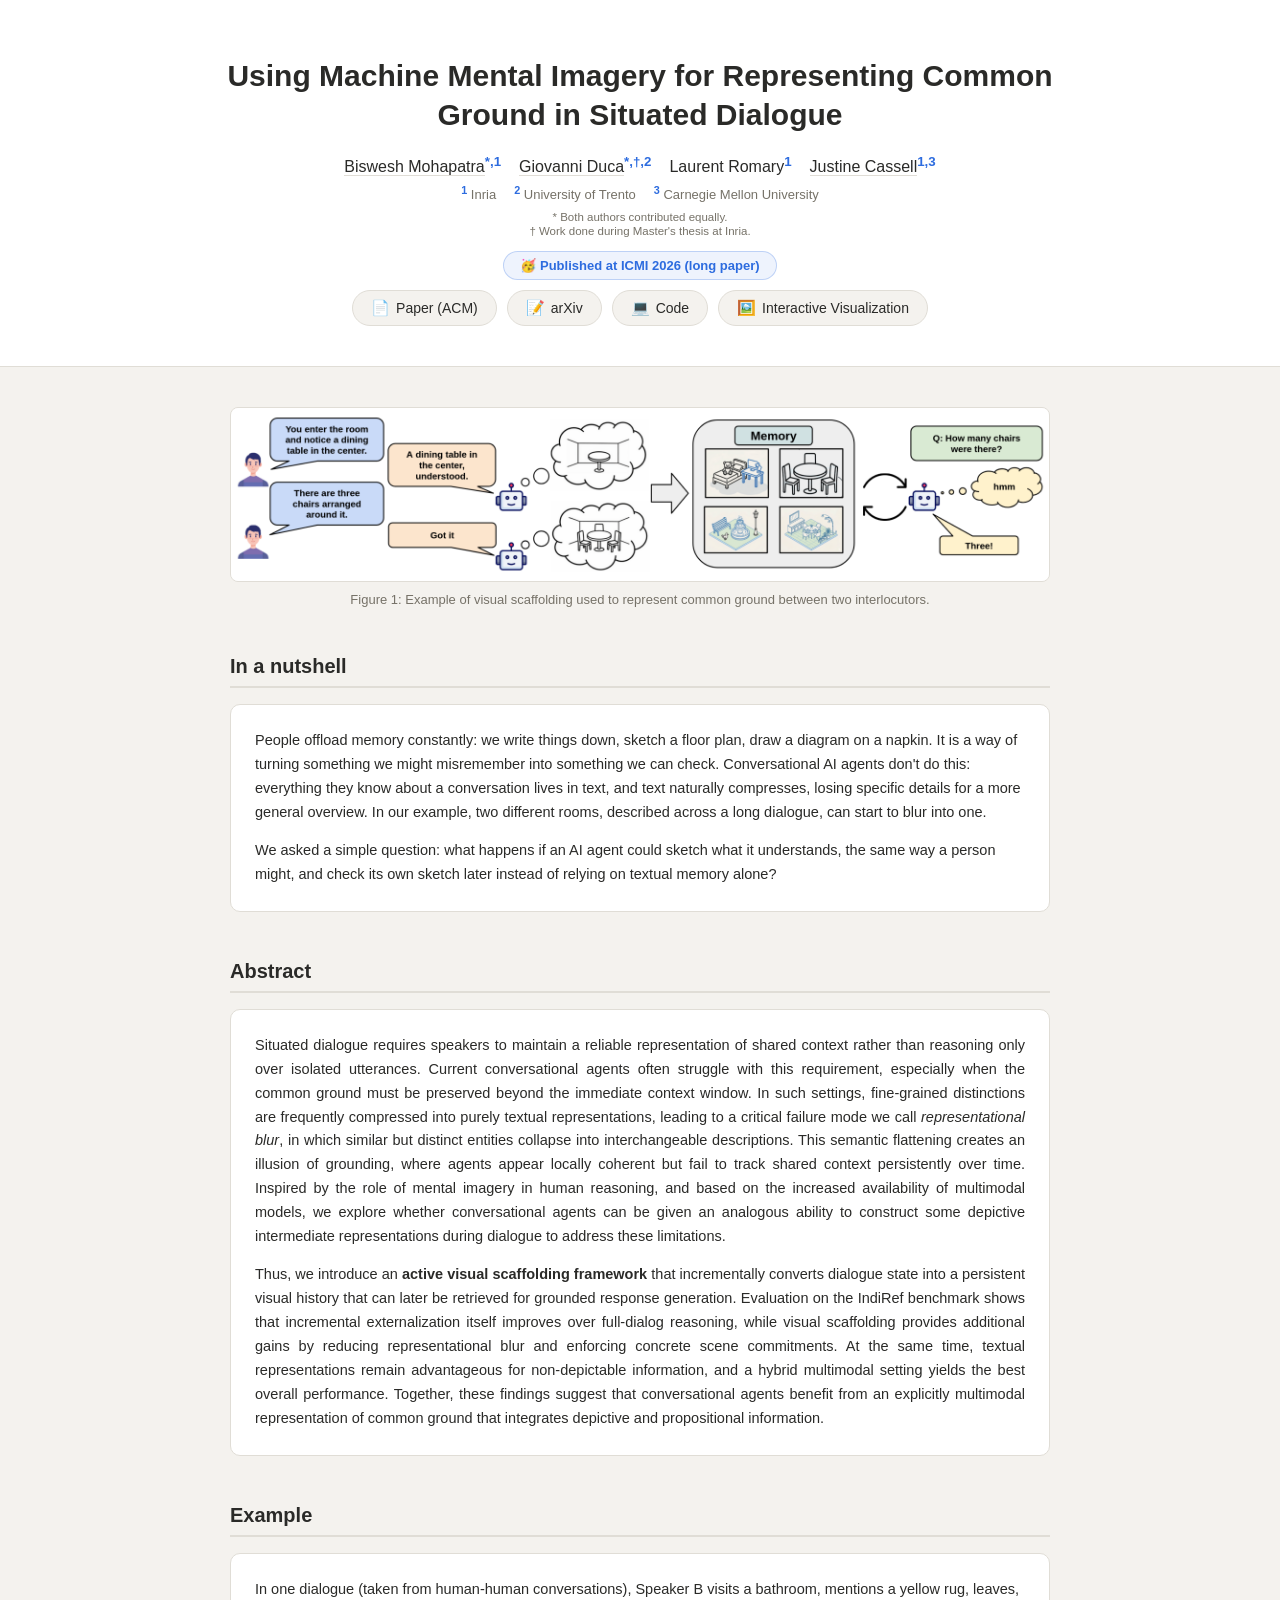
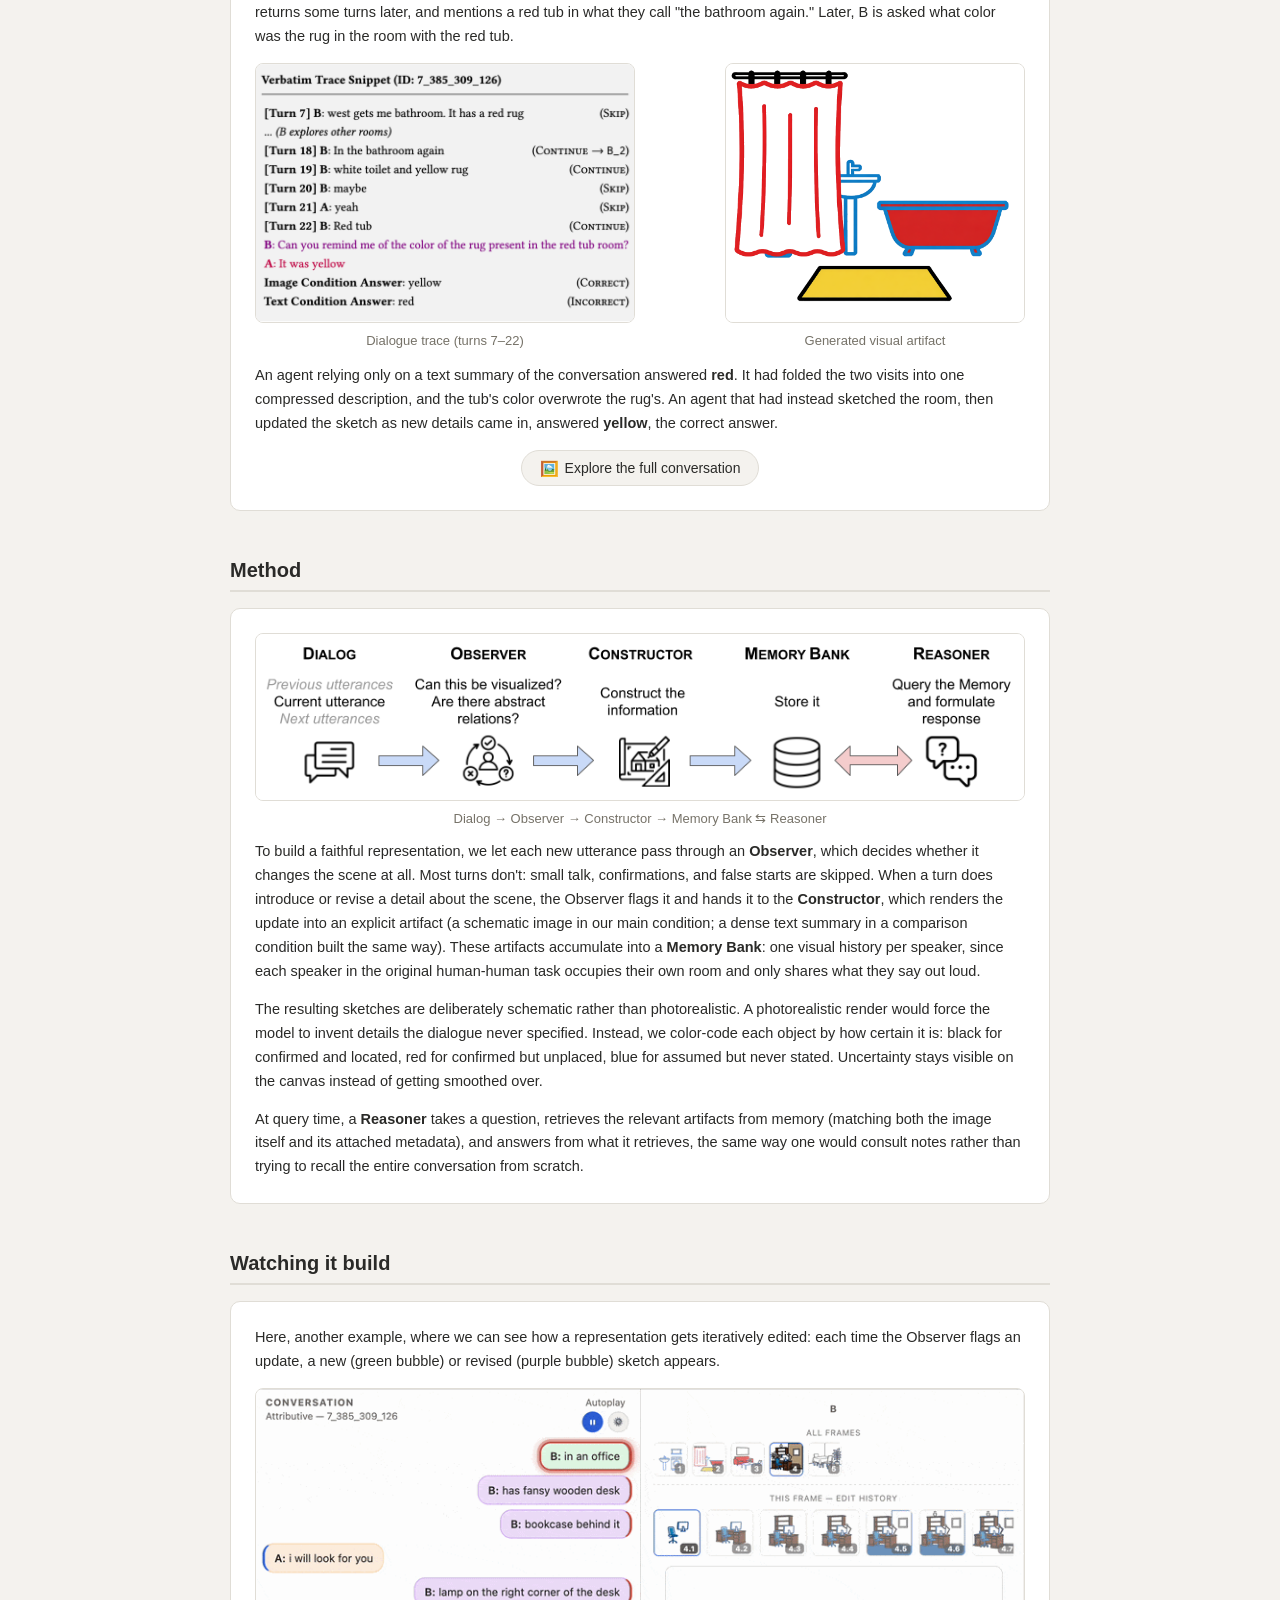
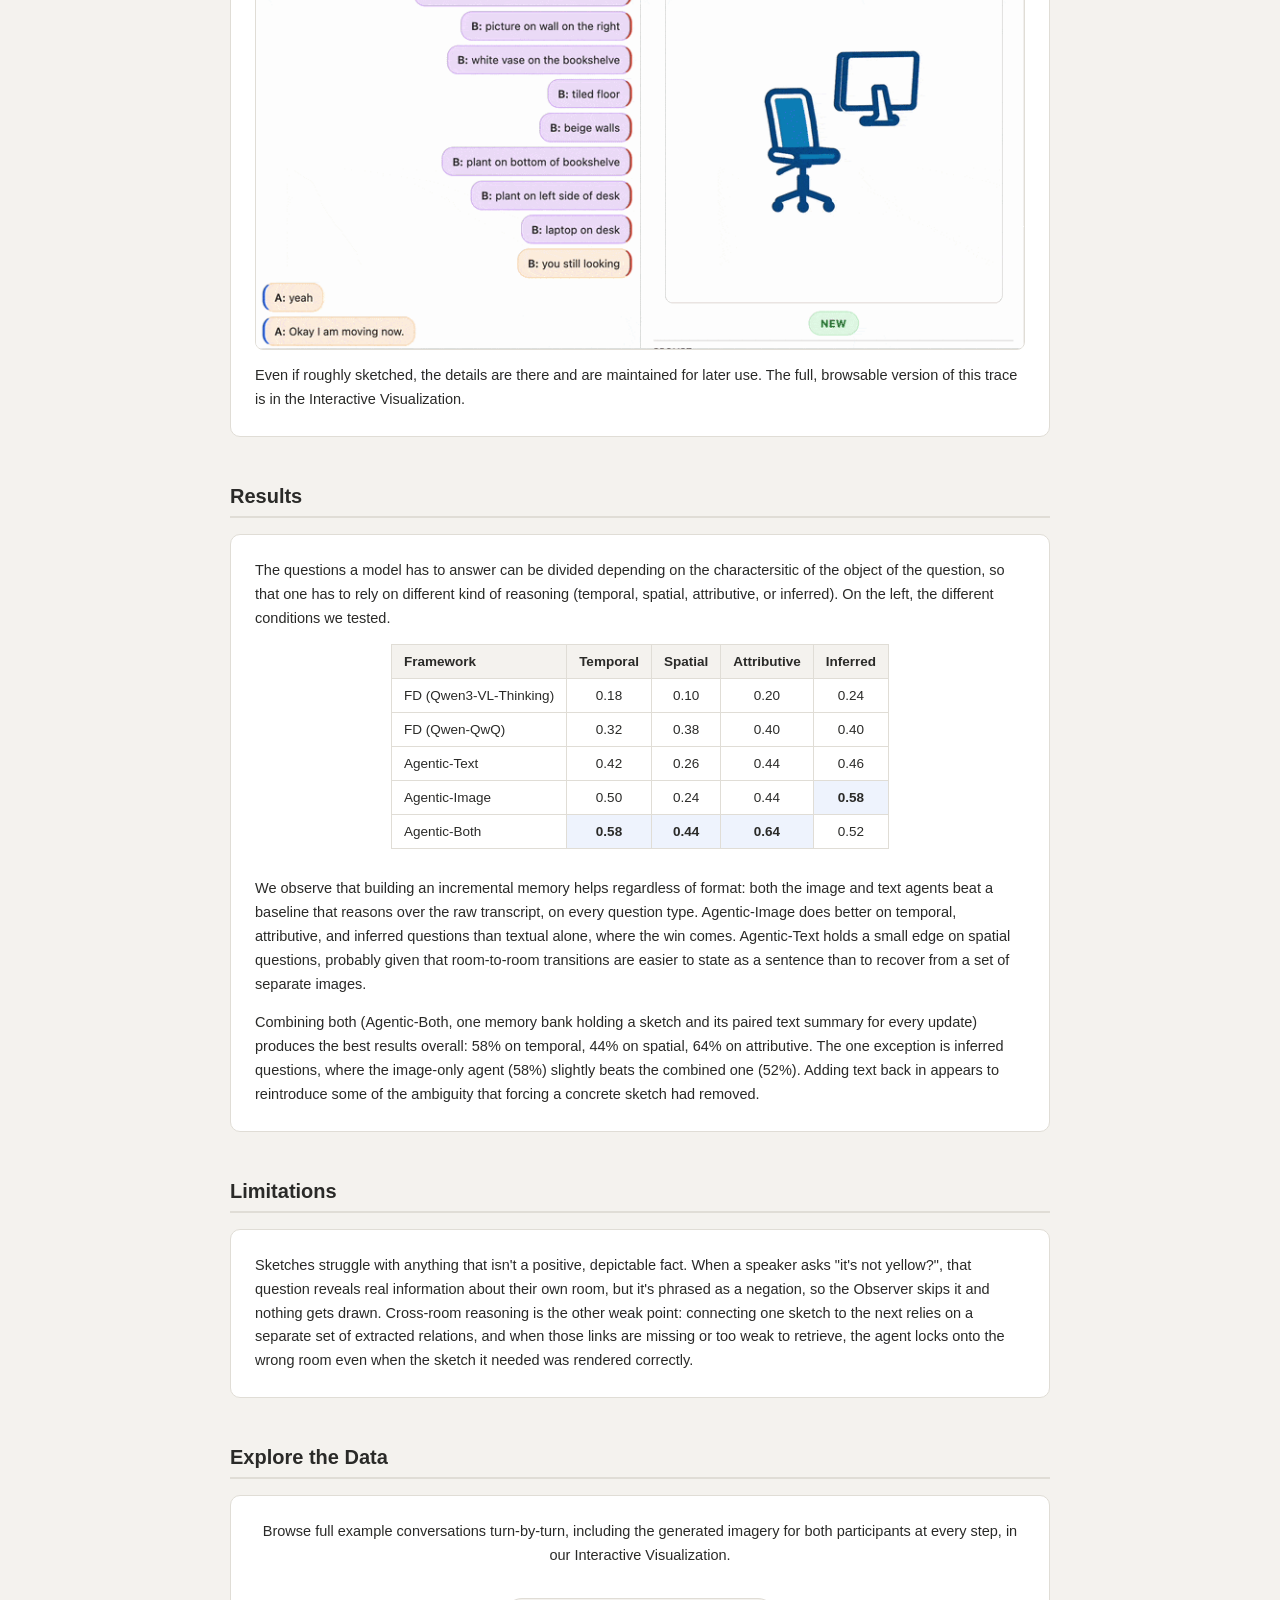
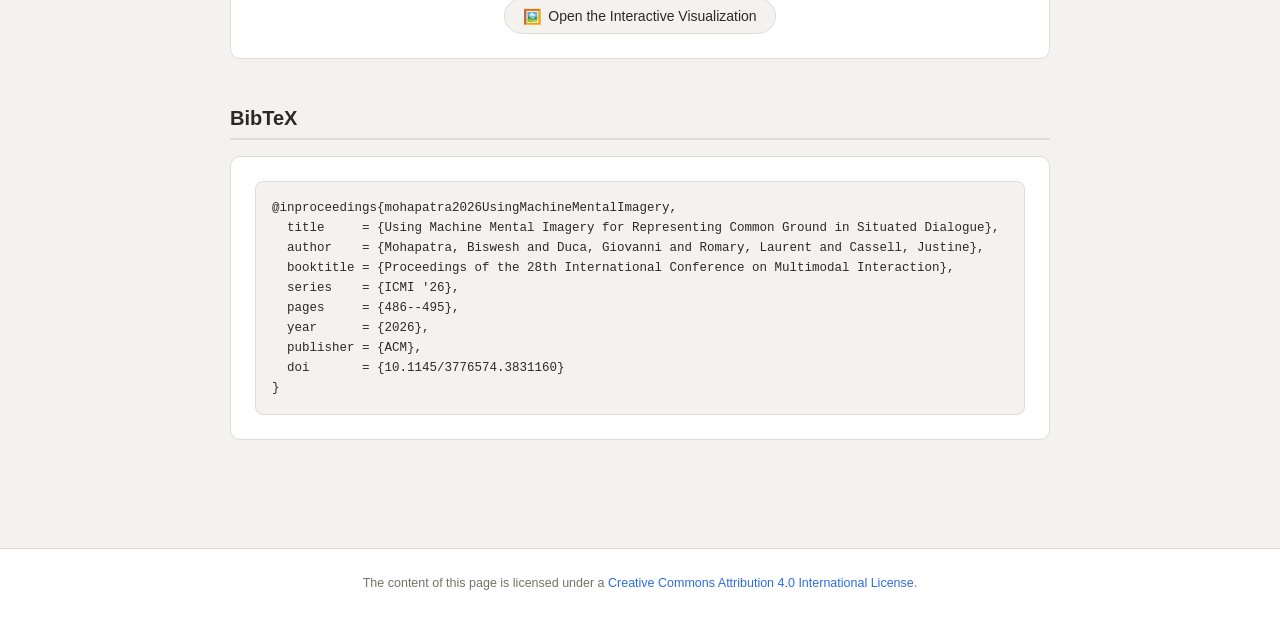
==== commit cd1b9a25: "Link the published ACM version of the paper The paper is now out in the ICMI '26 proceedings. The he" ====
--- a/docs/index.html
+++ b/docs/index.html
@@ -43,12 +43,15 @@
       <span>&dagger; Work done during Master's thesis at Inria.</span>
     </div>
 
-    <div class="venue-note">🥳 Accepted to ICMI 2026 as a long paper!</div>
+    <div class="venue-note">🥳 Published at ICMI 2026 (long paper)</div>
 
     <!-- link targets. -->
     <div class="link-buttons">
+      <a class="link-btn" href="https://doi.org/10.1145/3776574.3831160" target="_blank" rel="noopener">
+        <span class="link-icon">📄</span> Paper (ACM)
+      </a>
       <a class="link-btn" href="https://arxiv.org/abs/2604.21144" target="_blank" rel="noopener">
-        <span class="link-icon">📄</span> Paper
+        <span class="link-icon">📝</span> arXiv
       </a>
       <a class="link-btn" href="https://github.com/r3lativo/ground_sketching" target="_blank" rel="noopener">
         <span class="link-icon">💻</span> Code
@@ -301,11 +304,15 @@
   <section class="section">
     <h2 class="section-title">BibTeX</h2>
     <div class="card">
-      <pre class="bibtex" id="bibtex" title="Click to select all"><code>@article{mohapatra2026UsingMachineMentalImagery,
-  title   = {Using Machine Mental Imagery for Representing Common Ground in Situated Dialogue},
-  author  = {Mohapatra, Biswesh and Duca, Giovanni and Romary, Laurent and Cassell, Justine},
-  journal = {arXiv preprint arXiv:2604.21144},
-  year    = {2026}
+      <pre class="bibtex" id="bibtex" title="Click to select all"><code>@inproceedings{mohapatra2026UsingMachineMentalImagery,
+  title     = {Using Machine Mental Imagery for Representing Common Ground in Situated Dialogue},
+  author    = {Mohapatra, Biswesh and Duca, Giovanni and Romary, Laurent and Cassell, Justine},
+  booktitle = {Proceedings of the 28th International Conference on Multimodal Interaction},
+  series    = {ICMI '26},
+  pages     = {486--495},
+  year      = {2026},
+  publisher = {ACM},
+  doi       = {10.1145/3776574.3831160}
 }</code></pre>
     </div>
   </section>
